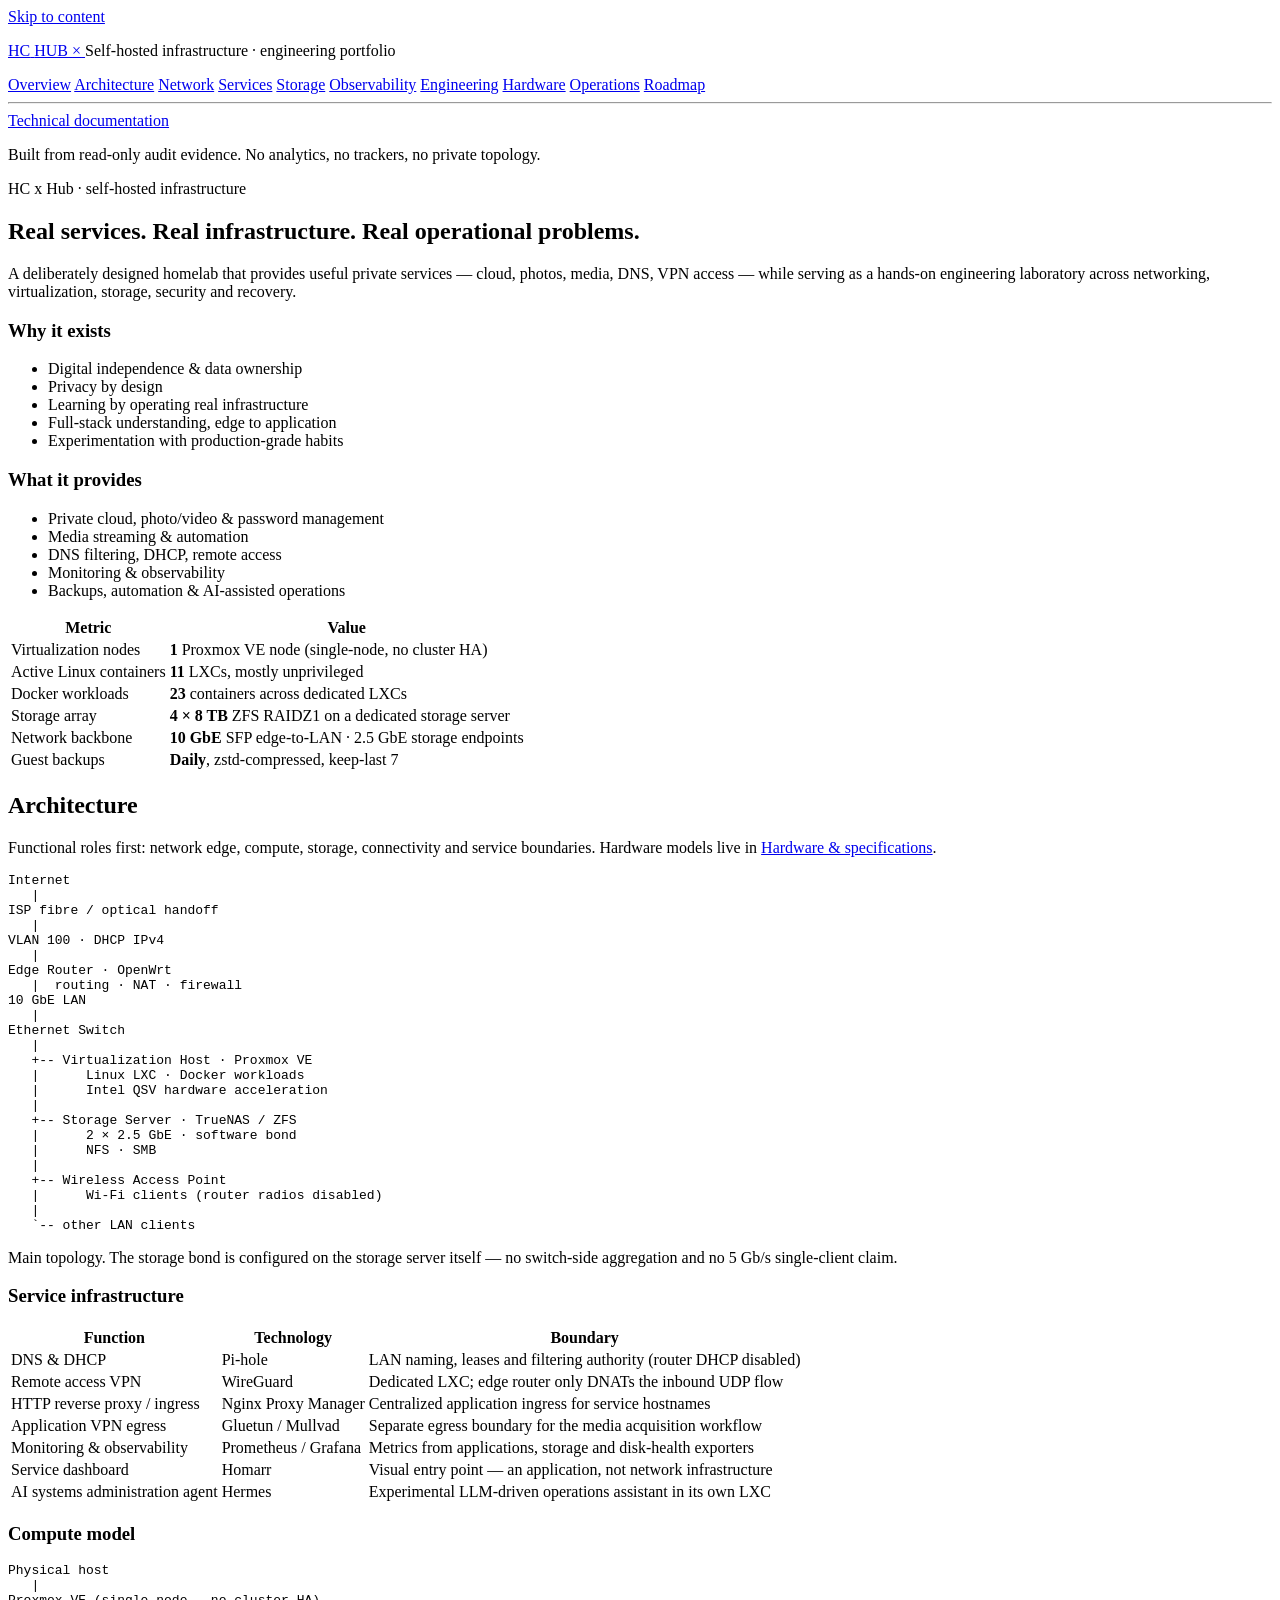
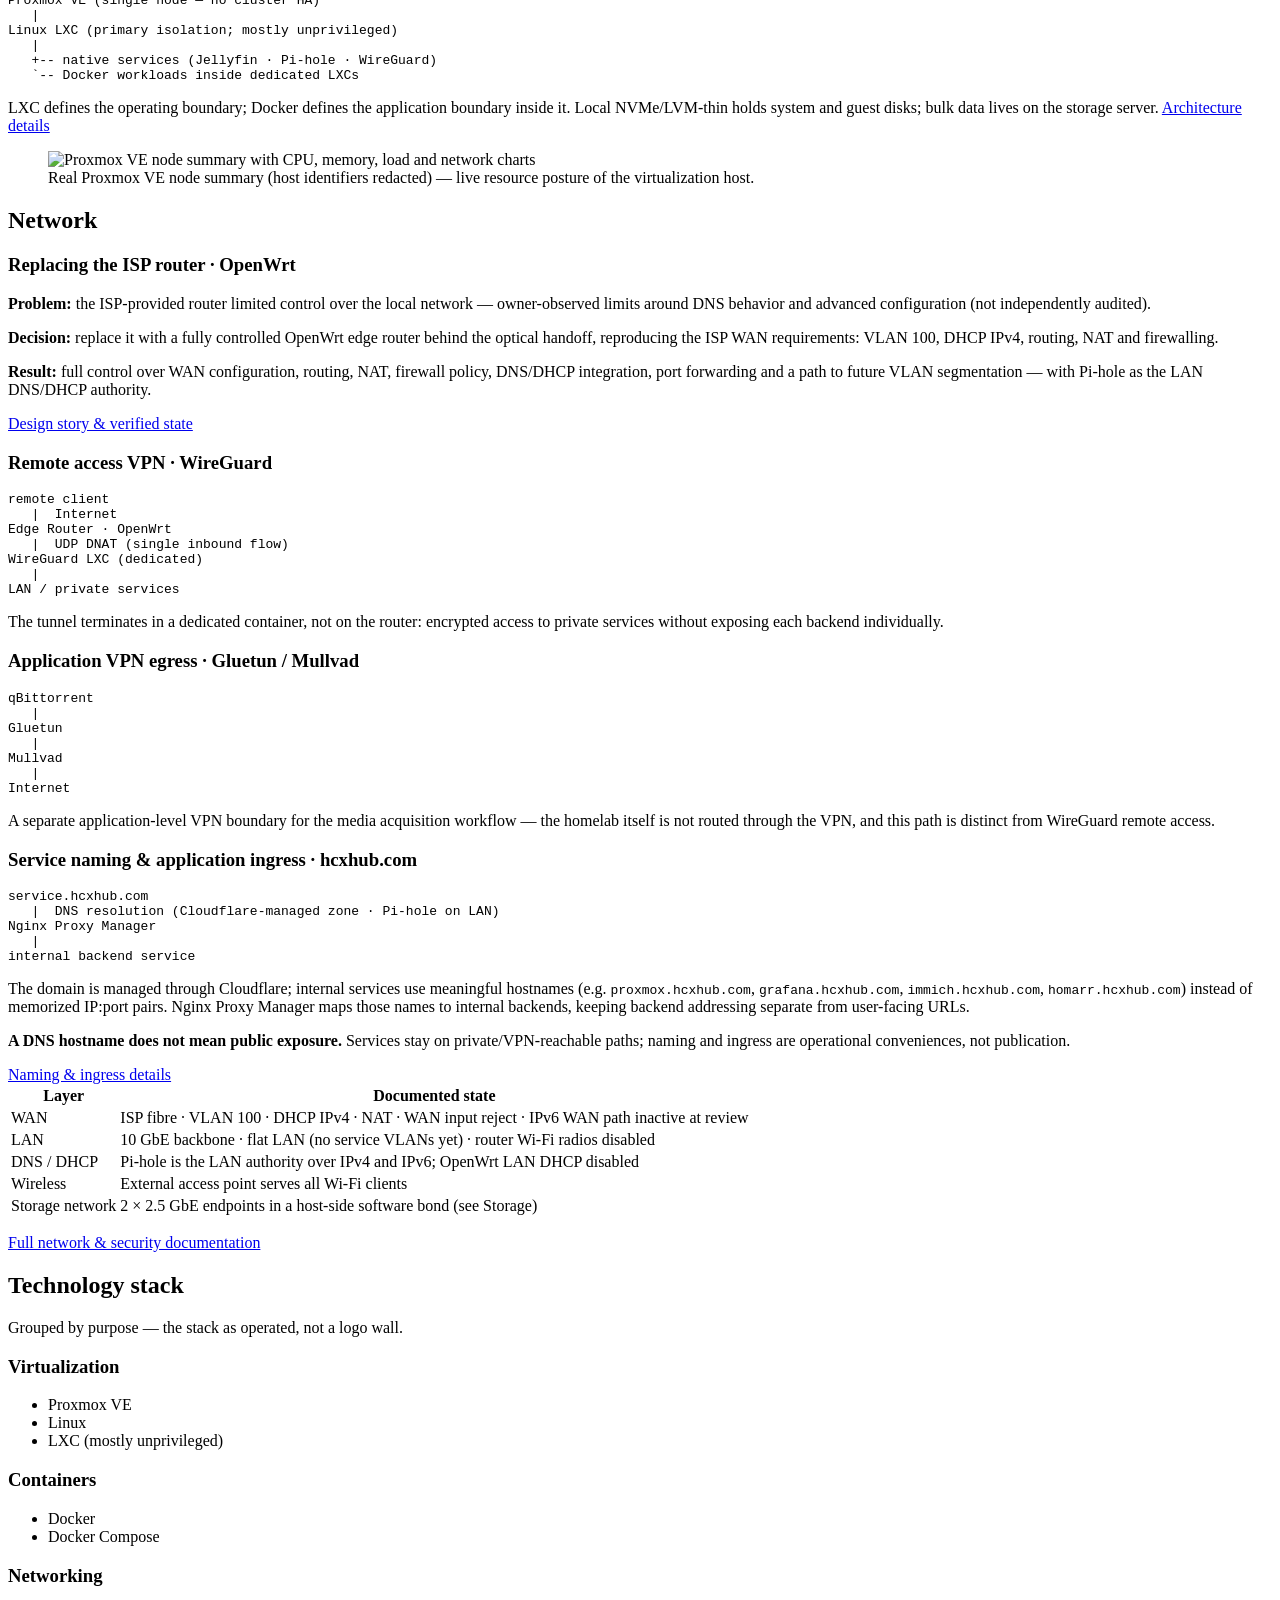
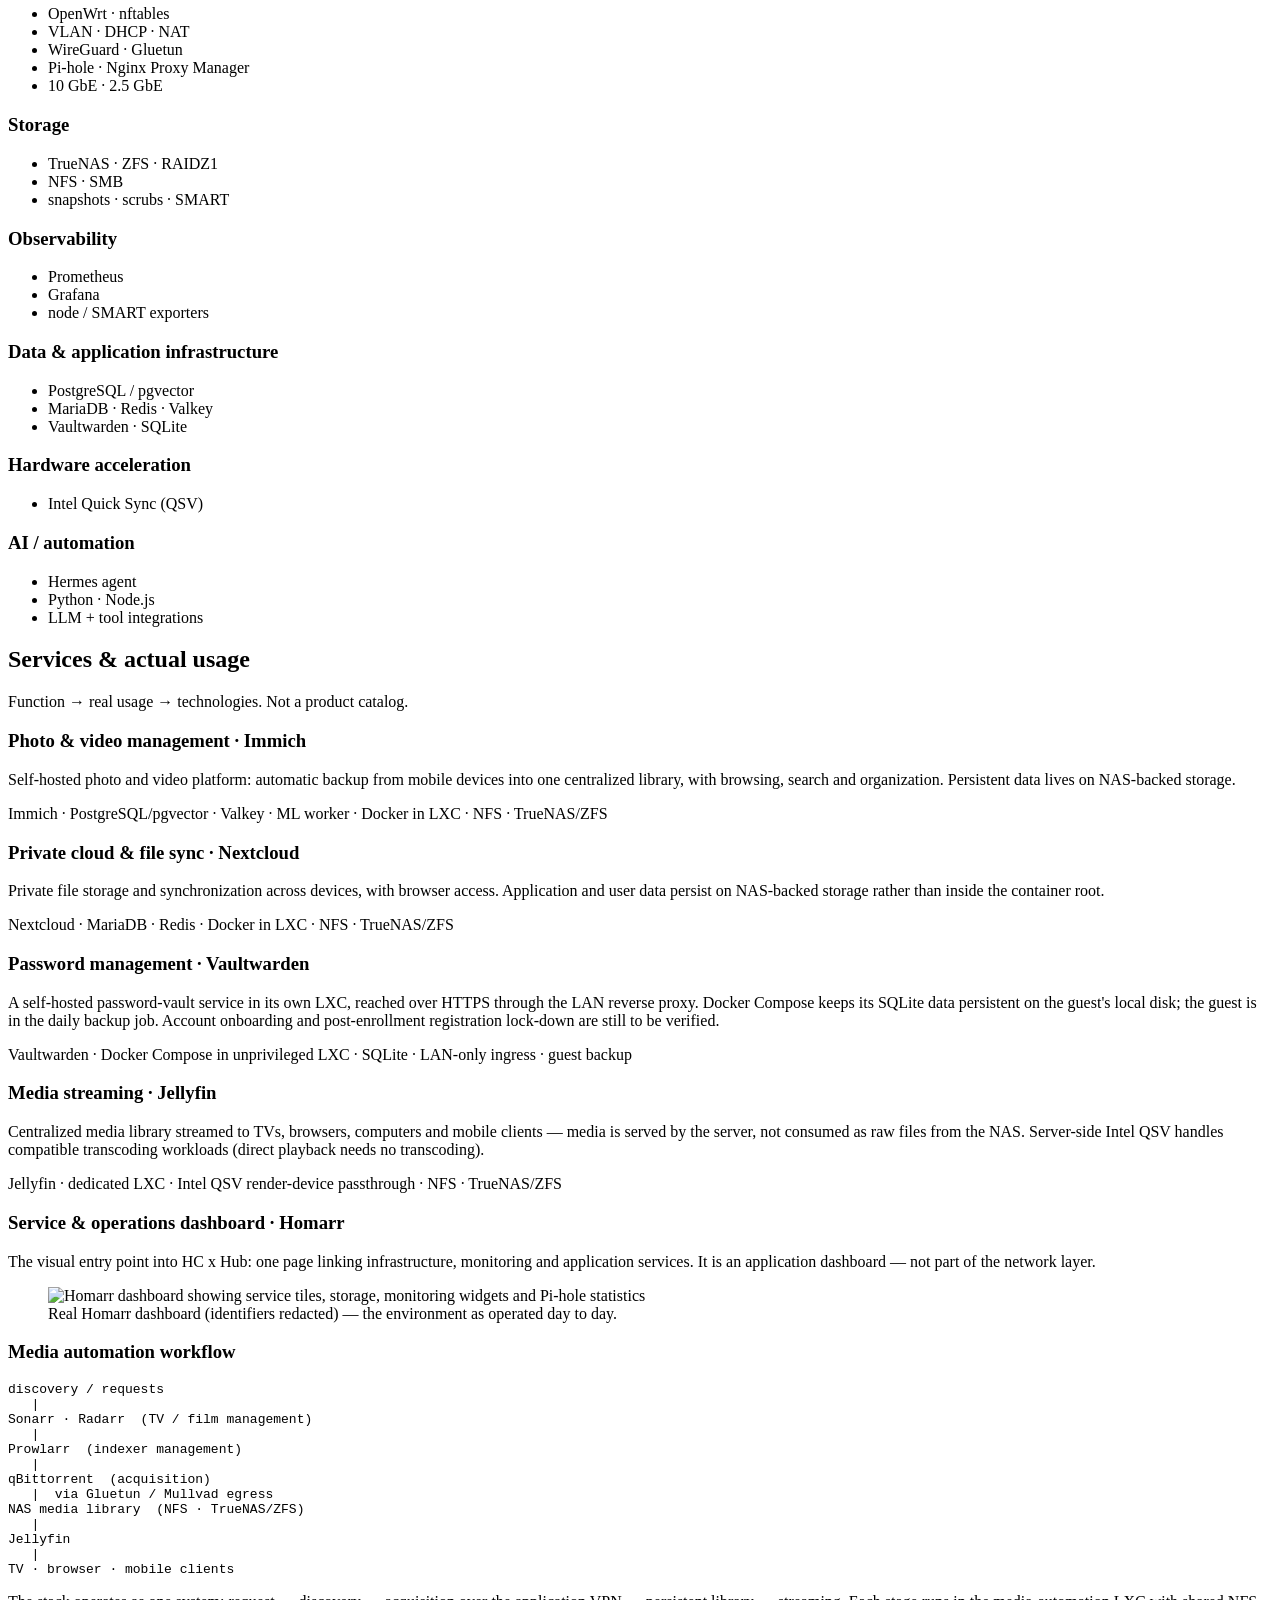
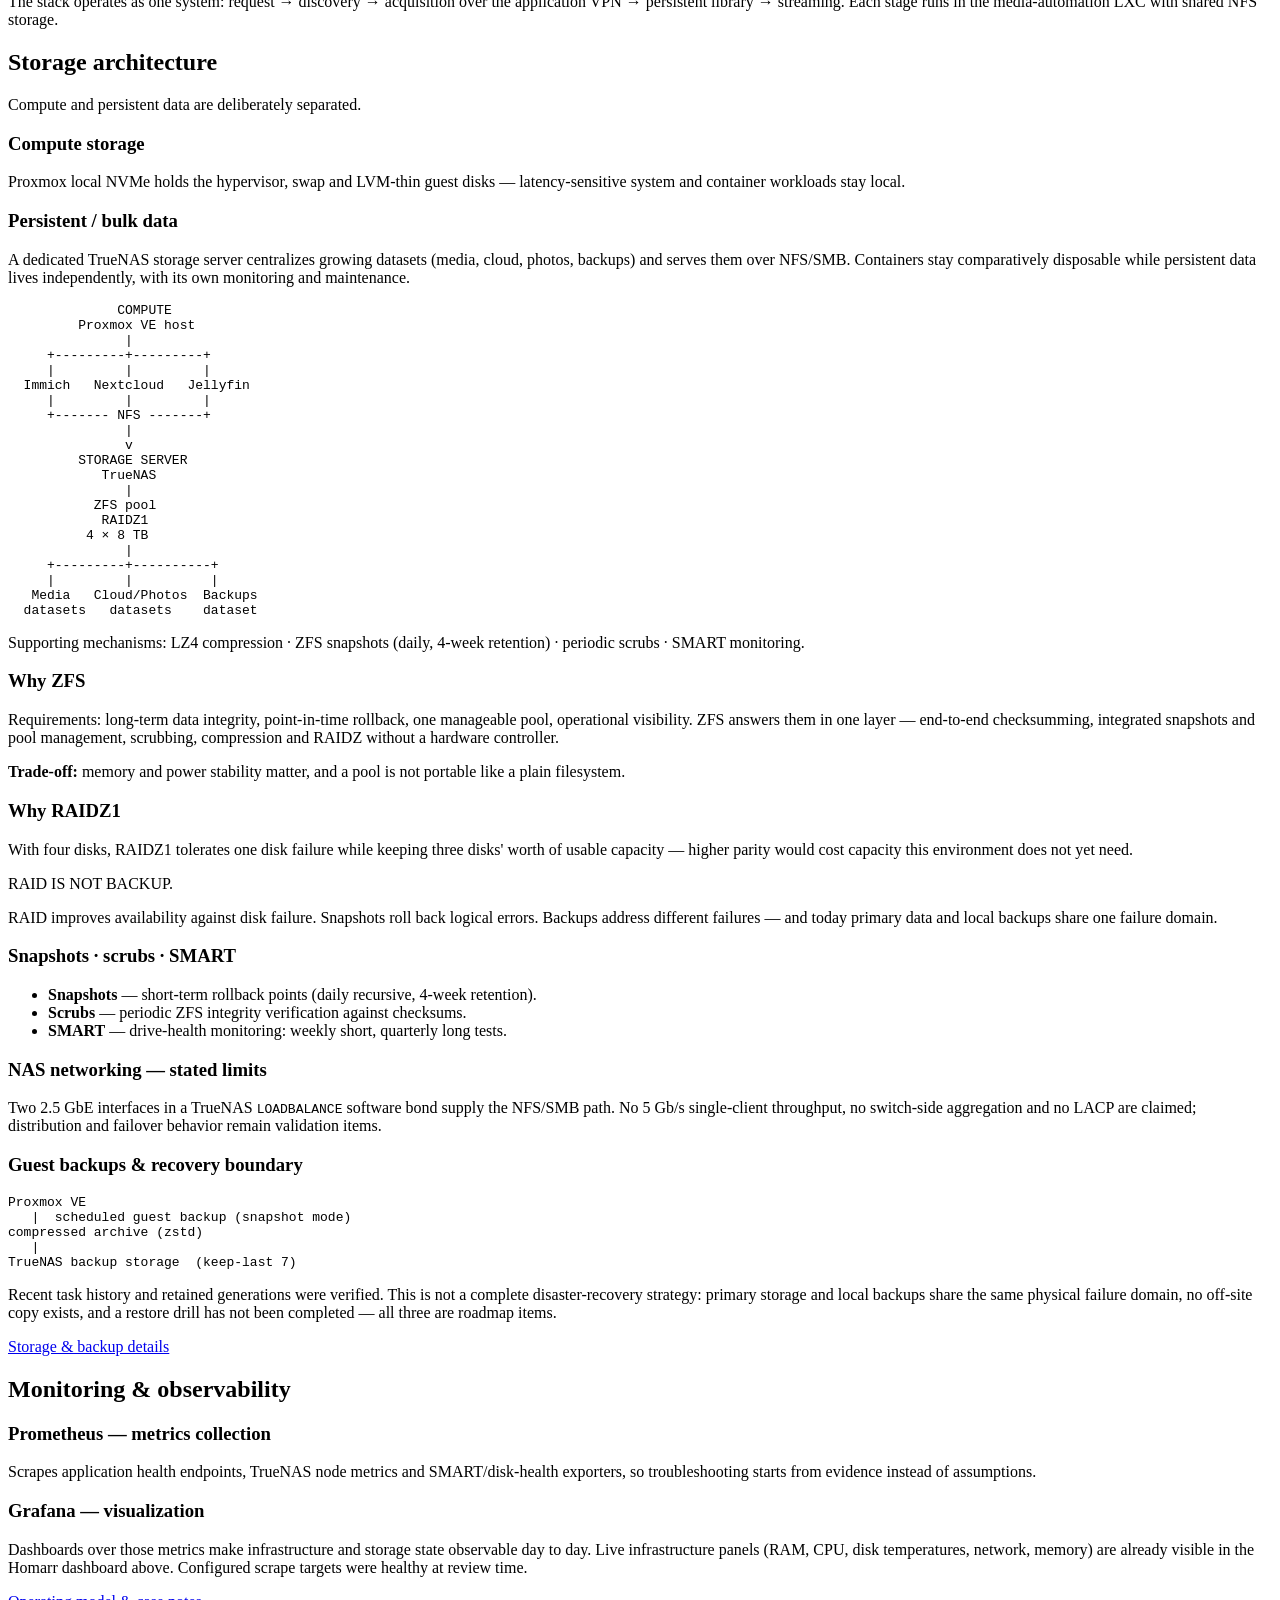
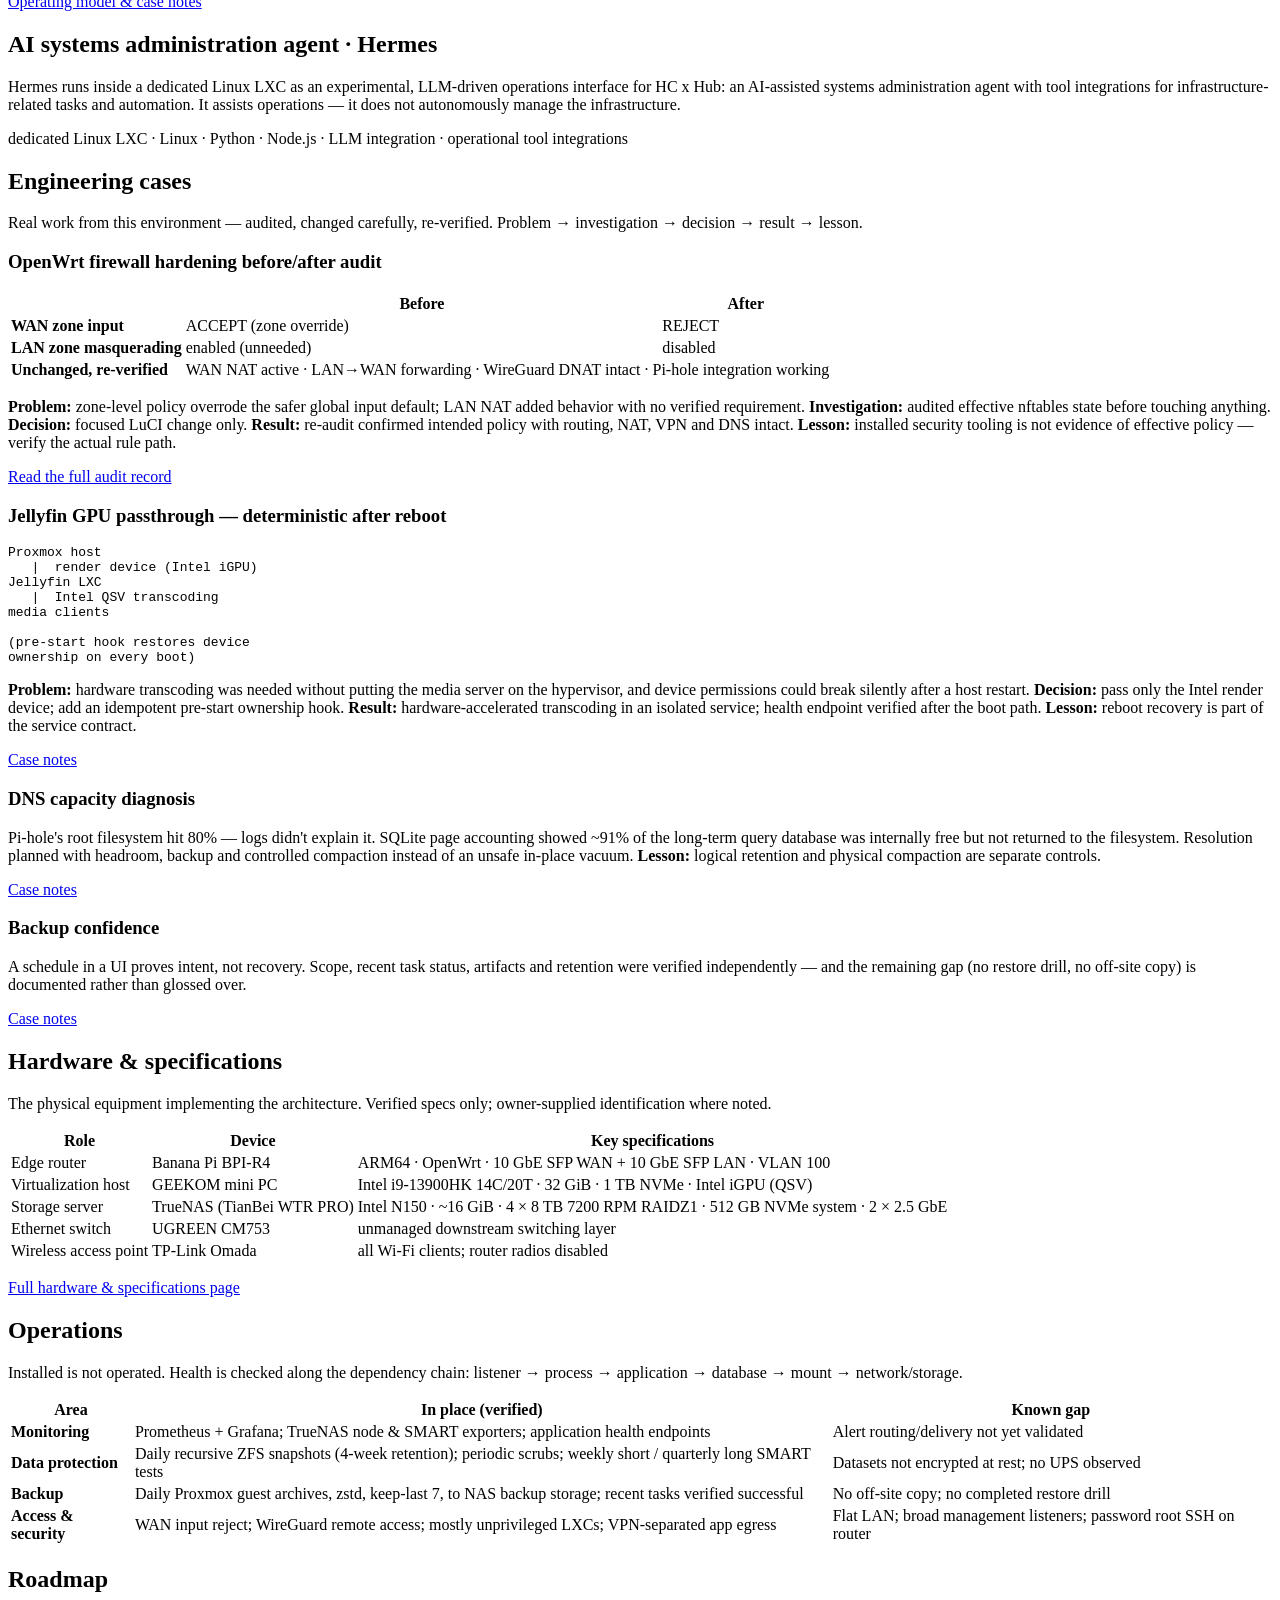
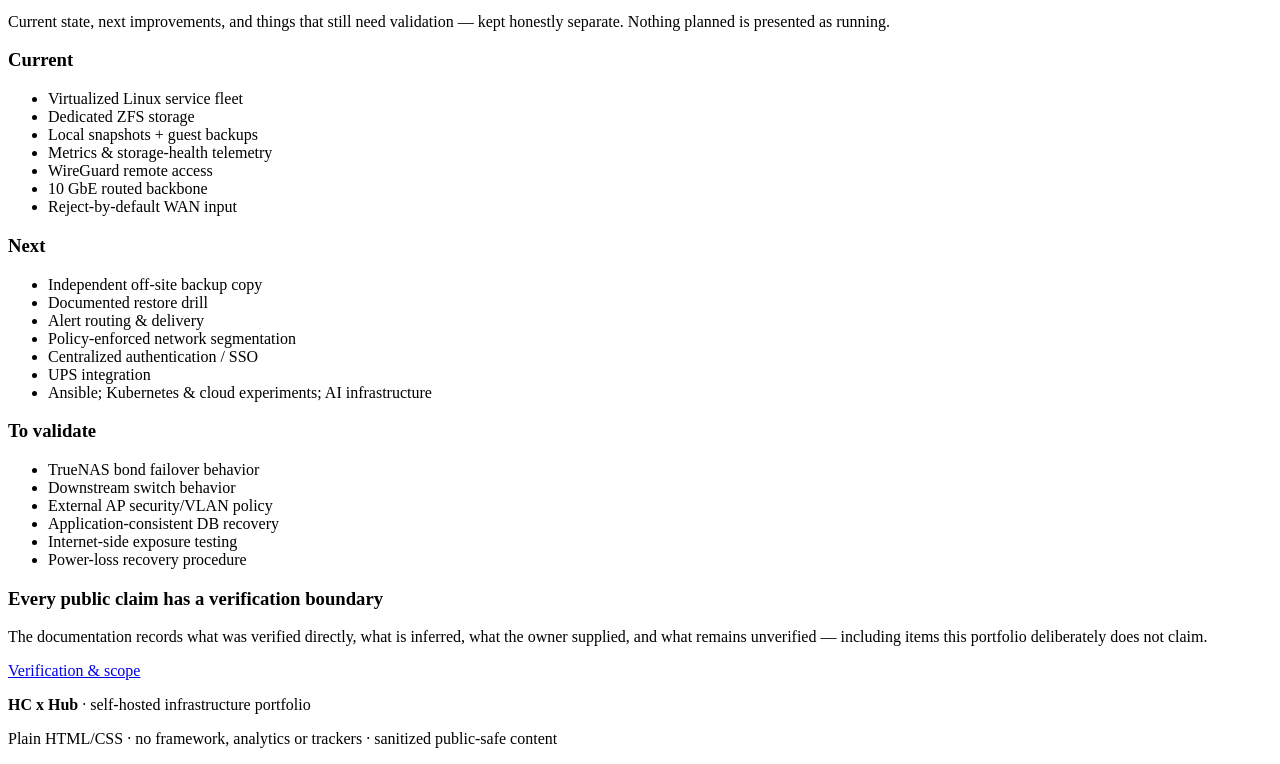
==== index.html @ 3c7ca299 "docs: include Vaultwarden in portfolio and service boundaries" ====
<!doctype html>
<html lang="en">
<head>
  <meta charset="utf-8">
  <meta name="viewport" content="width=device-width, initial-scale=1">
  <meta name="description" content="HC x Hub — a self-hosted infrastructure environment used for real personal services and hands-on infrastructure engineering: OpenWrt edge, Proxmox virtualization, TrueNAS/ZFS storage, monitoring and backups.">
  <meta name="color-scheme" content="light dark">
  <title>HC x Hub — Self-Hosted Infrastructure</title>
  <link rel="icon" type="image/png" href="assets/hcxhub-logo.png">
  <link rel="preconnect" href="https://fonts.googleapis.com">
  <link rel="preconnect" href="https://fonts.gstatic.com" crossorigin>
  <link href="https://fonts.googleapis.com/css2?family=Sora:wght@500;600&display=swap" rel="stylesheet">
  <link rel="stylesheet" href="assets/styles.css">
  <script src="assets/site.js" defer></script>
</head>
<body>
  <a class="skip-link" href="#main">Skip to content</a>

  <div class="layout">
    <aside class="sidebar">
      <p class="who">
        <a class="brand" href="#overview" aria-label="HC x Hub — overview">
          <span class="hc">HC</span>
          <span class="hub">HUB</span>
          <span class="x" aria-hidden="true">×</span>
        </a>
        <span class="role">Self-hosted infrastructure · engineering portfolio</span>
      </p>
      <nav aria-label="Portfolio sections">
        <a href="#overview">Overview</a>
        <a href="#architecture">Architecture</a>
        <a href="#network">Network</a>
        <a href="#services">Services</a>
        <a href="#storage">Storage</a>
        <a href="#observability">Observability</a>
        <a href="#engineering">Engineering</a>
        <a href="#hardware">Hardware</a>
        <a href="#operations">Operations</a>
        <a href="#roadmap">Roadmap</a>
        <hr class="sep">
        <a href="docs/">Technical documentation</a>
      </nav>
      <p class="side-note">Built from read-only audit evidence. No analytics, no trackers, no private topology.</p>
    </aside>

    <main class="main" id="main">

      <section id="overview">
        <p class="kicker">HC x Hub · self-hosted infrastructure</p>
        <h1>Real services. Real infrastructure. Real operational problems.</h1>
        <p class="lede">A deliberately designed homelab that provides useful private services — cloud, photos, media, DNS, VPN access — while serving as a hands-on engineering laboratory across networking, virtualization, storage, security and recovery.</p>

        <div class="cols">
          <div>
            <h3>Why it exists</h3>
            <ul>
              <li>Digital independence &amp; data ownership</li>
              <li>Privacy by design</li>
              <li>Learning by operating real infrastructure</li>
              <li>Full-stack understanding, edge to application</li>
              <li>Experimentation with production-grade habits</li>
            </ul>
          </div>
          <div>
            <h3>What it provides</h3>
            <ul>
              <li>Private cloud, photo/video &amp; password management</li>
              <li>Media streaming &amp; automation</li>
              <li>DNS filtering, DHCP, remote access</li>
              <li>Monitoring &amp; observability</li>
              <li>Backups, automation &amp; AI-assisted operations</li>
            </ul>
          </div>
        </div>

        <div class="table-wrap">
          <table aria-label="Verified infrastructure metrics">
            <thead><tr><th>Metric</th><th>Value</th></tr></thead>
            <tbody>
              <tr><td>Virtualization nodes</td><td><strong>1</strong> Proxmox VE node (single-node, no cluster HA)</td></tr>
              <tr><td>Active Linux containers</td><td><strong>11</strong> LXCs, mostly unprivileged</td></tr>
              <tr><td>Docker workloads</td><td><strong>23</strong> containers across dedicated LXCs</td></tr>
              <tr><td>Storage array</td><td><strong>4 × 8 TB</strong> ZFS RAIDZ1 on a dedicated storage server</td></tr>
              <tr><td>Network backbone</td><td><strong>10 GbE</strong> SFP edge-to-LAN · 2.5 GbE storage endpoints</td></tr>
              <tr><td>Guest backups</td><td><strong>Daily</strong>, zstd-compressed, keep-last 7</td></tr>
            </tbody>
          </table>
        </div>
      </section>

      <section id="architecture">
        <h2>Architecture</h2>
        <p class="section-note">Functional roles first: network edge, compute, storage, connectivity and service boundaries. Hardware models live in <a href="#hardware">Hardware &amp; specifications</a>.</p>

        <pre class="diagram" role="img" aria-label="Main architecture: Internet through ISP fibre handoff and VLAN 100 into an OpenWrt edge router, then a 10 gigabit LAN to an Ethernet switch connecting a Proxmox virtualization host, a TrueNAS ZFS storage server with a 2.5 gigabit software bond, a wireless access point and other LAN clients">
Internet
   |
ISP fibre / optical handoff
   |
VLAN 100 · DHCP IPv4
   |
Edge Router · OpenWrt
   |  routing · NAT · firewall
10 GbE LAN
   |
Ethernet Switch
   |
   +-- Virtualization Host · Proxmox VE
   |      Linux LXC · Docker workloads
   |      Intel QSV hardware acceleration
   |
   +-- Storage Server · TrueNAS / ZFS
   |      2 × 2.5 GbE · software bond
   |      NFS · SMB
   |
   +-- Wireless Access Point
   |      Wi-Fi clients (router radios disabled)
   |
   `-- other LAN clients</pre>
        <p class="diagram-caption">Main topology. The storage bond is configured on the storage server itself — no switch-side aggregation and no 5 Gb/s single-client claim.</p>

        <h3>Service infrastructure</h3>
        <div class="table-wrap">
          <table>
            <thead><tr><th>Function</th><th>Technology</th><th>Boundary</th></tr></thead>
            <tbody>
              <tr><td>DNS &amp; DHCP</td><td>Pi-hole</td><td>LAN naming, leases and filtering authority (router DHCP disabled)</td></tr>
              <tr><td>Remote access VPN</td><td>WireGuard</td><td>Dedicated LXC; edge router only DNATs the inbound UDP flow</td></tr>
              <tr><td>HTTP reverse proxy / ingress</td><td>Nginx Proxy Manager</td><td>Centralized application ingress for service hostnames</td></tr>
              <tr><td>Application VPN egress</td><td>Gluetun / Mullvad</td><td>Separate egress boundary for the media acquisition workflow</td></tr>
              <tr><td>Monitoring &amp; observability</td><td>Prometheus / Grafana</td><td>Metrics from applications, storage and disk-health exporters</td></tr>
              <tr><td>Service dashboard</td><td>Homarr</td><td>Visual entry point — an application, not network infrastructure</td></tr>
              <tr><td>AI systems administration agent</td><td>Hermes</td><td>Experimental LLM-driven operations assistant in its own LXC</td></tr>
            </tbody>
          </table>
        </div>

        <h3>Compute model</h3>
        <pre class="diagram">Physical host
   |
Proxmox VE (single node — no cluster HA)
   |
Linux LXC (primary isolation; mostly unprivileged)
   |
   +-- native services (Jellyfin · Pi-hole · WireGuard)
   `-- Docker workloads inside dedicated LXCs</pre>
        <p class="section-note">LXC defines the operating boundary; Docker defines the application boundary inside it. Local NVMe/LVM-thin holds system and guest disks; bulk data lives on the storage server. <a class="more" href="docs/architecture.html">Architecture details</a></p>
        <figure class="shot">
          <img src="assets/screenshots/proxmox-public.png" alt="Proxmox VE node summary with CPU, memory, load and network charts" loading="lazy">
          <figcaption>Real Proxmox VE node summary (host identifiers redacted) — live resource posture of the virtualization host.</figcaption>
        </figure>
      </section>

      <section id="network">
        <h2>Network</h2>

        <div class="panel">
          <h3>Replacing the ISP router · OpenWrt</h3>
          <p><strong>Problem:</strong> the ISP-provided router limited control over the local network — owner-observed limits around DNS behavior and advanced configuration (not independently audited).</p>
          <p><strong>Decision:</strong> replace it with a fully controlled OpenWrt edge router behind the optical handoff, reproducing the ISP WAN requirements: VLAN 100, DHCP IPv4, routing, NAT and firewalling.</p>
          <p><strong>Result:</strong> full control over WAN configuration, routing, NAT, firewall policy, DNS/DHCP integration, port forwarding and a path to future VLAN segmentation — with Pi-hole as the LAN DNS/DHCP authority.</p>
          <a class="more" href="docs/networking-and-security.html#replacing-the-isp-router">Design story &amp; verified state</a>
        </div>

        <div class="panel-grid">
          <div class="panel">
            <h3>Remote access VPN · WireGuard</h3>
            <pre class="diagram">remote client
   |  Internet
Edge Router · OpenWrt
   |  UDP DNAT (single inbound flow)
WireGuard LXC (dedicated)
   |
LAN / private services</pre>
            <p>The tunnel terminates in a dedicated container, not on the router: encrypted access to private services without exposing each backend individually.</p>
          </div>
          <div class="panel">
            <h3>Application VPN egress · Gluetun / Mullvad</h3>
            <pre class="diagram">qBittorrent
   |
Gluetun
   |
Mullvad
   |
Internet</pre>
            <p>A separate application-level VPN boundary for the media acquisition workflow — the homelab itself is not routed through the VPN, and this path is distinct from WireGuard remote access.</p>
          </div>
        </div>

        <div class="panel">
          <h3>Service naming &amp; application ingress · hcxhub.com</h3>
          <pre class="diagram">service.hcxhub.com
   |  DNS resolution (Cloudflare-managed zone · Pi-hole on LAN)
Nginx Proxy Manager
   |
internal backend service</pre>
          <p>The domain is managed through Cloudflare; internal services use meaningful hostnames (e.g. <code>proxmox.hcxhub.com</code>, <code>grafana.hcxhub.com</code>, <code>immich.hcxhub.com</code>, <code>homarr.hcxhub.com</code>) instead of memorized IP:port pairs. Nginx Proxy Manager maps those names to internal backends, keeping backend addressing separate from user-facing URLs.</p>
          <p><strong>A DNS hostname does not mean public exposure.</strong> Services stay on private/VPN-reachable paths; naming and ingress are operational conveniences, not publication.</p>
          <a class="more" href="docs/networking-and-security.html#service-naming-and-application-ingress">Naming &amp; ingress details</a>
        </div>

        <div class="table-wrap">
          <table>
            <thead><tr><th>Layer</th><th>Documented state</th></tr></thead>
            <tbody>
              <tr><td>WAN</td><td>ISP fibre · VLAN 100 · DHCP IPv4 · NAT · WAN input reject · IPv6 WAN path inactive at review</td></tr>
              <tr><td>LAN</td><td>10 GbE backbone · flat LAN (no service VLANs yet) · router Wi-Fi radios disabled</td></tr>
              <tr><td>DNS / DHCP</td><td>Pi-hole is the LAN authority over IPv4 and IPv6; OpenWrt LAN DHCP disabled</td></tr>
              <tr><td>Wireless</td><td>External access point serves all Wi-Fi clients</td></tr>
              <tr><td>Storage network</td><td>2 × 2.5 GbE endpoints in a host-side software bond (see Storage)</td></tr>
            </tbody>
          </table>
        </div>
        <p><a class="more" href="docs/networking-and-security.html">Full network &amp; security documentation</a></p>
      </section>

      <section id="stack">
        <h2>Technology stack</h2>
        <p class="section-note">Grouped by purpose — the stack as operated, not a logo wall.</p>
        <div class="stack-grid">
          <div><h3>Virtualization</h3><ul><li>Proxmox VE</li><li>Linux</li><li>LXC (mostly unprivileged)</li></ul></div>
          <div><h3>Containers</h3><ul><li>Docker</li><li>Docker Compose</li></ul></div>
          <div><h3>Networking</h3><ul><li>OpenWrt · nftables</li><li>VLAN · DHCP · NAT</li><li>WireGuard · Gluetun</li><li>Pi-hole · Nginx Proxy Manager</li><li>10 GbE · 2.5 GbE</li></ul></div>
          <div><h3>Storage</h3><ul><li>TrueNAS · ZFS · RAIDZ1</li><li>NFS · SMB</li><li>snapshots · scrubs · SMART</li></ul></div>
          <div><h3>Observability</h3><ul><li>Prometheus</li><li>Grafana</li><li>node / SMART exporters</li></ul></div>
          <div><h3>Data &amp; application infrastructure</h3><ul><li>PostgreSQL / pgvector</li><li>MariaDB · Redis · Valkey</li><li>Vaultwarden · SQLite</li></ul></div>
          <div><h3>Hardware acceleration</h3><ul><li>Intel Quick Sync (QSV)</li></ul></div>
          <div><h3>AI / automation</h3><ul><li>Hermes agent</li><li>Python · Node.js</li><li>LLM + tool integrations</li></ul></div>
        </div>
      </section>

      <section id="services">
        <h2>Services &amp; actual usage</h2>
        <p class="section-note">Function → real usage → technologies. Not a product catalog.</p>

        <div class="panel-grid">
          <div class="panel">
            <h3>Photo &amp; video management · Immich</h3>
            <p>Self-hosted photo and video platform: automatic backup from mobile devices into one centralized library, with browsing, search and organization. Persistent data lives on NAS-backed storage.</p>
            <span class="facts">Immich · PostgreSQL/pgvector · Valkey · ML worker · Docker in LXC · NFS · TrueNAS/ZFS</span>
          </div>
          <div class="panel">
            <h3>Private cloud &amp; file sync · Nextcloud</h3>
            <p>Private file storage and synchronization across devices, with browser access. Application and user data persist on NAS-backed storage rather than inside the container root.</p>
            <span class="facts">Nextcloud · MariaDB · Redis · Docker in LXC · NFS · TrueNAS/ZFS</span>
          </div>
          <div class="panel">
            <h3>Password management · Vaultwarden</h3>
            <p>A self-hosted password-vault service in its own LXC, reached over HTTPS through the LAN reverse proxy. Docker Compose keeps its SQLite data persistent on the guest's local disk; the guest is in the daily backup job. Account onboarding and post-enrollment registration lock-down are still to be verified.</p>
            <span class="facts">Vaultwarden · Docker Compose in unprivileged LXC · SQLite · LAN-only ingress · guest backup</span>
          </div>
          <div class="panel">
            <h3>Media streaming · Jellyfin</h3>
            <p>Centralized media library streamed to TVs, browsers, computers and mobile clients — media is served by the server, not consumed as raw files from the NAS. Server-side Intel QSV handles compatible transcoding workloads (direct playback needs no transcoding).</p>
            <span class="facts">Jellyfin · dedicated LXC · Intel QSV render-device passthrough · NFS · TrueNAS/ZFS</span>
          </div>
          <div class="panel span2">
            <h3>Service &amp; operations dashboard · Homarr</h3>
            <p>The visual entry point into HC x Hub: one page linking infrastructure, monitoring and application services. It is an application dashboard — not part of the network layer.</p>
            <figure class="shot">
              <img src="assets/screenshots/homarr-public.png" alt="Homarr dashboard showing service tiles, storage, monitoring widgets and Pi-hole statistics" loading="lazy">
              <figcaption>Real Homarr dashboard (identifiers redacted) — the environment as operated day to day.</figcaption>
            </figure>
          </div>
        </div>

        <div class="panel">
          <h3>Media automation workflow</h3>
          <pre class="diagram">discovery / requests
   |
Sonarr · Radarr  (TV / film management)
   |
Prowlarr  (indexer management)
   |
qBittorrent  (acquisition)
   |  via Gluetun / Mullvad egress
NAS media library  (NFS · TrueNAS/ZFS)
   |
Jellyfin
   |
TV · browser · mobile clients</pre>
          <p>The stack operates as one system: request → discovery → acquisition over the application VPN → persistent library → streaming. Each stage runs in the media-automation LXC with shared NFS storage.</p>
        </div>
      </section>

      <section id="storage">
        <h2>Storage architecture</h2>
        <p class="section-note">Compute and persistent data are deliberately separated.</p>

        <div class="cols">
          <div>
            <h3>Compute storage</h3>
            <p>Proxmox local NVMe holds the hypervisor, swap and LVM-thin guest disks — latency-sensitive system and container workloads stay local.</p>
          </div>
          <div>
            <h3>Persistent / bulk data</h3>
            <p>A dedicated TrueNAS storage server centralizes growing datasets (media, cloud, photos, backups) and serves them over NFS/SMB. Containers stay comparatively disposable while persistent data lives independently, with its own monitoring and maintenance.</p>
          </div>
        </div>

        <pre class="diagram" role="img" aria-label="Storage flow: Proxmox host runs Immich, Nextcloud and Jellyfin, which mount NFS from the TrueNAS storage server; the ZFS RAIDZ1 pool of four 8 terabyte disks holds media, cloud/photos and backup datasets">
              COMPUTE
         Proxmox VE host
               |
     +---------+---------+
     |         |         |
  Immich   Nextcloud   Jellyfin
     |         |         |
     +------- NFS -------+
               |
               v
         STORAGE SERVER
            TrueNAS
               |
           ZFS pool
            RAIDZ1
          4 × 8 TB
               |
     +---------+----------+
     |         |          |
   Media   Cloud/Photos  Backups
  datasets   datasets    dataset</pre>
        <p class="diagram-caption">Supporting mechanisms: LZ4 compression · ZFS snapshots (daily, 4-week retention) · periodic scrubs · SMART monitoring.</p>

        <div class="panel-grid">
          <div class="panel">
            <h3>Why ZFS</h3>
            <p>Requirements: long-term data integrity, point-in-time rollback, one manageable pool, operational visibility. ZFS answers them in one layer — end-to-end checksumming, integrated snapshots and pool management, scrubbing, compression and RAIDZ without a hardware controller.</p>
            <p><strong>Trade-off:</strong> memory and power stability matter, and a pool is not portable like a plain filesystem.</p>
          </div>
          <div class="panel">
            <h3>Why RAIDZ1</h3>
            <p>With four disks, RAIDZ1 tolerates one disk failure while keeping three disks' worth of usable capacity — higher parity would cost capacity this environment does not yet need.</p>
            <div class="callout">RAID IS NOT BACKUP.</div>
            <p>RAID improves availability against disk failure. Snapshots roll back logical errors. Backups address different failures — and today primary data and local backups share one failure domain.</p>
          </div>
        </div>

        <div class="panel-grid">
          <div class="panel">
            <h3>Snapshots · scrubs · SMART</h3>
            <ul>
              <li><strong>Snapshots</strong> — short-term rollback points (daily recursive, 4-week retention).</li>
              <li><strong>Scrubs</strong> — periodic ZFS integrity verification against checksums.</li>
              <li><strong>SMART</strong> — drive-health monitoring: weekly short, quarterly long tests.</li>
            </ul>
          </div>
          <div class="panel">
            <h3>NAS networking — stated limits</h3>
            <p>Two 2.5 GbE interfaces in a TrueNAS <code>LOADBALANCE</code> software bond supply the NFS/SMB path. No 5 Gb/s single-client throughput, no switch-side aggregation and no LACP are claimed; distribution and failover behavior remain validation items.</p>
          </div>
        </div>

        <div class="panel">
          <h3>Guest backups &amp; recovery boundary</h3>
          <pre class="diagram">Proxmox VE
   |  scheduled guest backup (snapshot mode)
compressed archive (zstd)
   |
TrueNAS backup storage  (keep-last 7)</pre>
          <p>Recent task history and retained generations were verified. This is not a complete disaster-recovery strategy: primary storage and local backups share the same physical failure domain, no off-site copy exists, and a restore drill has not been completed — all three are roadmap items.</p>
          <a class="more" href="docs/storage-and-backup.html">Storage &amp; backup details</a>
        </div>
      </section>

      <section id="observability">
        <h2>Monitoring &amp; observability</h2>
        <div class="cols">
          <div>
            <h3>Prometheus — metrics collection</h3>
            <p>Scrapes application health endpoints, TrueNAS node metrics and SMART/disk-health exporters, so troubleshooting starts from evidence instead of assumptions.</p>
          </div>
          <div>
            <h3>Grafana — visualization</h3>
            <p>Dashboards over those metrics make infrastructure and storage state observable day to day. Live infrastructure panels (RAM, CPU, disk temperatures, network, memory) are already visible in the Homarr dashboard above. Configured scrape targets were healthy at review time.</p>
          </div>
        </div>
        <p><a class="more" href="docs/operations-and-lessons.html">Operating model &amp; case notes</a></p>
      </section>

      <section id="hermes">
        <h2>AI systems administration agent · Hermes</h2>
        <div class="panel">
          <p>Hermes runs inside a dedicated Linux LXC as an experimental, LLM-driven operations interface for HC x Hub: an AI-assisted systems administration agent with tool integrations for infrastructure-related tasks and automation. It assists operations — it does not autonomously manage the infrastructure.</p>
          <span class="facts">dedicated Linux LXC · Linux · Python · Node.js · LLM integration · operational tool integrations</span>
        </div>
      </section>

      <section id="engineering">
        <h2>Engineering cases</h2>
        <p class="section-note">Real work from this environment — audited, changed carefully, re-verified. Problem → investigation → decision → result → lesson.</p>

        <div class="panel">
          <h3>OpenWrt firewall hardening <span class="tag-verified">before/after audit</span></h3>
          <table>
              <thead><tr><th></th><th>Before</th><th>After</th></tr></thead>
              <tbody>
                <tr><td><strong>WAN zone input</strong></td><td>ACCEPT (zone override)</td><td>REJECT</td></tr>
                <tr><td><strong>LAN zone masquerading</strong></td><td>enabled (unneeded)</td><td>disabled</td></tr>
                <tr><td><strong>Unchanged, re-verified</strong></td><td colspan="2">WAN NAT active · LAN→WAN forwarding · WireGuard DNAT intact · Pi-hole integration working</td></tr>
              </tbody>
            </table>
          <p><strong>Problem:</strong> zone-level policy overrode the safer global input default; LAN NAT added behavior with no verified requirement. <strong>Investigation:</strong> audited effective nftables state before touching anything. <strong>Decision:</strong> focused LuCI change only. <strong>Result:</strong> re-audit confirmed intended policy with routing, NAT, VPN and DNS intact. <strong>Lesson:</strong> installed security tooling is not evidence of effective policy — verify the actual rule path.</p>
          <a class="more" href="docs/networking-and-security.html#firewall-and-nat">Read the full audit record</a>
        </div>

        <div class="panel">
          <h3>Jellyfin GPU passthrough — deterministic after reboot</h3>
          <pre class="diagram">Proxmox host
   |  render device (Intel iGPU)
Jellyfin LXC
   |  Intel QSV transcoding
media clients

(pre-start hook restores device
ownership on every boot)</pre>
          <p><strong>Problem:</strong> hardware transcoding was needed without putting the media server on the hypervisor, and device permissions could break silently after a host restart. <strong>Decision:</strong> pass only the Intel render device; add an idempotent pre-start ownership hook. <strong>Result:</strong> hardware-accelerated transcoding in an isolated service; health endpoint verified after the boot path. <strong>Lesson:</strong> reboot recovery is part of the service contract.</p>
          <a class="more" href="docs/operations-and-lessons.html#case-note-gpu-availability-after-reboot">Case notes</a>
        </div>

        <div class="panel-grid">
          <div class="panel">
            <h3>DNS capacity diagnosis</h3>
            <p>Pi-hole's root filesystem hit 80% — logs didn't explain it. SQLite page accounting showed ~91% of the long-term query database was internally free but not returned to the filesystem. Resolution planned with headroom, backup and controlled compaction instead of an unsafe in-place vacuum. <strong>Lesson:</strong> logical retention and physical compaction are separate controls.</p>
            <a class="more" href="docs/operations-and-lessons.html#case-note-dns-database-bloat">Case notes</a>
          </div>
          <div class="panel">
            <h3>Backup confidence</h3>
            <p>A schedule in a UI proves intent, not recovery. Scope, recent task status, artifacts and retention were verified independently — and the remaining gap (no restore drill, no off-site copy) is documented rather than glossed over.</p>
            <a class="more" href="docs/operations-and-lessons.html#case-note-backup-confidence">Case notes</a>
          </div>
        </div>
      </section>

      <section id="hardware">
        <h2>Hardware &amp; specifications</h2>
        <p class="section-note">The physical equipment implementing the architecture. Verified specs only; owner-supplied identification where noted.</p>
        <div class="table-wrap">
          <table>
            <thead><tr><th>Role</th><th>Device</th><th>Key specifications</th></tr></thead>
            <tbody>
              <tr><td>Edge router</td><td>Banana Pi BPI-R4</td><td>ARM64 · OpenWrt · 10 GbE SFP WAN + 10 GbE SFP LAN · VLAN 100</td></tr>
              <tr><td>Virtualization host</td><td>GEEKOM mini PC</td><td>Intel i9-13900HK 14C/20T · 32 GiB · 1 TB NVMe · Intel iGPU (QSV)</td></tr>
              <tr><td>Storage server</td><td>TrueNAS (TianBei WTR PRO)</td><td>Intel N150 · ~16 GiB · 4 × 8 TB 7200 RPM RAIDZ1 · 512 GB NVMe system · 2 × 2.5 GbE</td></tr>
              <tr><td>Ethernet switch</td><td>UGREEN CM753</td><td>unmanaged downstream switching layer</td></tr>
              <tr><td>Wireless access point</td><td>TP-Link Omada</td><td>all Wi-Fi clients; router radios disabled</td></tr>
            </tbody>
          </table>
        </div>
        <p><a class="more" href="docs/hardware.html">Full hardware &amp; specifications page</a></p>
      </section>

      <section id="operations">
        <h2>Operations</h2>
        <p class="section-note">Installed is not operated. Health is checked along the dependency chain: listener → process → application → database → mount → network/storage.</p>

        <div class="table-wrap">
          <table>
            <thead><tr><th>Area</th><th>In place (verified)</th><th>Known gap</th></tr></thead>
            <tbody>
              <tr><td><strong>Monitoring</strong></td><td>Prometheus + Grafana; TrueNAS node &amp; SMART exporters; application health endpoints</td><td>Alert routing/delivery not yet validated</td></tr>
              <tr><td><strong>Data protection</strong></td><td>Daily recursive ZFS snapshots (4-week retention); periodic scrubs; weekly short / quarterly long SMART tests</td><td>Datasets not encrypted at rest; no UPS observed</td></tr>
              <tr><td><strong>Backup</strong></td><td>Daily Proxmox guest archives, zstd, keep-last 7, to NAS backup storage; recent tasks verified successful</td><td>No off-site copy; no completed restore drill</td></tr>
              <tr><td><strong>Access &amp; security</strong></td><td>WAN input reject; WireGuard remote access; mostly unprivileged LXCs; VPN-separated app egress</td><td>Flat LAN; broad management listeners; password root SSH on router</td></tr>
            </tbody>
          </table>
        </div>
      </section>

      <section id="roadmap">
        <h2>Roadmap</h2>
        <p class="section-note">Current state, next improvements, and things that still need validation — kept honestly separate. Nothing planned is presented as running.</p>

        <div class="panel-grid three">
          <div class="panel">
            <h3>Current</h3>
            <ul>
              <li>Virtualized Linux service fleet</li>
              <li>Dedicated ZFS storage</li>
              <li>Local snapshots + guest backups</li>
              <li>Metrics &amp; storage-health telemetry</li>
              <li>WireGuard remote access</li>
              <li>10 GbE routed backbone</li>
              <li>Reject-by-default WAN input</li>
            </ul>
          </div>
          <div class="panel">
            <h3>Next</h3>
            <ul>
              <li>Independent off-site backup copy</li>
              <li>Documented restore drill</li>
              <li>Alert routing &amp; delivery</li>
              <li>Policy-enforced network segmentation</li>
              <li>Centralized authentication / SSO</li>
              <li>UPS integration</li>
              <li>Ansible; Kubernetes &amp; cloud experiments; AI infrastructure</li>
            </ul>
          </div>
          <div class="panel">
            <h3>To validate</h3>
            <ul>
              <li>TrueNAS bond failover behavior</li>
              <li>Downstream switch behavior</li>
              <li>External AP security/VLAN policy</li>
              <li>Application-consistent DB recovery</li>
              <li>Internet-side exposure testing</li>
              <li>Power-loss recovery procedure</li>
            </ul>
          </div>
        </div>

        <div class="panel">
          <h3>Every public claim has a verification boundary</h3>
          <p>The documentation records what was verified directly, what is inferred, what the owner supplied, and what remains unverified — including items this portfolio deliberately does not claim.</p>
          <a class="more" href="docs/verification-and-scope.html">Verification &amp; scope</a>
        </div>
      </section>

      <footer class="site-footer">
        <p><strong>HC x Hub</strong> · self-hosted infrastructure portfolio</p>
        <p>Plain HTML/CSS · no framework, analytics or trackers · sanitized public-safe content</p>
      </footer>
    </main>
  </div>
</body>
</html>
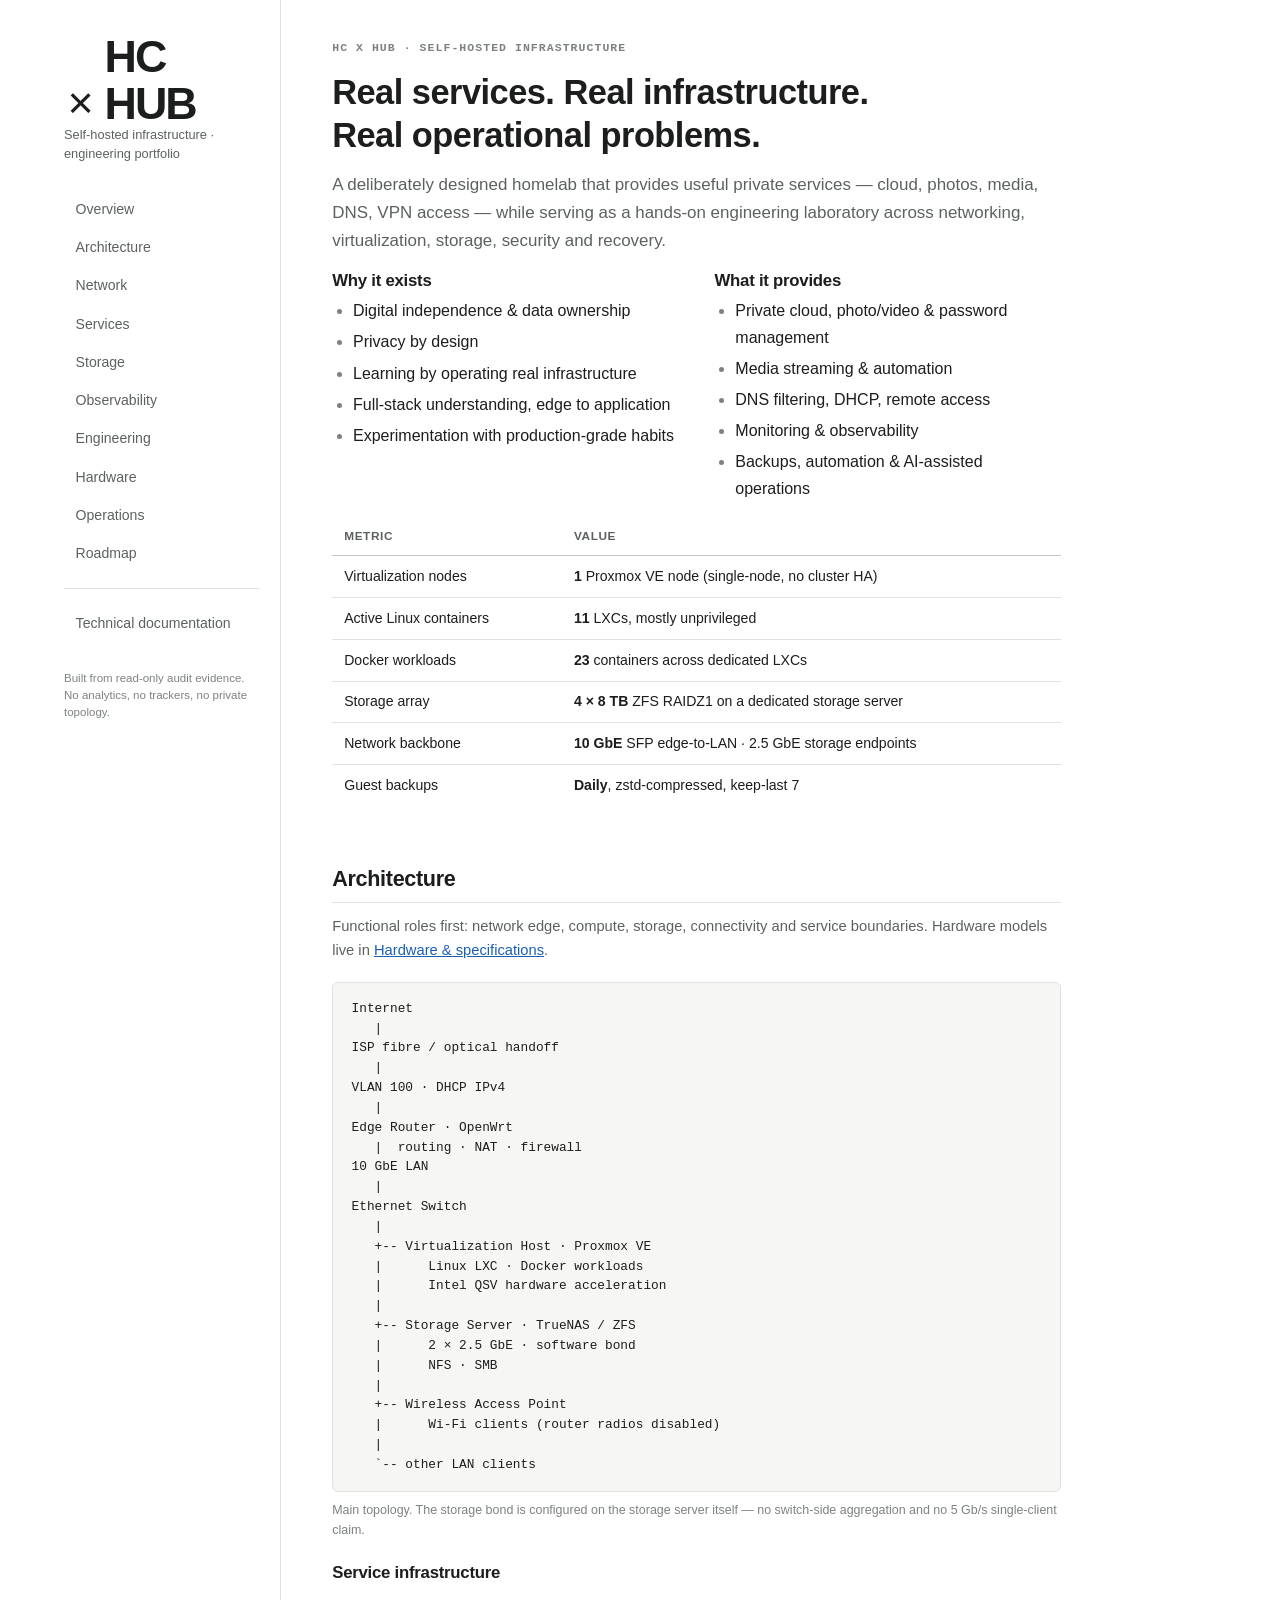
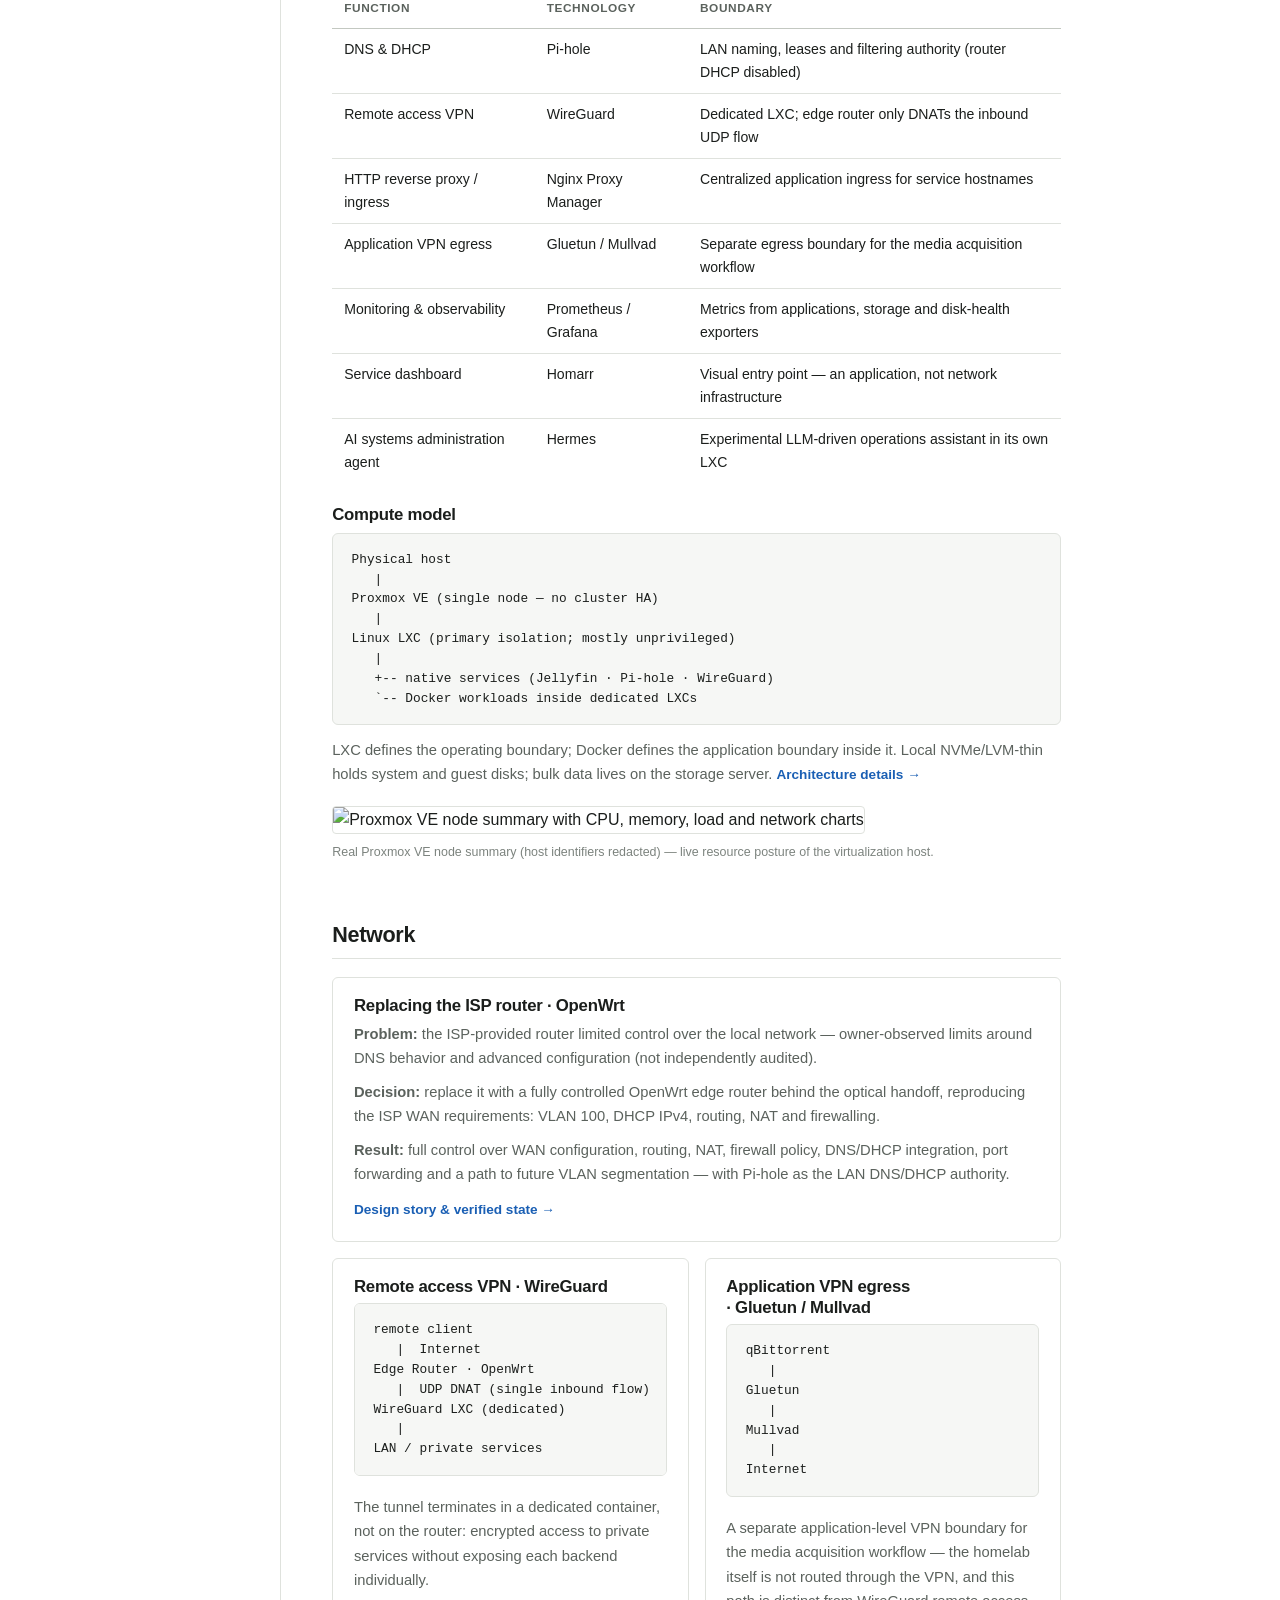
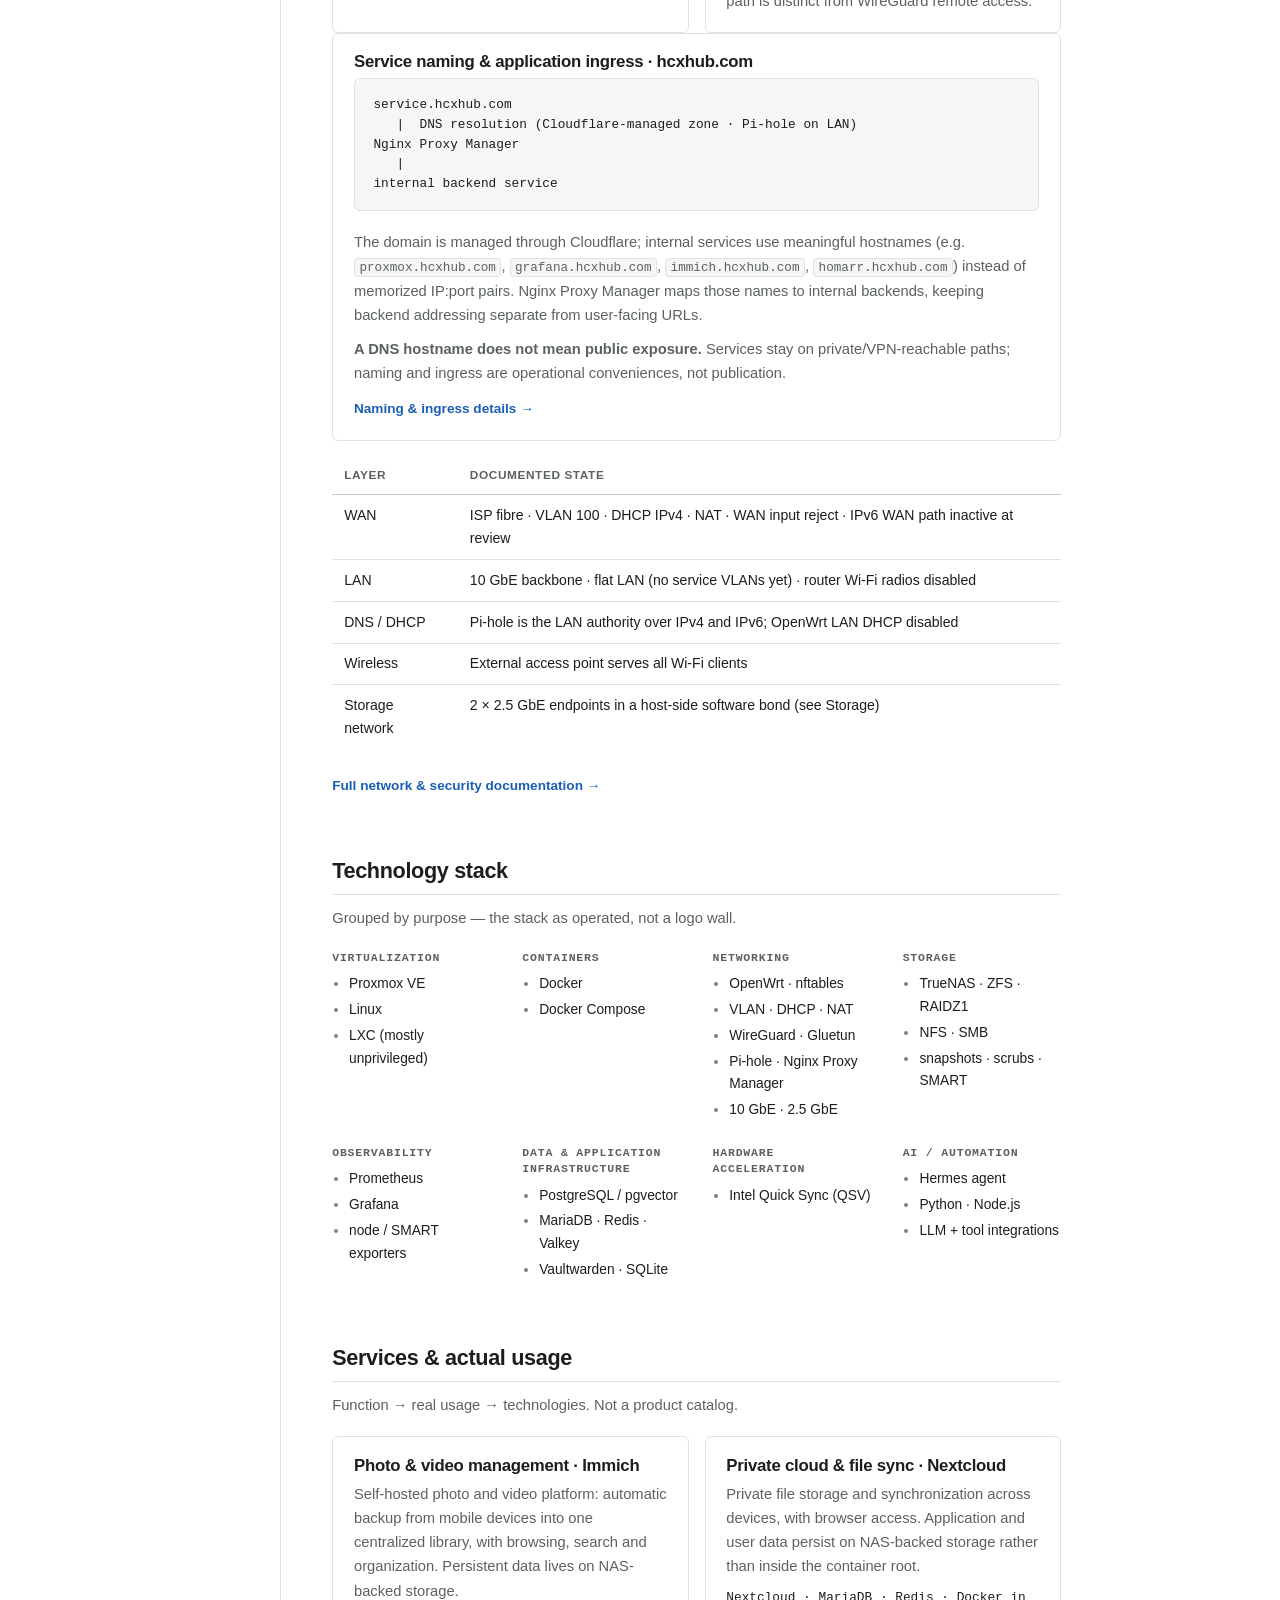
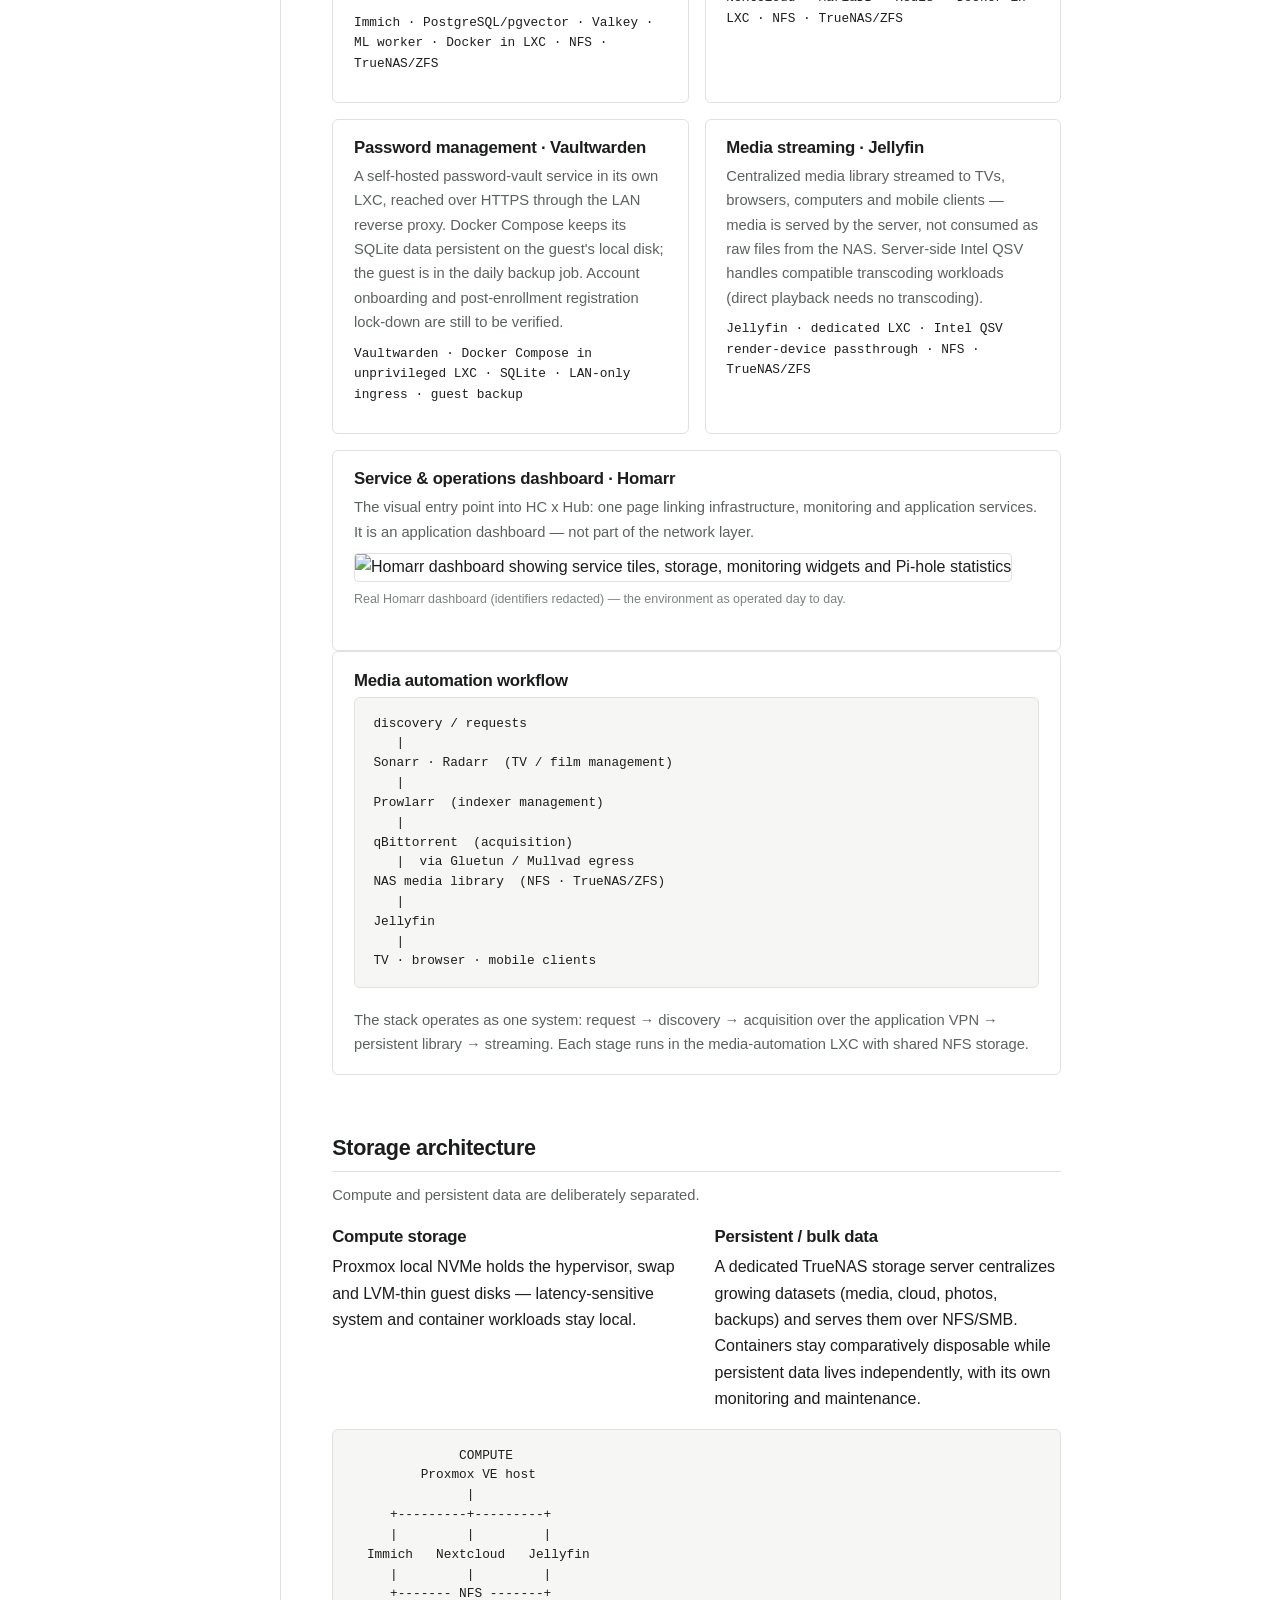
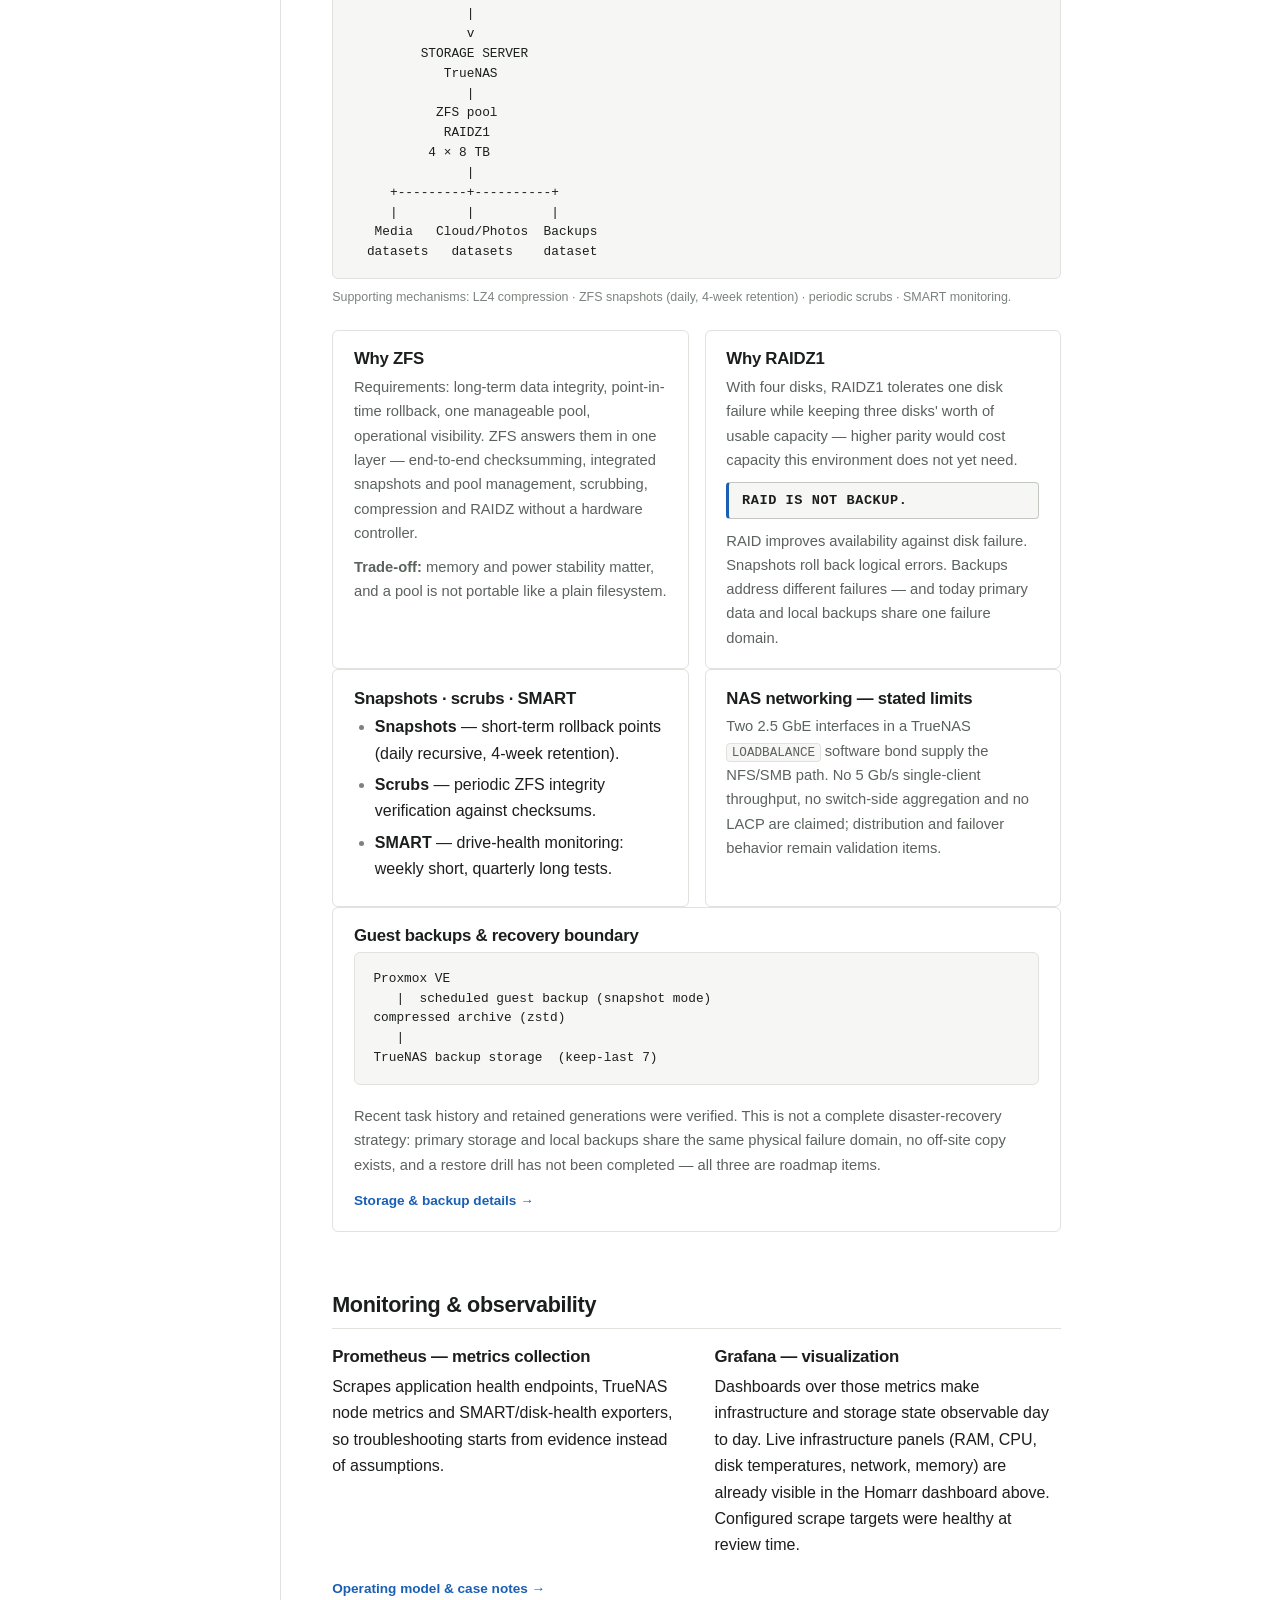
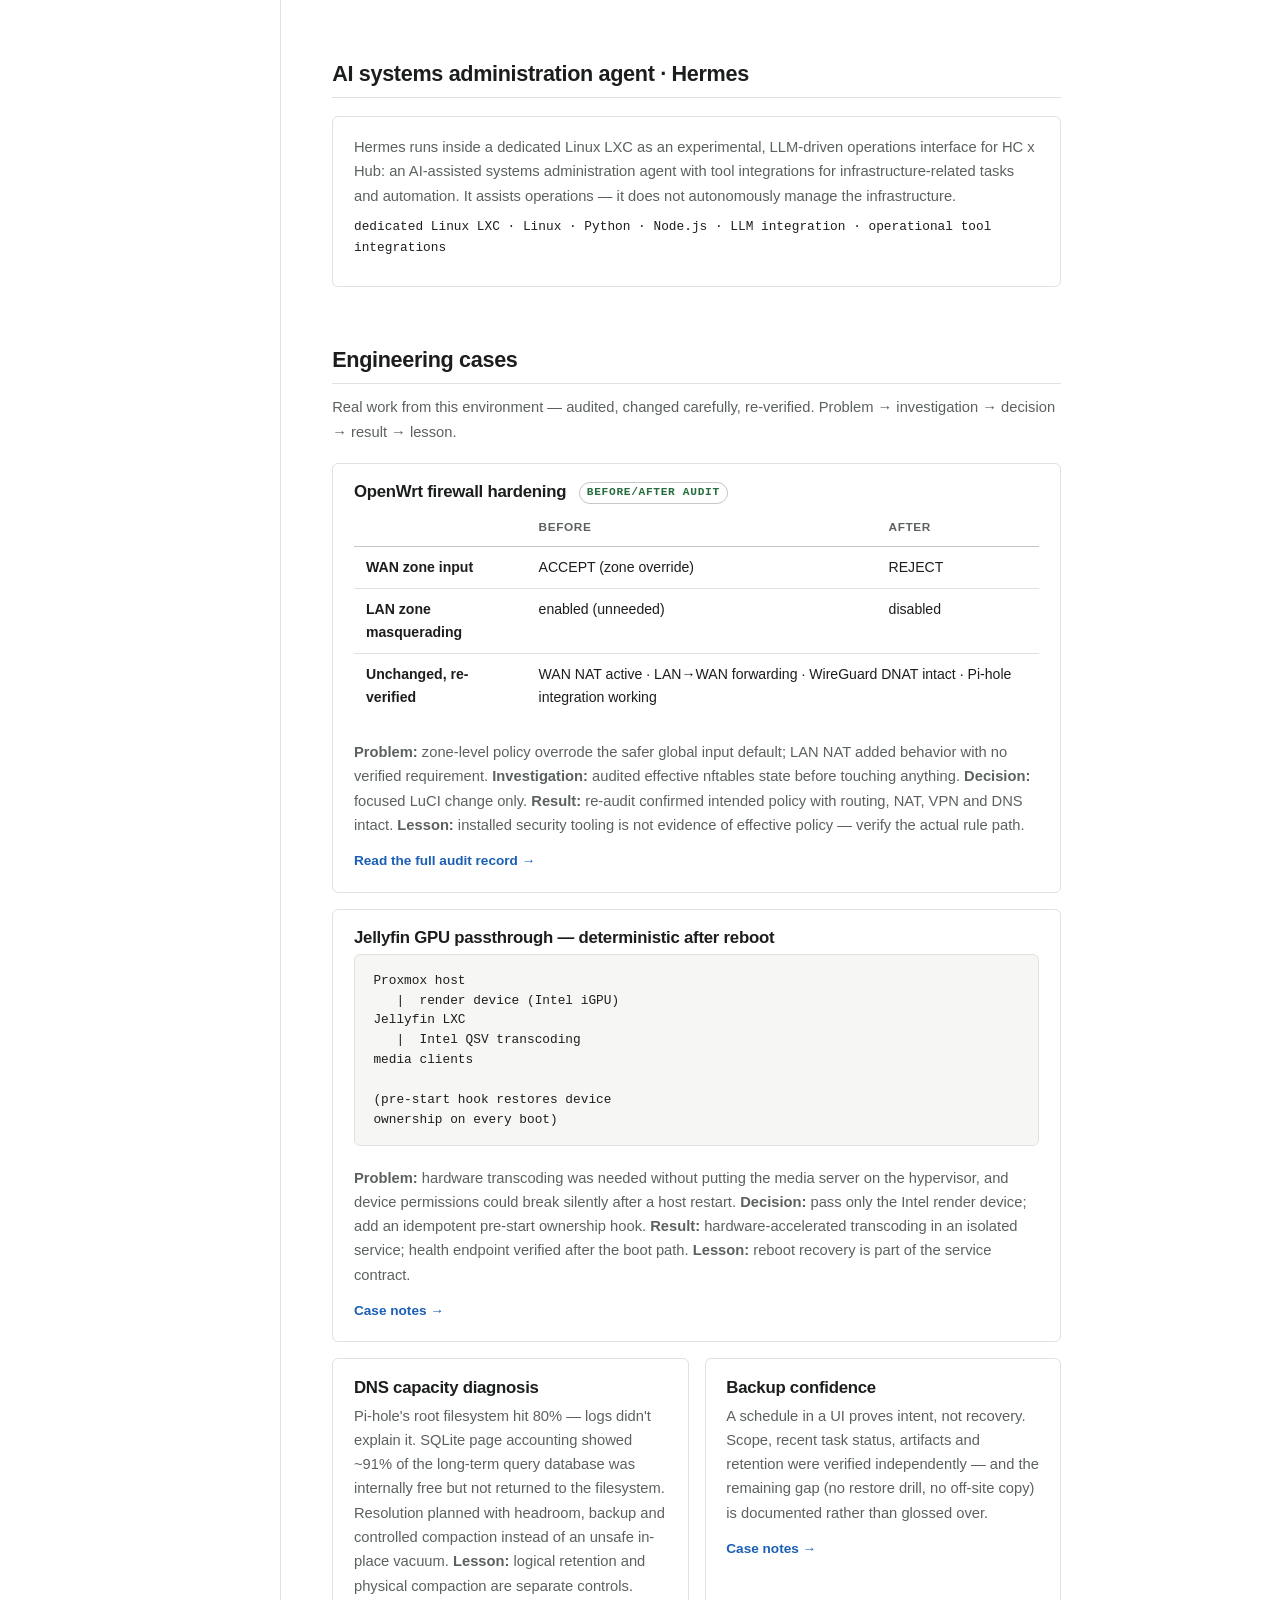
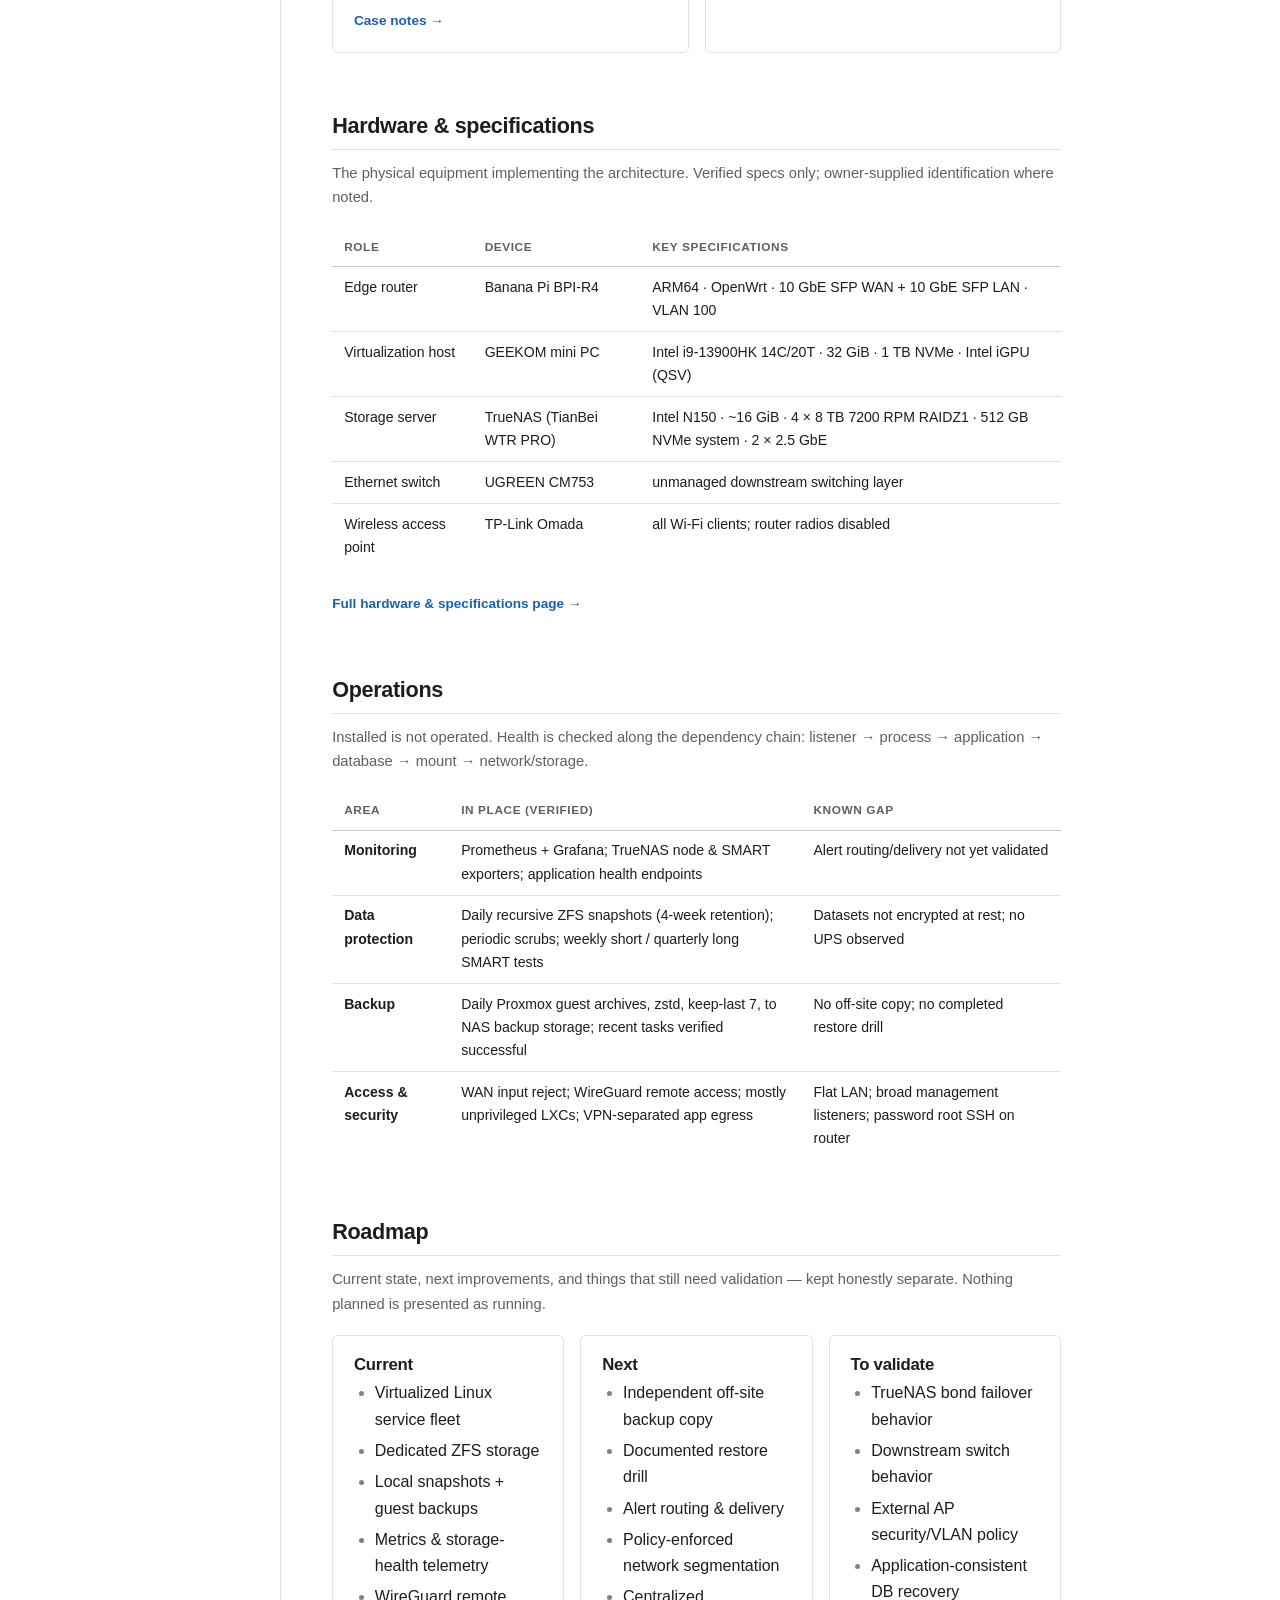
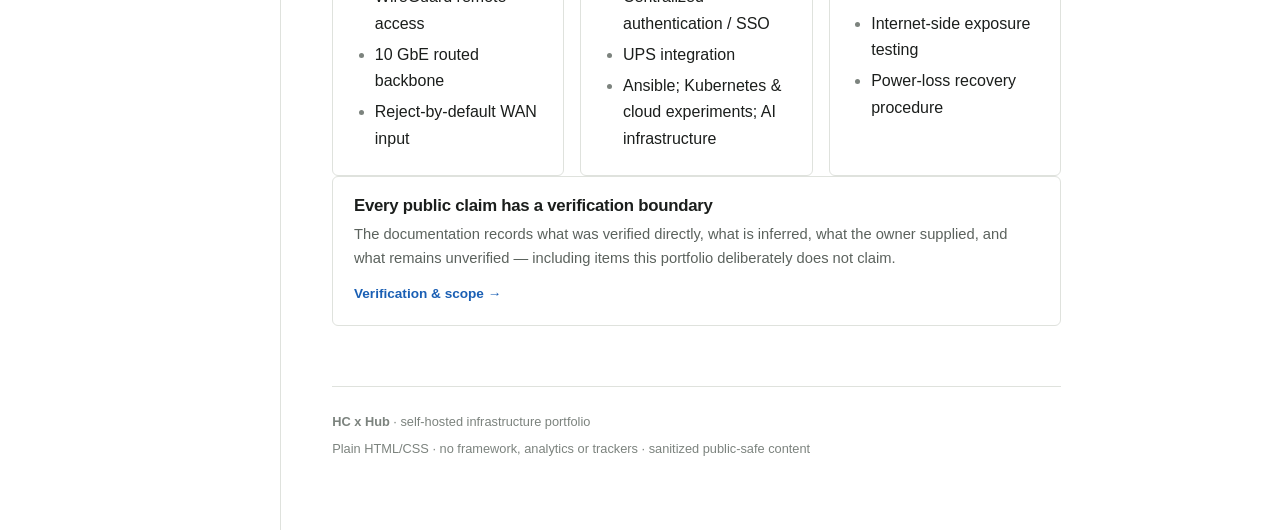
==== commit c25f3cdc: "feat: improve mobile portfolio navigation and docs tables" ====
--- a/index.html
+++ b/index.html
@@ -40,6 +40,22 @@
         <hr class="sep">
         <a href="docs/">Technical documentation</a>
       </nav>
+      <details class="mobile-sections">
+        <summary>Menu</summary>
+        <nav aria-label="Mobile portfolio sections">
+          <a href="#overview">Overview</a>
+          <a href="#services">Services</a>
+          <a href="#network">Network</a>
+          <a href="#storage">Storage</a>
+          <a href="#engineering">Engineering</a>
+          <a href="#architecture">Architecture</a>
+          <a href="#observability">Observability</a>
+          <a href="#hardware">Hardware</a>
+          <a href="#operations">Operations</a>
+          <a href="#roadmap">Roadmap</a>
+          <a href="docs/">Technical documentation</a>
+        </nav>
+      </details>
       <p class="side-note">Built from read-only audit evidence. No analytics, no trackers, no private topology.</p>
     </aside>
 
--- a/assets/styles.css
+++ b/assets/styles.css
@@ -0,0 +1,477 @@
+/* Homelab portfolio — plain, readable, documentation-style.
+   No icons, no gradients, no animation, no JS required. */
+
+:root {
+  color-scheme: light dark;
+  --bg: #ffffff;
+  --bg-soft: #f6f7f5;
+  --fg: #1b1e1c;
+  --muted: #5b625d;
+  --faint: #7c837e;
+  --line: #dfe2dd;
+  --line-strong: #c3c8c1;
+  --accent: #1a5fb4;
+  --accent-soft: #eaf1fa;
+  --ok: #256d3c;
+}
+
+@media (prefers-color-scheme: dark) {
+  :root {
+    --bg: #16191b;
+    --bg-soft: #1d2124;
+    --fg: #e7eae7;
+    --muted: #a2aaa4;
+    --faint: #828a85;
+    --line: #2e3437;
+    --line-strong: #454d51;
+    --accent: #7fb2ec;
+    --accent-soft: #20303f;
+    --ok: #7cc392;
+  }
+}
+
+* { box-sizing: border-box; }
+
+html {
+  scroll-behavior: smooth;
+  scroll-padding-top: 1.5rem;
+}
+
+@media (prefers-reduced-motion: reduce) {
+  html { scroll-behavior: auto; }
+}
+
+body {
+  margin: 0;
+  background: var(--bg);
+  color: var(--fg);
+  font: 16px/1.65 -apple-system, BlinkMacSystemFont, "Segoe UI", Roboto, "Helvetica Neue", Arial, sans-serif;
+  -webkit-font-smoothing: antialiased;
+}
+
+/* ---------- layout ---------- */
+
+.layout {
+  display: grid;
+  grid-template-columns: 15rem minmax(0, 1fr);
+  max-width: 1200px;
+  margin: 0 auto;
+}
+
+.sidebar {
+  position: sticky;
+  top: 0;
+  align-self: start;
+  max-height: 100vh;
+  overflow-y: auto;
+  padding: 2.25rem 1.25rem 2rem 1.5rem;
+}
+
+.main {
+  min-width: 0;
+  max-width: 52rem;
+  padding: 2.5rem clamp(1.25rem, 4vw, 3.25rem) 4rem;
+  border-left: 1px solid var(--line);
+}
+
+.sidebar .who { margin: 0 0 1.75rem; }
+/* in-page wordmark: code-rendered logo (Sora) — em-based so one font-size rescales all */
+.brand {
+  position: relative;
+  display: inline-flex;
+  flex-direction: column;
+  align-items: flex-start;
+  padding-left: 0.906em; /* 58px @64 */
+  font-family: "Sora", -apple-system, BlinkMacSystemFont, "Segoe UI", sans-serif;
+  font-size: 44.8px;
+  color: var(--fg);
+  text-decoration: none;
+}
+.brand .hc, .brand .hub {
+  margin: 0;
+  padding: 0;
+  font-size: 1em;
+  font-weight: 600;
+  line-height: 0.9;
+  letter-spacing: -0.045em;
+}
+.brand .hub { margin-top: 0.14em; } /* 9px @64 */
+.brand .x {
+  position: absolute;
+  left: 0.078em;   /* 5px @64 */
+  bottom: -0.047em; /* -3px @64 */
+  font-size: 1em;
+  font-weight: 500;
+  line-height: 1;
+}
+.brand:hover { text-decoration: none; color: var(--accent); }
+.sidebar .who .role {
+  display: block;
+  margin-top: 0.2rem;
+  color: var(--muted);
+  font-size: 0.8rem;
+  line-height: 1.45;
+}
+
+.sidebar nav { display: flex; flex-direction: column; gap: 0.1rem; }
+.sidebar nav a {
+  display: block;
+  padding: 0.42rem 0.6rem;
+  border-radius: 5px;
+  border-left: 2px solid transparent;
+  color: var(--muted);
+  font-size: 0.88rem;
+  text-decoration: none;
+}
+.sidebar nav a:hover { color: var(--fg); background: var(--bg-soft); }
+.sidebar nav a.active {
+  color: var(--fg);
+  font-weight: 600;
+  border-left-color: var(--accent);
+  background: var(--accent-soft);
+}
+.sidebar nav .sep { margin: 0.9rem 0; border: 0; border-top: 1px solid var(--line); }
+.mobile-sections, .docs-mobile-nav { display: none; }
+.sidebar .side-note {
+  margin-top: 1.75rem;
+  color: var(--faint);
+  font-size: 0.72rem;
+  line-height: 1.5;
+}
+
+/* ---------- typography ---------- */
+
+h1, h2, h3, h4 { line-height: 1.25; letter-spacing: -0.015em; text-wrap: balance; }
+h1 { margin: 0 0 0.9rem; font-size: clamp(1.7rem, 3.6vw, 2.15rem); font-weight: 700; }
+h2 { margin: 0 0 0.75rem; font-size: 1.35rem; font-weight: 700; }
+h3 { margin: 0 0 0.4rem; font-size: 1.05rem; font-weight: 650; }
+p { margin: 0 0 1rem; }
+
+a { color: var(--accent); }
+a:hover { text-decoration: underline; }
+a:focus-visible, button:focus-visible { outline: 2px solid var(--accent); outline-offset: 2px; border-radius: 3px; }
+
+.lede { color: var(--muted); font-size: 1.06rem; max-width: 46rem; }
+
+.kicker {
+  margin: 0 0 0.9rem;
+  color: var(--faint);
+  font: 600 0.72rem/1.4 ui-monospace, "Cascadia Code", Menlo, Consolas, monospace;
+  letter-spacing: 0.09em;
+  text-transform: uppercase;
+}
+
+section { margin-bottom: 3.75rem; scroll-margin-top: 1.5rem; }
+section > h2 { padding-bottom: 0.55rem; border-bottom: 1px solid var(--line); margin-bottom: 1.1rem; }
+.section-note { color: var(--muted); font-size: 0.92rem; margin: -0.4rem 0 1.2rem; }
+
+strong { font-weight: 650; }
+
+ul, ol { margin: 0 0 1rem; padding-left: 1.3rem; }
+li { margin-bottom: 0.3rem; }
+li::marker { color: var(--faint); }
+
+code, kbd {
+  font: 0.86em/1.5 ui-monospace, "Cascadia Code", Menlo, Consolas, monospace;
+  background: var(--bg-soft);
+  border: 1px solid var(--line);
+  border-radius: 4px;
+  padding: 0.08em 0.35em;
+}
+
+pre {
+  margin: 0 0 1.2rem;
+  padding: 1rem 1.15rem;
+  background: var(--bg-soft);
+  border: 1px solid var(--line);
+  border-radius: 6px;
+  overflow-x: auto;
+  font: 12.8px/1.62 ui-monospace, "Cascadia Code", Menlo, Consolas, monospace;
+}
+pre code { background: none; border: 0; padding: 0; font-size: inherit; }
+
+pre.diagram {
+  color: var(--fg);
+  font-size: 12.8px;
+  line-height: 1.55;
+}
+.diagram-caption {
+  margin: -0.7rem 0 1.4rem;
+  color: var(--faint);
+  font-size: 0.78rem;
+}
+
+blockquote {
+  margin: 0 0 1.2rem;
+  padding: 0.2rem 0 0.2rem 1.1rem;
+  border-left: 3px solid var(--line-strong);
+  color: var(--muted);
+}
+
+hr.rule { margin: 2.5rem 0; border: 0; border-top: 1px solid var(--line); }
+
+/* ---------- tables ---------- */
+
+table {
+  width: 100%;
+  margin: 0 0 1.4rem;
+  border-collapse: collapse;
+  font-size: 0.88rem;
+}
+th, td {
+  text-align: left;
+  vertical-align: top;
+  padding: 0.55rem 0.75rem;
+  border-bottom: 1px solid var(--line);
+}
+th {
+  color: var(--muted);
+  font-size: 0.74rem;
+  font-weight: 650;
+  letter-spacing: 0.05em;
+  text-transform: uppercase;
+  border-bottom: 1.5px solid var(--line-strong);
+}
+tr:last-child td { border-bottom: 0; }
+td strong { font-weight: 650; }
+.table-wrap { overflow-x: auto; margin-bottom: 1.4rem; }
+.table-wrap table { margin-bottom: 0; min-width: 34rem; }
+
+/* ---------- panels (used sparingly) ---------- */
+
+.panel {
+  margin: 0 0 1rem;
+  padding: 1.15rem 1.3rem;
+  border: 1px solid var(--line);
+  border-radius: 6px;
+  background: var(--bg);
+  min-width: 0;
+  overflow: hidden;
+}
+.panel pre { max-width: 100%; }
+.panel h3 { margin-bottom: 0.3rem; }
+.panel p { margin-bottom: 0.6rem; color: var(--muted); font-size: 0.92rem; }
+.panel p:last-child { margin-bottom: 0; }
+
+.facts {
+  display: block;
+  margin: 0.35rem 0 0.6rem;
+  color: var(--fg);
+  font: 500 0.8rem/1.6 ui-monospace, "Cascadia Code", Menlo, Consolas, monospace;
+}
+
+.more {
+  display: inline-block;
+  font-size: 0.85rem;
+  font-weight: 600;
+  text-decoration: none;
+}
+.more:hover { text-decoration: underline; }
+.more::after { content: " →"; }
+
+.panel-grid { display: grid; grid-template-columns: minmax(0, 1fr) minmax(0, 1fr); gap: 1rem; }
+.panel-grid .panel { margin-bottom: 0; }
+.panel-grid .panel.span2 { grid-column: 1 / -1; }
+.panel-grid.three { grid-template-columns: repeat(3, minmax(0, 1fr)); }
+.panel ul { margin-bottom: 0; }
+
+.cols { display: grid; grid-template-columns: minmax(0, 1fr) minmax(0, 1fr); gap: 0 2.25rem; }
+
+/* technology stack grid */
+.stack-grid { display: grid; grid-template-columns: repeat(4, minmax(0, 1fr)); gap: 1.25rem 2rem; margin-bottom: 1.4rem; }
+.stack-grid h3 {
+  margin-bottom: 0.45rem;
+  color: var(--muted);
+  font: 650 0.72rem/1.4 ui-monospace, Menlo, Consolas, monospace;
+  letter-spacing: 0.07em;
+  text-transform: uppercase;
+}
+.stack-grid ul { margin: 0; padding-left: 1.05rem; }
+.stack-grid li { margin-bottom: 0.2rem; font-size: 0.86rem; }
+
+/* screenshot placeholders / real screenshots */
+figure.shot { margin: 0 0 1.4rem; }
+figure.shot.wide { grid-column: 1 / -1; }
+.shot-box {
+  display: grid;
+  place-content: center;
+  gap: 0.5rem;
+  min-height: 11rem;
+  padding: 1.5rem;
+  border: 1px dashed var(--line-strong);
+  border-radius: 6px;
+  background: var(--bg-soft);
+  color: var(--muted);
+  text-align: center;
+  font-size: 0.88rem;
+}
+.shot-box img, figure.shot > img { max-width: 100%; height: auto; border-radius: 4px; border: 1px solid var(--line); }
+.shot-box code { font-size: 0.78rem; }
+figure.shot figcaption { margin-top: 0.45rem; color: var(--faint); font-size: 0.78rem; }
+
+/* emphasis callout */
+.callout {
+  margin: 0.4rem 0 0.6rem;
+  padding: 0.5rem 0.8rem;
+  border: 1px solid var(--line-strong);
+  border-left: 3px solid var(--accent);
+  border-radius: 4px;
+  background: var(--bg-soft);
+  font: 700 0.85rem/1.4 ui-monospace, Menlo, Consolas, monospace;
+  letter-spacing: 0.04em;
+}
+
+.tag-verified {
+  display: inline-block;
+  margin-left: 0.5rem;
+  padding: 0.05rem 0.45rem;
+  border: 1px solid var(--line-strong);
+  border-radius: 99px;
+  color: var(--ok);
+  font: 600 0.7rem/1.6 ui-monospace, Menlo, Consolas, monospace;
+  letter-spacing: 0.06em;
+  text-transform: uppercase;
+  vertical-align: middle;
+}
+
+/* ---------- skip link, footer ---------- */
+
+.skip-link {
+  position: absolute;
+  left: -9999px;
+  top: 0;
+  z-index: 10;
+  padding: 0.6rem 1rem;
+  background: var(--accent);
+  color: #fff;
+  font-weight: 600;
+}
+.skip-link:focus { left: 0.5rem; top: 0.5rem; }
+
+.site-footer {
+  margin-top: 1rem;
+  padding-top: 1.5rem;
+  border-top: 1px solid var(--line);
+  color: var(--faint);
+  font-size: 0.8rem;
+}
+.site-footer p { margin-bottom: 0.4rem; }
+
+/* ---------- docs pages ---------- */
+
+.docs-topbar {
+  display: flex;
+  flex-wrap: wrap;
+  gap: 0.35rem 1.25rem;
+  align-items: baseline;
+  padding: 0.85rem clamp(1.25rem, 4vw, 3.25rem);
+  border-bottom: 1px solid var(--line);
+  background: var(--bg-soft);
+  font-size: 0.85rem;
+}
+.docs-topbar .crumb { color: var(--faint); font-weight: 600; text-decoration: none; }
+.docs-topbar a:not(.crumb) { text-decoration: none; font-weight: 550; }
+.docs-topbar a:hover { text-decoration: underline; }
+
+.docs-main {
+  max-width: 52rem;
+  margin: 0 auto;
+  padding: 2.5rem clamp(1.25rem, 4vw, 3.25rem) 4rem;
+}
+.docs-main h1 { font-size: clamp(1.55rem, 3vw, 1.9rem); }
+.docs-main h2 { margin-top: 2.6rem; padding-bottom: 0.4rem; border-bottom: 1px solid var(--line); font-size: 1.22rem; }
+.docs-main h3 { margin-top: 1.7rem; }
+.gen-note {
+  margin: 0 0 2rem;
+  color: var(--faint);
+  font-size: 0.75rem;
+}
+
+.doc-list .panel { display: block; text-decoration: none; color: inherit; }
+.doc-list .panel:hover { border-color: var(--line-strong); background: var(--bg-soft); text-decoration: none; }
+.doc-list .panel h3 { color: var(--accent); }
+
+/* ---------- 404 ---------- */
+
+.error-body { max-width: 34rem; margin: 22vh auto 0; padding: 0 1.5rem; text-align: left; }
+
+/* ---------- responsive ---------- */
+
+@media (max-width: 900px) {
+  .layout { grid-template-columns: 1fr; background: none; }
+  .sidebar {
+    position: static;
+    max-height: none;
+    padding: 1.1rem 1.25rem 1rem;
+    border-right: 0;
+    border-bottom: 1px solid var(--line);
+    background: var(--bg-soft);
+  }
+  .sidebar .who { margin-bottom: 0.7rem; }
+  .brand { font-size: 28px; }
+  .sidebar nav { flex-direction: row; flex-wrap: wrap; gap: 0.15rem 0.3rem; }
+  .sidebar nav a { padding: 0.4rem 0.55rem; border-left: 0; border-bottom: 2px solid transparent; font-size: 0.84rem; }
+  .sidebar nav a.active { border-left-color: transparent; border-bottom-color: var(--accent); }
+  .sidebar nav .sep { display: none; }
+  .sidebar .side-note { display: none; }
+  .main { max-width: none; padding-top: 1.75rem; border-left: 0; }
+  .panel-grid, .cols { grid-template-columns: 1fr; }
+  .panel-grid.three { grid-template-columns: 1fr; }
+  .stack-grid { grid-template-columns: 1fr 1fr; }
+  .panel-grid .panel { margin-bottom: 1rem; }
+
+  /* wide data tables become labeled blocks on phones */
+  .table-wrap:has(.stack-mobile) { overflow: visible; }
+  table.stack-mobile { min-width: 0; }
+  table.stack-mobile thead { display: none; }
+  table.stack-mobile, table.stack-mobile tbody, table.stack-mobile tr, table.stack-mobile td { display: block; width: 100%; }
+  table.stack-mobile tr {
+    border: 1px solid var(--line);
+    border-radius: 6px;
+    padding: 0.7rem 0.9rem;
+    margin-bottom: 0.8rem;
+  }
+  table.stack-mobile td { border: 0; padding: 0.3rem 0; }
+  table.stack-mobile td::before {
+    content: attr(data-label);
+    display: block;
+    margin-bottom: 0.1rem;
+    color: var(--faint);
+    font-size: 0.68rem;
+    font-weight: 650;
+    letter-spacing: 0.05em;
+    text-transform: uppercase;
+  }
+}
+
+@media (max-width: 600px) {
+  .sidebar { padding: 0.8rem 1rem; }
+  .sidebar .who { margin-bottom: 0.4rem; }
+  .sidebar .role { font-size: 0.75rem; }
+  .sidebar > nav { display: none; }
+  .mobile-sections, .docs-mobile-nav { display: block; }
+  .mobile-sections summary, .docs-mobile-nav summary {
+    cursor: pointer;
+    padding: 0.6rem 0;
+    color: var(--accent);
+    font-weight: 650;
+    list-style-position: inside;
+  }
+  .mobile-sections nav { display: grid; grid-template-columns: repeat(2, minmax(0, 1fr)); gap: 0.15rem; padding-bottom: 0.5rem; }
+  .mobile-sections nav a { min-height: 2.75rem; padding: 0.55rem 0.4rem; }
+  .main, .docs-main { padding: 1.5rem 1rem 3rem; }
+  section { margin-bottom: 2.7rem; }
+  .panel { padding: 1rem; }
+  .docs-topbar { padding: 0.45rem 1rem; gap: 0.25rem 1rem; align-items: center; }
+  .docs-topbar > a:not(.crumb) { display: none; }
+  .docs-topbar > a.crumb { padding: 0.55rem 0; }
+  .docs-mobile-nav { margin-left: auto; }
+  .docs-mobile-nav nav { display: grid; grid-template-columns: 1fr; gap: 0; padding: 0.25rem 0 0.5rem; }
+  .docs-mobile-nav nav a { display: block; padding: 0.6rem 0.2rem; }
+  .docs-mobile-nav[open] { width: 100%; margin-left: 0; }
+  .docs-mobile-nav[open] summary { text-align: right; }
+  .docs-main .gen-note { margin-bottom: 1.2rem; }
+  .main .table-wrap::before { content: "Swipe table sideways for more →"; display: block; margin-bottom: 0.35rem; color: var(--muted); font-size: 0.75rem; }
+  .main .table-wrap table { min-width: 30rem; }
+  .main #overview .table-wrap table { min-width: 0; }
+}
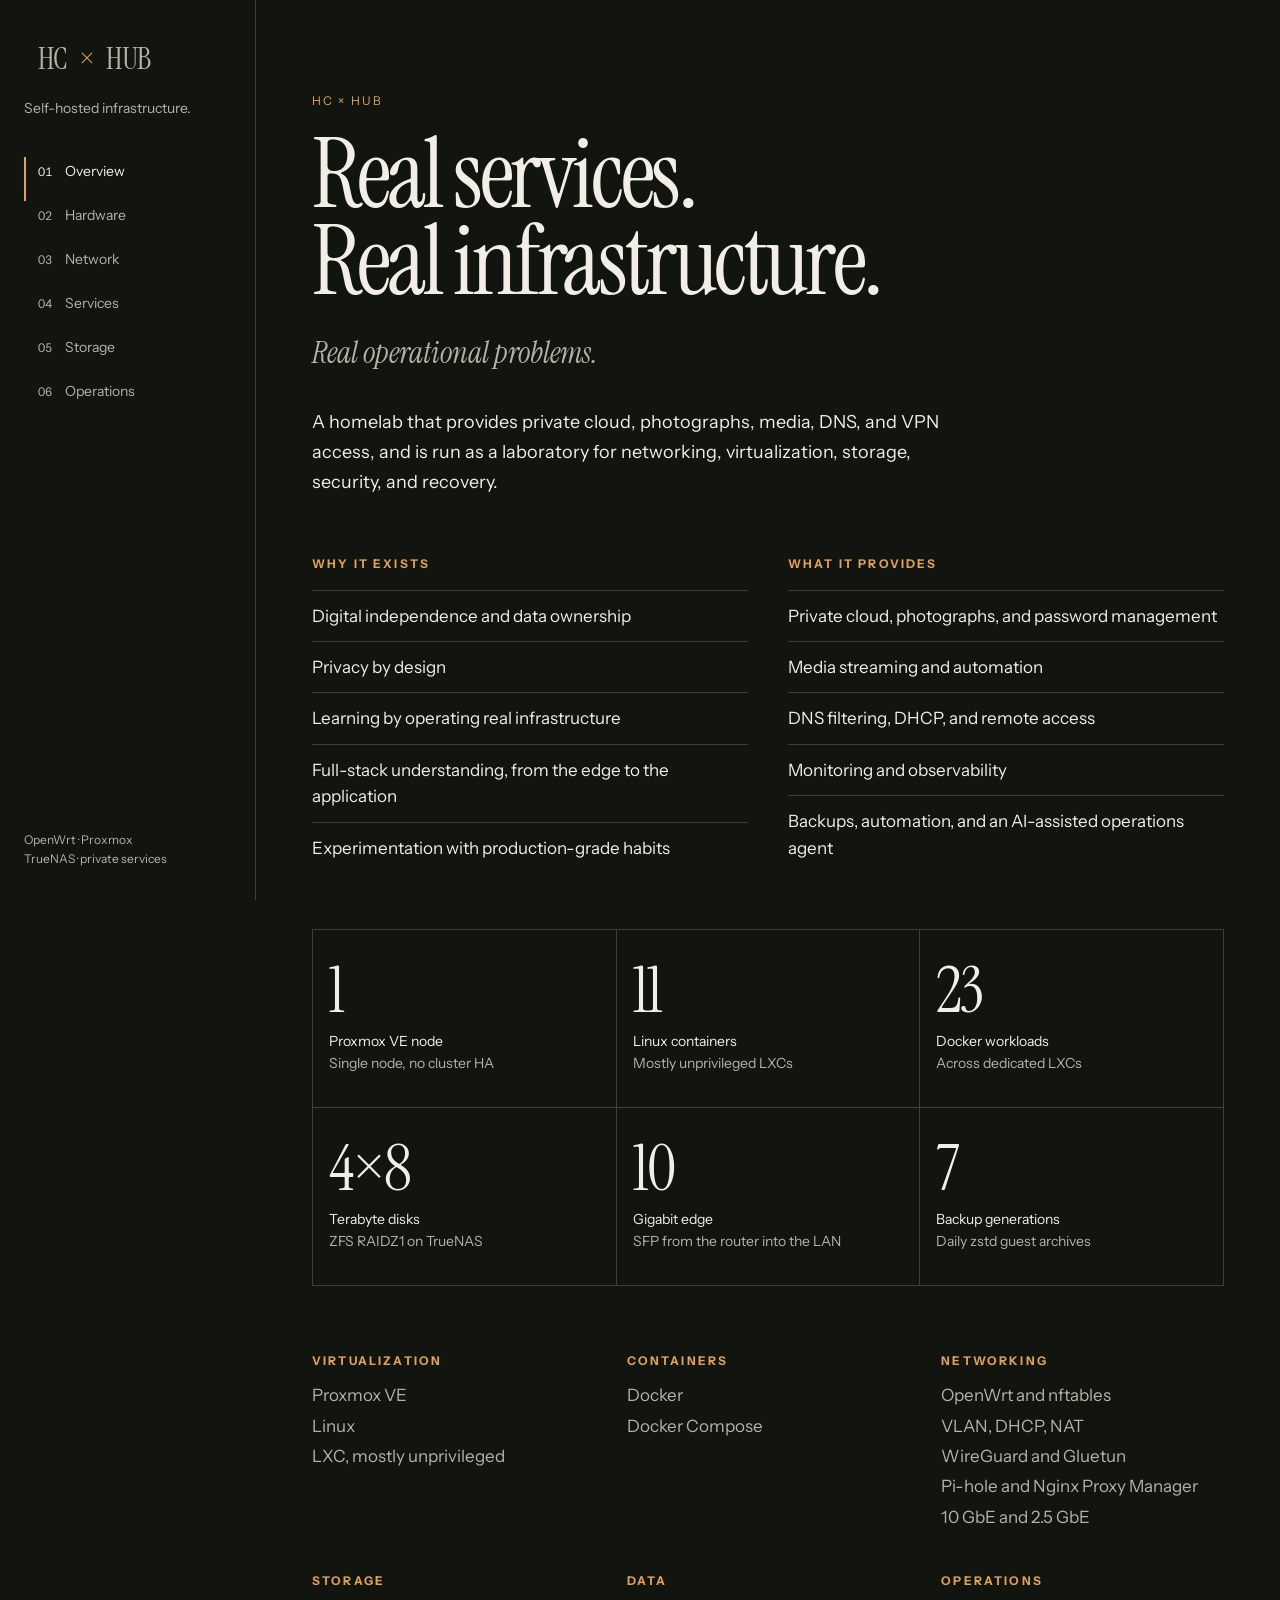
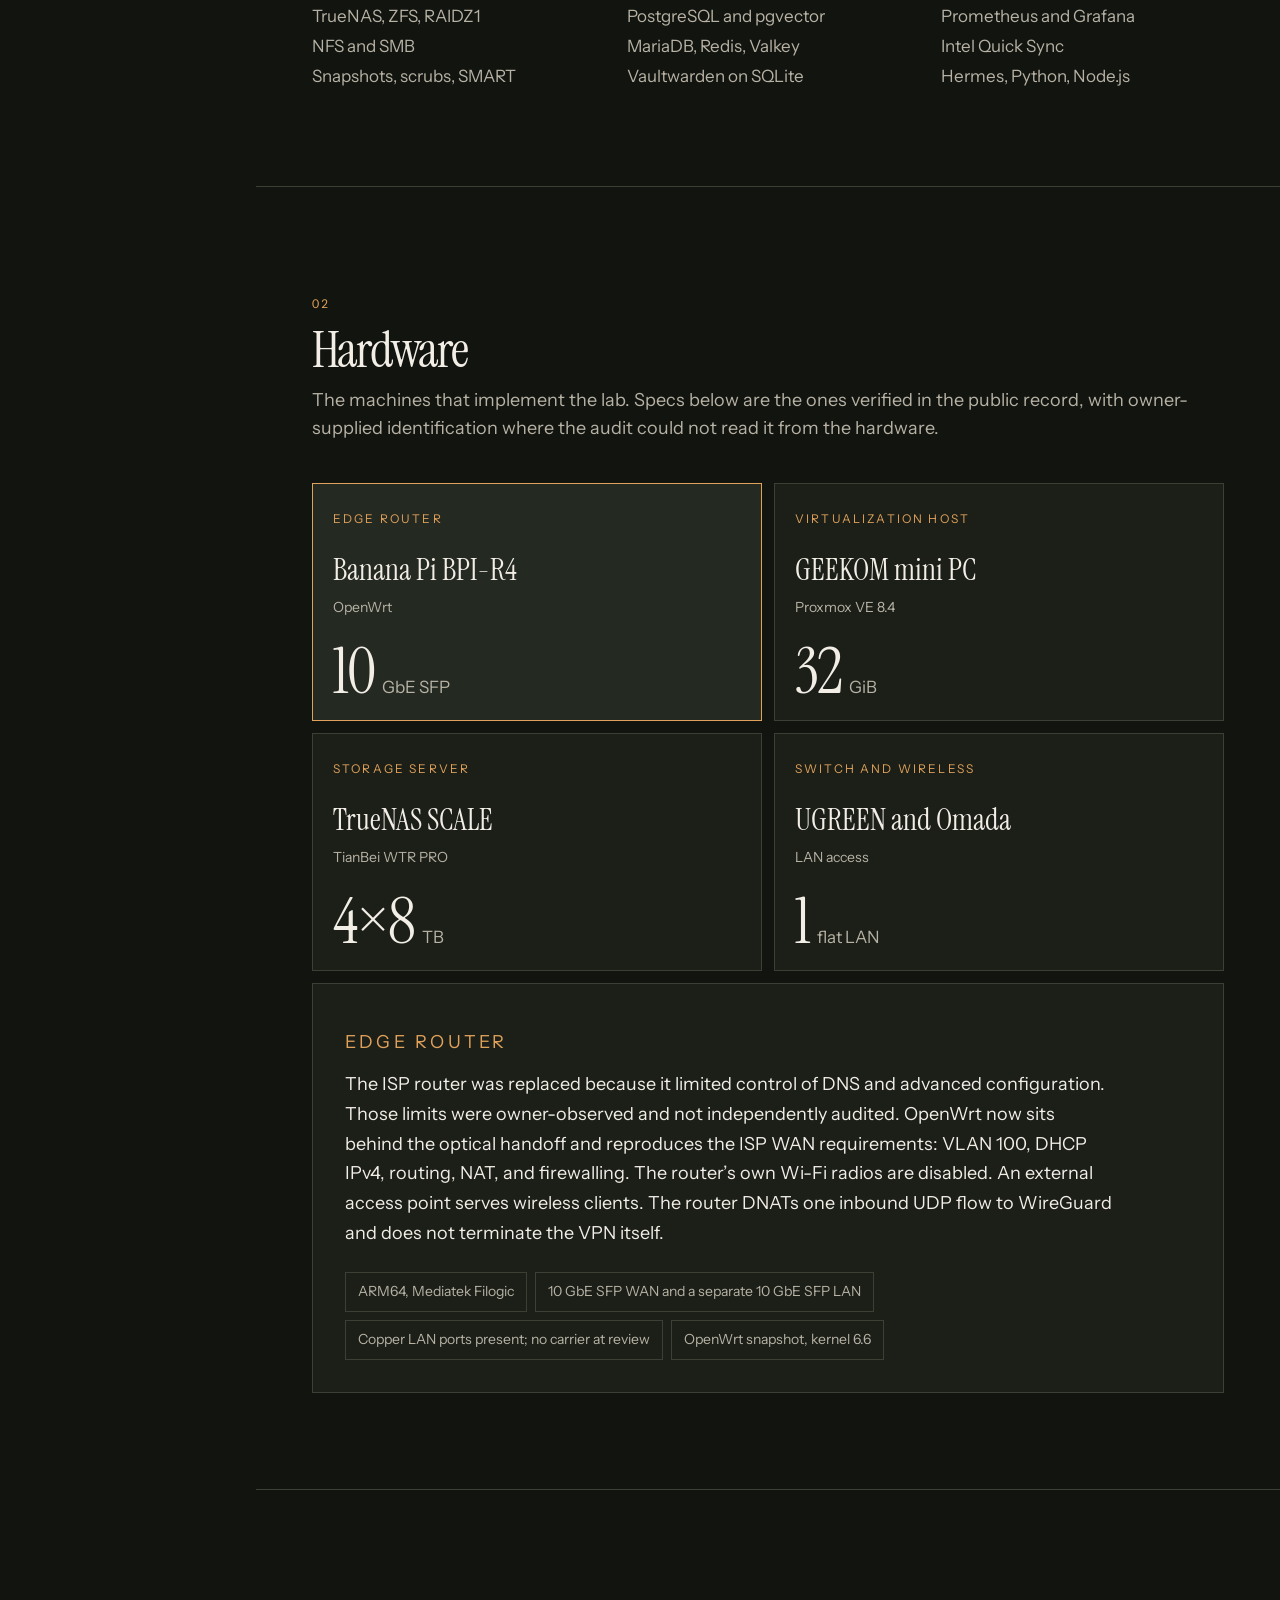
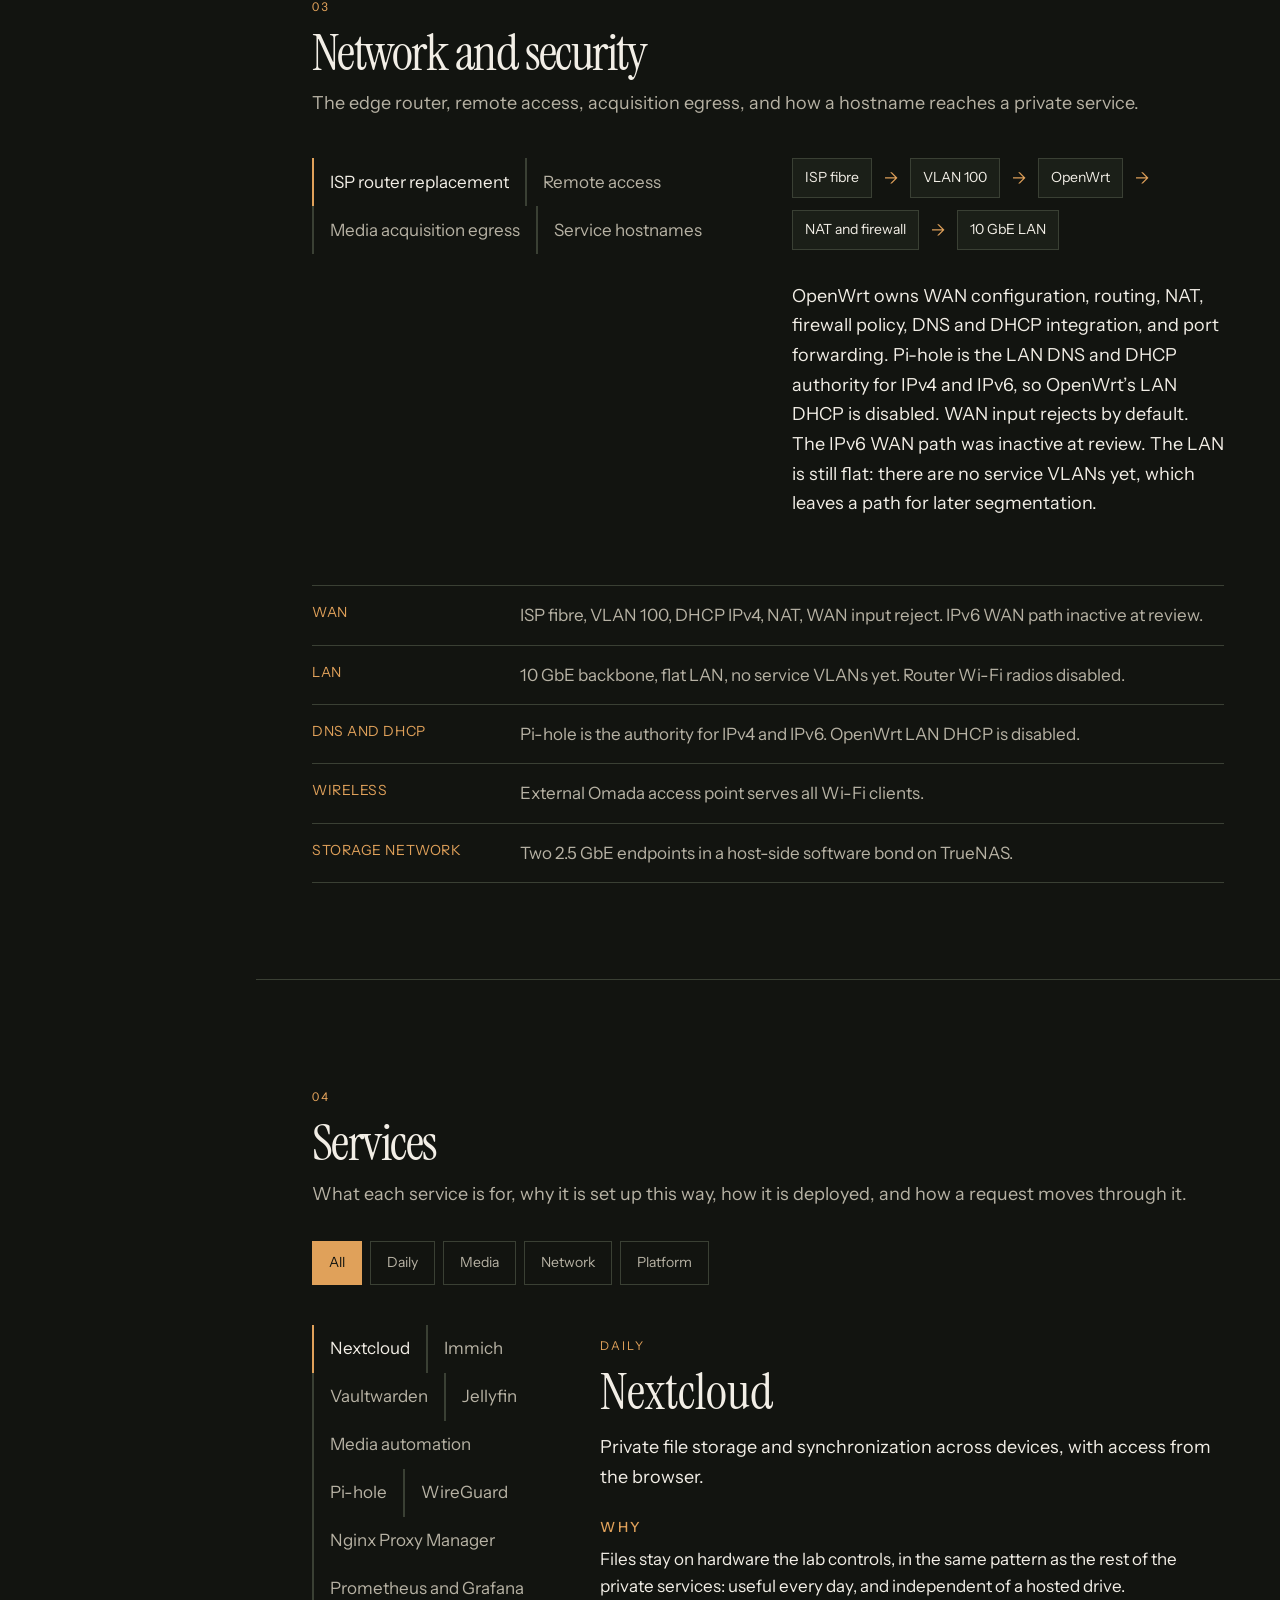
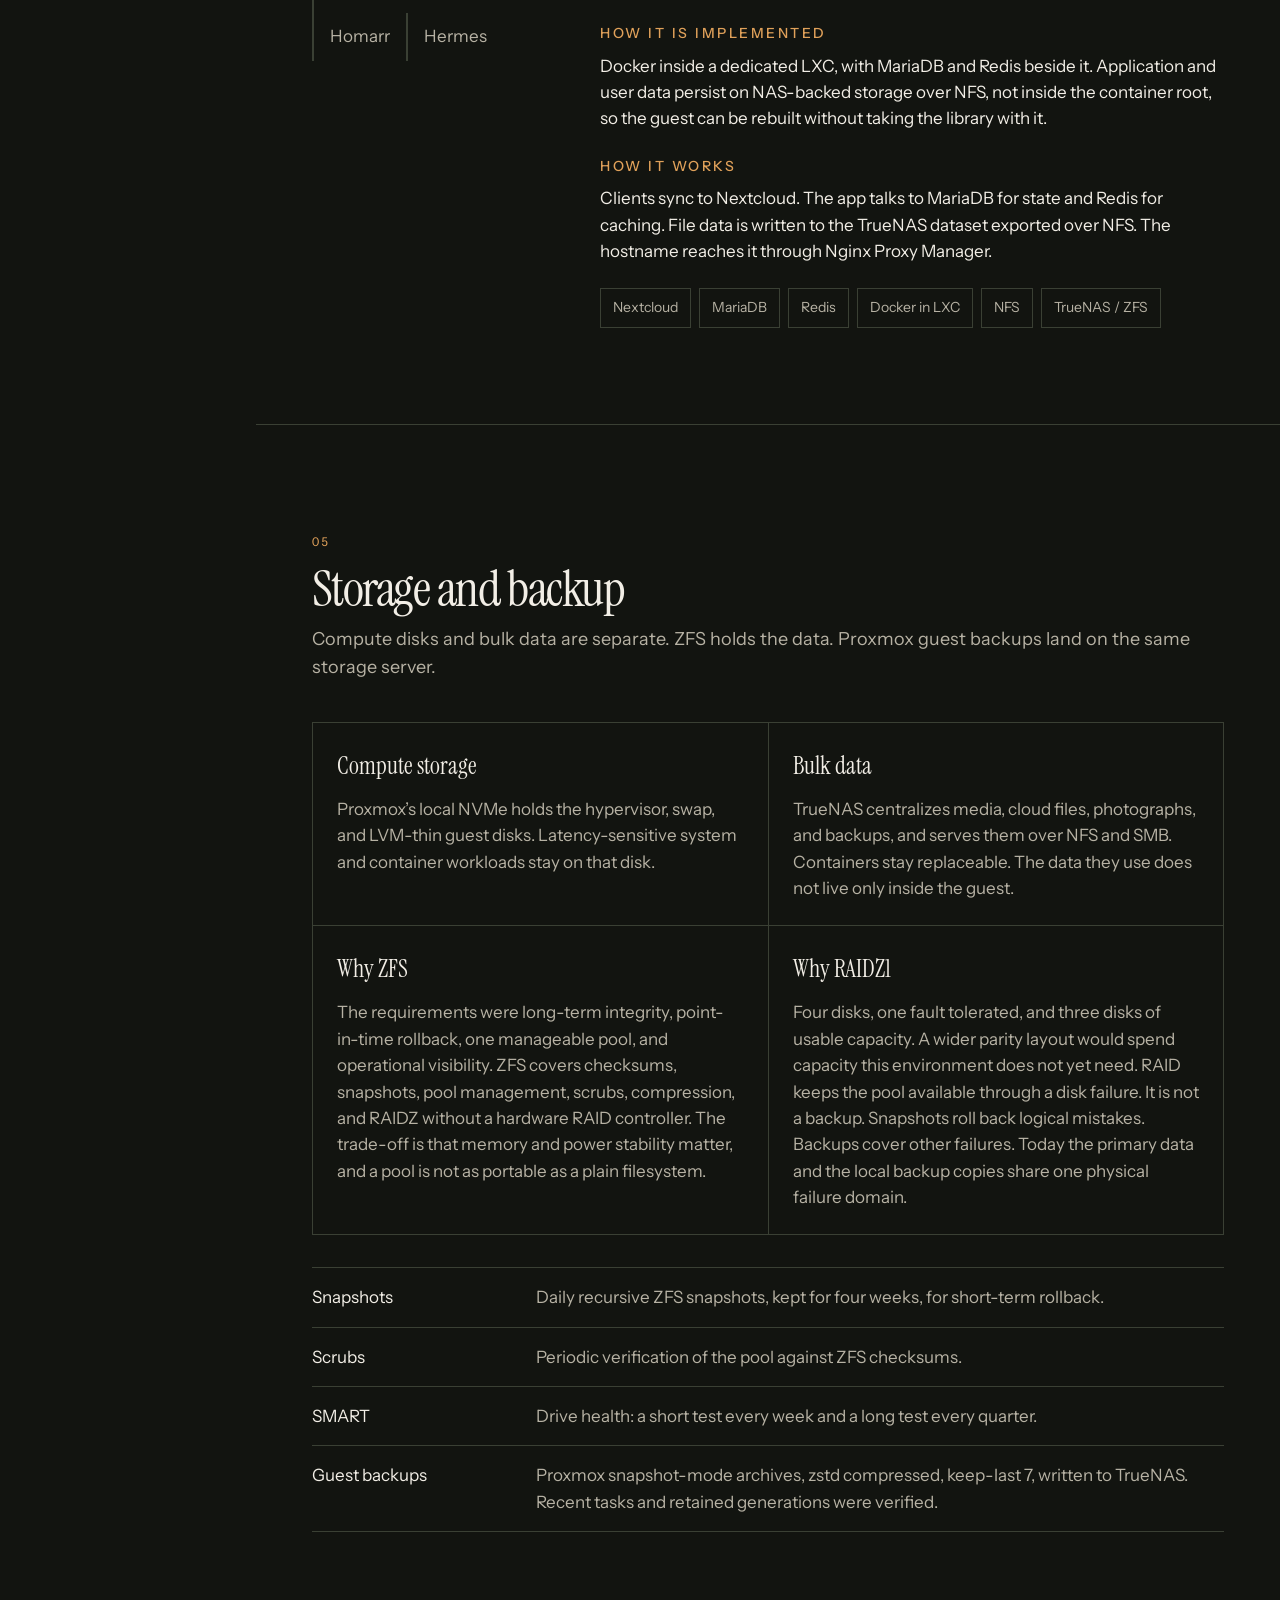
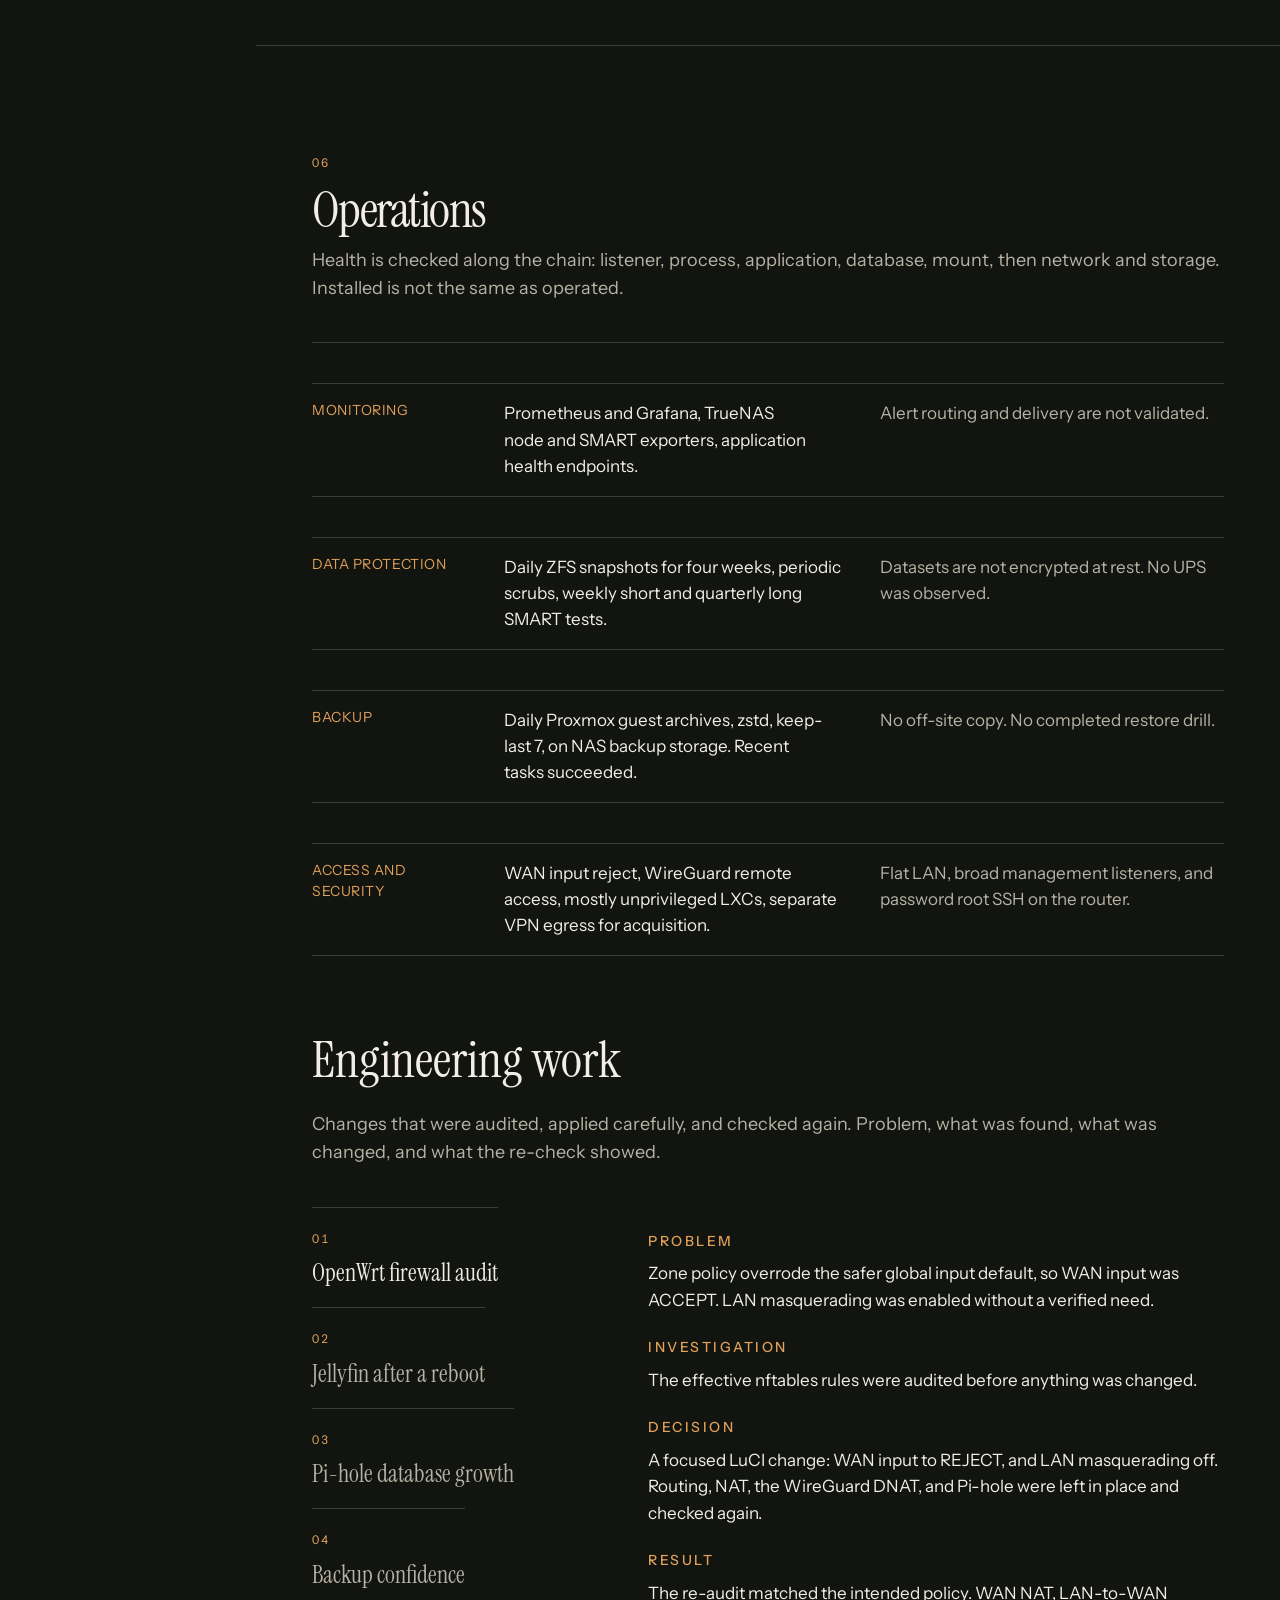
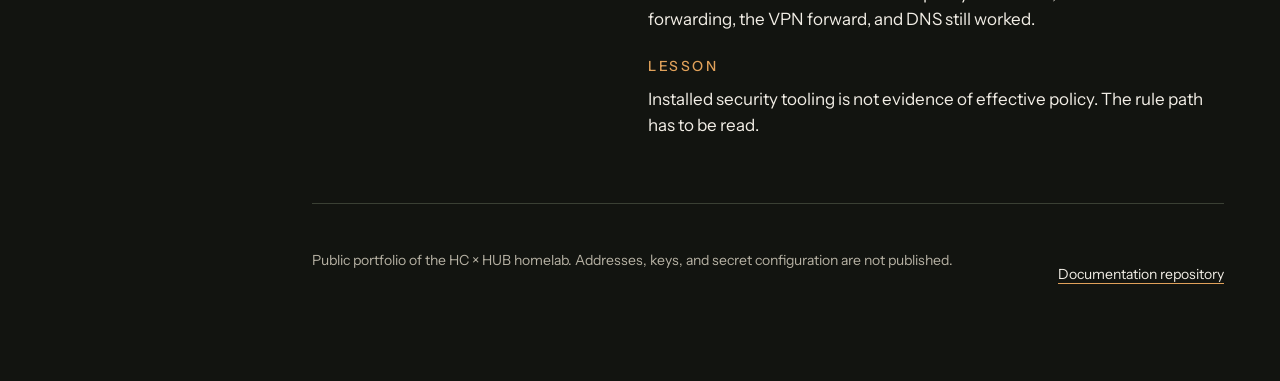
==== commit 7c594ee5: "Publish the static HC × HUB portfolio. Replace the Pages homepage with the static site so the mobile" ====
--- a/index.html
+++ b/index.html
@@ -3,540 +3,293 @@
 <head>
   <meta charset="utf-8">
   <meta name="viewport" content="width=device-width, initial-scale=1">
-  <meta name="description" content="HC x Hub — a self-hosted infrastructure environment used for real personal services and hands-on infrastructure engineering: OpenWrt edge, Proxmox virtualization, TrueNAS/ZFS storage, monitoring and backups.">
-  <meta name="color-scheme" content="light dark">
-  <title>HC x Hub — Self-Hosted Infrastructure</title>
-  <link rel="icon" type="image/png" href="assets/hcxhub-logo.png">
+  <title>HC × HUB</title>
+  <meta name="description" content="HC × HUB — a self-hosted homelab: OpenWrt, Proxmox, TrueNAS, private services, and how they are operated.">
+  <meta name="theme-color" content="#121410">
+  <meta property="og:title" content="HC × HUB">
+  <meta property="og:description" content="A self-hosted homelab: OpenWrt, Proxmox, TrueNAS, private services, and how they are operated.">
+  <meta property="og:type" content="website">
+  <meta property="og:image" content="og.jpg">
+  <link rel="icon" href="favicon.svg" type="image/svg+xml">
   <link rel="preconnect" href="https://fonts.googleapis.com">
   <link rel="preconnect" href="https://fonts.gstatic.com" crossorigin>
-  <link href="https://fonts.googleapis.com/css2?family=Sora:wght@500;600&display=swap" rel="stylesheet">
-  <link rel="stylesheet" href="assets/styles.css">
-  <script src="assets/site.js" defer></script>
+  <link rel="stylesheet" href="https://fonts.googleapis.com/css2?family=Instrument+Sans:ital,wght@0,400;0,500;0,600;1,400&family=Instrument+Serif:ital@0;1&display=swap">
+  <link rel="stylesheet" href="homelab.css">
 </head>
 <body>
-  <a class="skip-link" href="#main">Skip to content</a>
-
-  <div class="layout">
-    <aside class="sidebar">
-      <p class="who">
-        <a class="brand" href="#overview" aria-label="HC x Hub — overview">
-          <span class="hc">HC</span>
-          <span class="hub">HUB</span>
-          <span class="x" aria-hidden="true">×</span>
-        </a>
-        <span class="role">Self-hosted infrastructure · engineering portfolio</span>
-      </p>
-      <nav aria-label="Portfolio sections">
-        <a href="#overview">Overview</a>
-        <a href="#architecture">Architecture</a>
-        <a href="#network">Network</a>
-        <a href="#services">Services</a>
-        <a href="#storage">Storage</a>
-        <a href="#observability">Observability</a>
-        <a href="#engineering">Engineering</a>
-        <a href="#hardware">Hardware</a>
-        <a href="#operations">Operations</a>
-        <a href="#roadmap">Roadmap</a>
-        <hr class="sep">
-        <a href="docs/">Technical documentation</a>
-      </nav>
-      <details class="mobile-sections">
-        <summary>Menu</summary>
-        <nav aria-label="Mobile portfolio sections">
-          <a href="#overview">Overview</a>
-          <a href="#services">Services</a>
-          <a href="#network">Network</a>
-          <a href="#storage">Storage</a>
-          <a href="#engineering">Engineering</a>
-          <a href="#architecture">Architecture</a>
-          <a href="#observability">Observability</a>
-          <a href="#hardware">Hardware</a>
-          <a href="#operations">Operations</a>
-          <a href="#roadmap">Roadmap</a>
-          <a href="docs/">Technical documentation</a>
-        </nav>
-      </details>
-      <p class="side-note">Built from read-only audit evidence. No analytics, no trackers, no private topology.</p>
+  <div class="shell">
+    <header class="mobile-bar">
+      <div class="mobile-bar-row">
+        <a class="wordmark" href="#overview">HC<span>×</span>HUB</a>
+        <button type="button" class="index-btn press" data-menu aria-expanded="false">Index</button>
+      </div>
+      <nav class="mobile-nav" data-menu-panel hidden aria-label="Portfolio sections"><a href="#overview" data-nav aria-current="true">
+        <span class="nums">01</span>Overview</a><a href="#hardware" data-nav >
+        <span class="nums">02</span>Hardware</a><a href="#network" data-nav >
+        <span class="nums">03</span>Network</a><a href="#services" data-nav >
+        <span class="nums">04</span>Services</a><a href="#storage" data-nav >
+        <span class="nums">05</span>Storage</a><a href="#operations" data-nav >
+        <span class="nums">06</span>Operations</a></nav>
+    </header>
+    <aside class="rail">
+      <div>
+        <a class="wordmark" href="#overview">HC<span>×</span>HUB</a>
+        <p class="tag">Self-hosted infrastructure.</p>
+        <nav aria-label="Portfolio sections"><a href="#overview" data-nav aria-current="true">
+        <span class="nums">01</span>Overview</a><a href="#hardware" data-nav >
+        <span class="nums">02</span>Hardware</a><a href="#network" data-nav >
+        <span class="nums">03</span>Network</a><a href="#services" data-nav >
+        <span class="nums">04</span>Services</a><a href="#storage" data-nav >
+        <span class="nums">05</span>Storage</a><a href="#operations" data-nav >
+        <span class="nums">06</span>Operations</a></nav>
+      </div>
+      <p class="foot-note">OpenWrt · Proxmox<br>TrueNAS · private services</p>
     </aside>
-
-    <main class="main" id="main">
-
+    <main>
       <section id="overview">
-        <p class="kicker">HC x Hub · self-hosted infrastructure</p>
-        <h1>Real services. Real infrastructure. Real operational problems.</h1>
-        <p class="lede">A deliberately designed homelab that provides useful private services — cloud, photos, media, DNS, VPN access — while serving as a hands-on engineering laboratory across networking, virtualization, storage, security and recovery.</p>
-
-        <div class="cols">
-          <div>
-            <h3>Why it exists</h3>
-            <ul>
-              <li>Digital independence &amp; data ownership</li>
-              <li>Privacy by design</li>
-              <li>Learning by operating real infrastructure</li>
-              <li>Full-stack understanding, edge to application</li>
-              <li>Experimentation with production-grade habits</li>
-            </ul>
-          </div>
-          <div>
-            <h3>What it provides</h3>
-            <ul>
-              <li>Private cloud, photo/video &amp; password management</li>
-              <li>Media streaming &amp; automation</li>
-              <li>DNS filtering, DHCP, remote access</li>
-              <li>Monitoring &amp; observability</li>
-              <li>Backups, automation &amp; AI-assisted operations</li>
-            </ul>
-          </div>
-        </div>
-
-        <div class="table-wrap">
-          <table aria-label="Verified infrastructure metrics">
-            <thead><tr><th>Metric</th><th>Value</th></tr></thead>
-            <tbody>
-              <tr><td>Virtualization nodes</td><td><strong>1</strong> Proxmox VE node (single-node, no cluster HA)</td></tr>
-              <tr><td>Active Linux containers</td><td><strong>11</strong> LXCs, mostly unprivileged</td></tr>
-              <tr><td>Docker workloads</td><td><strong>23</strong> containers across dedicated LXCs</td></tr>
-              <tr><td>Storage array</td><td><strong>4 × 8 TB</strong> ZFS RAIDZ1 on a dedicated storage server</td></tr>
-              <tr><td>Network backbone</td><td><strong>10 GbE</strong> SFP edge-to-LAN · 2.5 GbE storage endpoints</td></tr>
-              <tr><td>Guest backups</td><td><strong>Daily</strong>, zstd-compressed, keep-last 7</td></tr>
-            </tbody>
-          </table>
-        </div>
-      </section>
-
-      <section id="architecture">
-        <h2>Architecture</h2>
-        <p class="section-note">Functional roles first: network edge, compute, storage, connectivity and service boundaries. Hardware models live in <a href="#hardware">Hardware &amp; specifications</a>.</p>
-
-        <pre class="diagram" role="img" aria-label="Main architecture: Internet through ISP fibre handoff and VLAN 100 into an OpenWrt edge router, then a 10 gigabit LAN to an Ethernet switch connecting a Proxmox virtualization host, a TrueNAS ZFS storage server with a 2.5 gigabit software bond, a wireless access point and other LAN clients">
-Internet
-   |
-ISP fibre / optical handoff
-   |
-VLAN 100 · DHCP IPv4
-   |
-Edge Router · OpenWrt
-   |  routing · NAT · firewall
-10 GbE LAN
-   |
-Ethernet Switch
-   |
-   +-- Virtualization Host · Proxmox VE
-   |      Linux LXC · Docker workloads
-   |      Intel QSV hardware acceleration
-   |
-   +-- Storage Server · TrueNAS / ZFS
-   |      2 × 2.5 GbE · software bond
-   |      NFS · SMB
-   |
-   +-- Wireless Access Point
-   |      Wi-Fi clients (router radios disabled)
-   |
-   `-- other LAN clients</pre>
-        <p class="diagram-caption">Main topology. The storage bond is configured on the storage server itself — no switch-side aggregation and no 5 Gb/s single-client claim.</p>
-
-        <h3>Service infrastructure</h3>
-        <div class="table-wrap">
-          <table>
-            <thead><tr><th>Function</th><th>Technology</th><th>Boundary</th></tr></thead>
-            <tbody>
-              <tr><td>DNS &amp; DHCP</td><td>Pi-hole</td><td>LAN naming, leases and filtering authority (router DHCP disabled)</td></tr>
-              <tr><td>Remote access VPN</td><td>WireGuard</td><td>Dedicated LXC; edge router only DNATs the inbound UDP flow</td></tr>
-              <tr><td>HTTP reverse proxy / ingress</td><td>Nginx Proxy Manager</td><td>Centralized application ingress for service hostnames</td></tr>
-              <tr><td>Application VPN egress</td><td>Gluetun / Mullvad</td><td>Separate egress boundary for the media acquisition workflow</td></tr>
-              <tr><td>Monitoring &amp; observability</td><td>Prometheus / Grafana</td><td>Metrics from applications, storage and disk-health exporters</td></tr>
-              <tr><td>Service dashboard</td><td>Homarr</td><td>Visual entry point — an application, not network infrastructure</td></tr>
-              <tr><td>AI systems administration agent</td><td>Hermes</td><td>Experimental LLM-driven operations assistant in its own LXC</td></tr>
-            </tbody>
-          </table>
-        </div>
-
-        <h3>Compute model</h3>
-        <pre class="diagram">Physical host
-   |
-Proxmox VE (single node — no cluster HA)
-   |
-Linux LXC (primary isolation; mostly unprivileged)
-   |
-   +-- native services (Jellyfin · Pi-hole · WireGuard)
-   `-- Docker workloads inside dedicated LXCs</pre>
-        <p class="section-note">LXC defines the operating boundary; Docker defines the application boundary inside it. Local NVMe/LVM-thin holds system and guest disks; bulk data lives on the storage server. <a class="more" href="docs/architecture.html">Architecture details</a></p>
-        <figure class="shot">
-          <img src="assets/screenshots/proxmox-public.png" alt="Proxmox VE node summary with CPU, memory, load and network charts" loading="lazy">
-          <figcaption>Real Proxmox VE node summary (host identifiers redacted) — live resource posture of the virtualization host.</figcaption>
-        </figure>
-      </section>
-
+        <div class="wrap">
+          <p class="mark">HC × HUB</p>
+          <h1 class="display">Real services.<br>Real infrastructure.</h1>
+          <p class="italic-line">Real operational problems.</p>
+          <p class="intro">A homelab that provides private cloud, photographs, media, DNS, and VPN access, and is run as a laboratory for networking, virtualization, storage, security, and recovery.</p>
+          <div class="split">
+            <div><h2 class="mark">Why it exists</h2><ul class="rule-list"><li>Digital independence and data ownership</li><li>Privacy by design</li><li>Learning by operating real infrastructure</li><li>Full-stack understanding, from the edge to the application</li><li>Experimentation with production-grade habits</li></ul></div>
+            <div><h2 class="mark">What it provides</h2><ul class="rule-list"><li>Private cloud, photographs, and password management</li><li>Media streaming and automation</li><li>DNS filtering, DHCP, and remote access</li><li>Monitoring and observability</li><li>Backups, automation, and an AI-assisted operations agent</li></ul></div>
+          </div>
+          <dl class="metrics"><div><dt class="nums">1</dt><dd>Proxmox VE node</dd><dd>Single node, no cluster HA</dd></div><div><dt class="nums">11</dt><dd>Linux containers</dd><dd>Mostly unprivileged LXCs</dd></div><div><dt class="nums">23</dt><dd>Docker workloads</dd><dd>Across dedicated LXCs</dd></div><div><dt class="nums">4×8</dt><dd>Terabyte disks</dd><dd>ZFS RAIDZ1 on TrueNAS</dd></div><div><dt class="nums">10</dt><dd>Gigabit edge</dd><dd>SFP from the router into the LAN</dd></div><div><dt class="nums">7</dt><dd>Backup generations</dd><dd>Daily zstd guest archives</dd></div></dl>
+          <div class="stacks"><div><h2 class="mark">Virtualization</h2><ul><li>Proxmox VE</li><li>Linux</li><li>LXC, mostly unprivileged</li></ul></div><div><h2 class="mark">Containers</h2><ul><li>Docker</li><li>Docker Compose</li></ul></div><div><h2 class="mark">Networking</h2><ul><li>OpenWrt and nftables</li><li>VLAN, DHCP, NAT</li><li>WireGuard and Gluetun</li><li>Pi-hole and Nginx Proxy Manager</li><li>10 GbE and 2.5 GbE</li></ul></div><div><h2 class="mark">Storage</h2><ul><li>TrueNAS, ZFS, RAIDZ1</li><li>NFS and SMB</li><li>Snapshots, scrubs, SMART</li></ul></div><div><h2 class="mark">Data</h2><ul><li>PostgreSQL and pgvector</li><li>MariaDB, Redis, Valkey</li><li>Vaultwarden on SQLite</li></ul></div><div><h2 class="mark">Operations</h2><ul><li>Prometheus and Grafana</li><li>Intel Quick Sync</li><li>Hermes, Python, Node.js</li></ul></div></div>
+        </div>
+      </section>
+      <section id="hardware">
+        <div class="wrap">
+          <p class="nums mark">02</p>
+          <h2 class="title">Hardware</h2>
+          <p class="lede">The machines that implement the lab. Specs below are the ones verified in the public record, with owner-supplied identification where the audit could not read it from the hardware.</p>
+          <div class="plates" role="list"><button type="button" class="plate press is-on" data-machine="edge" aria-pressed="true">
+      <span class="mark">Edge router</span>
+      <span class="name">Banana Pi BPI-R4</span>
+      <span class="system">OpenWrt</span>
+      <span class="figure"><b class="nums">10</b><span class="mute">GbE SFP</span></span>
+    </button><button type="button" class="plate press" data-machine="compute" aria-pressed="false">
+      <span class="mark">Virtualization host</span>
+      <span class="name">GEEKOM mini PC</span>
+      <span class="system">Proxmox VE 8.4</span>
+      <span class="figure"><b class="nums">32</b><span class="mute">GiB</span></span>
+    </button><button type="button" class="plate press" data-machine="storage" aria-pressed="false">
+      <span class="mark">Storage server</span>
+      <span class="name">TrueNAS SCALE</span>
+      <span class="system">TianBei WTR PRO</span>
+      <span class="figure"><b class="nums">4×8</b><span class="mute">TB</span></span>
+    </button><button type="button" class="plate press" data-machine="access" aria-pressed="false">
+      <span class="mark">Switch and wireless</span>
+      <span class="name">UGREEN and Omada</span>
+      <span class="system">LAN access</span>
+      <span class="figure"><b class="nums">1</b><span class="mute">flat LAN</span></span>
+    </button></div>
+          <div class="panel" data-machine-panel="edge" >
+      <p class="mark">Edge router</p>
+      <p>The ISP router was replaced because it limited control of DNS and advanced configuration. Those limits were owner-observed and not independently audited. OpenWrt now sits behind the optical handoff and reproduces the ISP WAN requirements: VLAN 100, DHCP IPv4, routing, NAT, and firewalling. The router’s own Wi-Fi radios are disabled. An external access point serves wireless clients. The router DNATs one inbound UDP flow to WireGuard and does not terminate the VPN itself.</p>
+      <ul class="chips"><li>ARM64, Mediatek Filogic</li><li>10 GbE SFP WAN and a separate 10 GbE SFP LAN</li><li>Copper LAN ports present; no carrier at review</li><li>OpenWrt snapshot, kernel 6.6</li></ul>
+    </div><div class="panel" data-machine-panel="compute" hidden>
+      <p class="mark">Virtualization host</p>
+      <p>One Proxmox node, with no cluster high availability. LXC is the operating boundary and most containers are unprivileged. Docker is the application boundary inside dedicated LXCs. Native services — Jellyfin, Pi-hole, and WireGuard — run directly in their containers. Local NVMe holds the hypervisor, swap, and guest disks. Bulk data does not. The chassis is owner-identified; DMI strings were empty in the audit. One copper NIC is bridged on vmbr0 for management and guest traffic.</p>
+      <ul class="chips"><li>Intel i9-13900HK, 14 cores / 20 threads</li><li>1 TB Kingston NVMe, LVM-thin guest disks</li><li>Intel iGPU for Quick Sync</li><li>Linux kernel 6.8, single node</li></ul>
+    </div><div class="panel" data-machine-panel="storage" hidden>
+      <p class="mark">Storage server</p>
+      <p>TrueNAS SCALE 25.04 holds media, cloud data, photographs, and backups, and serves them over NFS and SMB. The data disks are two WD Ultrastar-class drives and two Seagate IronWolf-class drives. The two 2.5 GbE interfaces use a TrueNAS LOADBALANCE software bond configured on the storage host. That is not switch-side aggregation, not LACP, and not a claim of 5 Gb/s to a single client. Distribution and failover are still validation items.</p>
+      <ul class="chips"><li>Intel N150, about 16 GiB, non-ECC</li><li>4 × 8 TB 7200 RPM in RAIDZ1</li><li>512 GB NVMe for the system disk</li><li>2 × 2.5 GbE in a host-side bond</li></ul>
+    </div><div class="panel" data-machine-panel="access" hidden>
+      <p class="mark">Switch and wireless</p>
+      <p>The unmanaged switch is the single downstream layer between the OpenWrt LAN uplink and the compute host, the storage server, the access point, and other clients. It has no telemetry, VLAN, or aggregation capability, and none is claimed. The Omada access point provides every Wi-Fi client. SSIDs, radio policy, VLAN assignment, and client isolation on the access point were not verified.</p>
+      <ul class="chips"><li>UGREEN CM753 unmanaged switch</li><li>Downstream of the 10 GbE LAN uplink</li><li>TP-Link Omada access point</li><li>All Wi-Fi clients terminate here</li></ul>
+    </div>
+        </div>
+      </section>
       <section id="network">
-        <h2>Network</h2>
-
-        <div class="panel">
-          <h3>Replacing the ISP router · OpenWrt</h3>
-          <p><strong>Problem:</strong> the ISP-provided router limited control over the local network — owner-observed limits around DNS behavior and advanced configuration (not independently audited).</p>
-          <p><strong>Decision:</strong> replace it with a fully controlled OpenWrt edge router behind the optical handoff, reproducing the ISP WAN requirements: VLAN 100, DHCP IPv4, routing, NAT and firewalling.</p>
-          <p><strong>Result:</strong> full control over WAN configuration, routing, NAT, firewall policy, DNS/DHCP integration, port forwarding and a path to future VLAN segmentation — with Pi-hole as the LAN DNS/DHCP authority.</p>
-          <a class="more" href="docs/networking-and-security.html#replacing-the-isp-router">Design story &amp; verified state</a>
-        </div>
-
-        <div class="panel-grid">
-          <div class="panel">
-            <h3>Remote access VPN · WireGuard</h3>
-            <pre class="diagram">remote client
-   |  Internet
-Edge Router · OpenWrt
-   |  UDP DNAT (single inbound flow)
-WireGuard LXC (dedicated)
-   |
-LAN / private services</pre>
-            <p>The tunnel terminates in a dedicated container, not on the router: encrypted access to private services without exposing each backend individually.</p>
-          </div>
-          <div class="panel">
-            <h3>Application VPN egress · Gluetun / Mullvad</h3>
-            <pre class="diagram">qBittorrent
-   |
-Gluetun
-   |
-Mullvad
-   |
-Internet</pre>
-            <p>A separate application-level VPN boundary for the media acquisition workflow — the homelab itself is not routed through the VPN, and this path is distinct from WireGuard remote access.</p>
-          </div>
-        </div>
-
-        <div class="panel">
-          <h3>Service naming &amp; application ingress · hcxhub.com</h3>
-          <pre class="diagram">service.hcxhub.com
-   |  DNS resolution (Cloudflare-managed zone · Pi-hole on LAN)
-Nginx Proxy Manager
-   |
-internal backend service</pre>
-          <p>The domain is managed through Cloudflare; internal services use meaningful hostnames (e.g. <code>proxmox.hcxhub.com</code>, <code>grafana.hcxhub.com</code>, <code>immich.hcxhub.com</code>, <code>homarr.hcxhub.com</code>) instead of memorized IP:port pairs. Nginx Proxy Manager maps those names to internal backends, keeping backend addressing separate from user-facing URLs.</p>
-          <p><strong>A DNS hostname does not mean public exposure.</strong> Services stay on private/VPN-reachable paths; naming and ingress are operational conveniences, not publication.</p>
-          <a class="more" href="docs/networking-and-security.html#service-naming-and-application-ingress">Naming &amp; ingress details</a>
-        </div>
-
-        <div class="table-wrap">
-          <table>
-            <thead><tr><th>Layer</th><th>Documented state</th></tr></thead>
-            <tbody>
-              <tr><td>WAN</td><td>ISP fibre · VLAN 100 · DHCP IPv4 · NAT · WAN input reject · IPv6 WAN path inactive at review</td></tr>
-              <tr><td>LAN</td><td>10 GbE backbone · flat LAN (no service VLANs yet) · router Wi-Fi radios disabled</td></tr>
-              <tr><td>DNS / DHCP</td><td>Pi-hole is the LAN authority over IPv4 and IPv6; OpenWrt LAN DHCP disabled</td></tr>
-              <tr><td>Wireless</td><td>External access point serves all Wi-Fi clients</td></tr>
-              <tr><td>Storage network</td><td>2 × 2.5 GbE endpoints in a host-side software bond (see Storage)</td></tr>
-            </tbody>
-          </table>
-        </div>
-        <p><a class="more" href="docs/networking-and-security.html">Full network &amp; security documentation</a></p>
-      </section>
-
-      <section id="stack">
-        <h2>Technology stack</h2>
-        <p class="section-note">Grouped by purpose — the stack as operated, not a logo wall.</p>
-        <div class="stack-grid">
-          <div><h3>Virtualization</h3><ul><li>Proxmox VE</li><li>Linux</li><li>LXC (mostly unprivileged)</li></ul></div>
-          <div><h3>Containers</h3><ul><li>Docker</li><li>Docker Compose</li></ul></div>
-          <div><h3>Networking</h3><ul><li>OpenWrt · nftables</li><li>VLAN · DHCP · NAT</li><li>WireGuard · Gluetun</li><li>Pi-hole · Nginx Proxy Manager</li><li>10 GbE · 2.5 GbE</li></ul></div>
-          <div><h3>Storage</h3><ul><li>TrueNAS · ZFS · RAIDZ1</li><li>NFS · SMB</li><li>snapshots · scrubs · SMART</li></ul></div>
-          <div><h3>Observability</h3><ul><li>Prometheus</li><li>Grafana</li><li>node / SMART exporters</li></ul></div>
-          <div><h3>Data &amp; application infrastructure</h3><ul><li>PostgreSQL / pgvector</li><li>MariaDB · Redis · Valkey</li><li>Vaultwarden · SQLite</li></ul></div>
-          <div><h3>Hardware acceleration</h3><ul><li>Intel Quick Sync (QSV)</li></ul></div>
-          <div><h3>AI / automation</h3><ul><li>Hermes agent</li><li>Python · Node.js</li><li>LLM + tool integrations</li></ul></div>
-        </div>
-      </section>
-
+        <div class="wrap">
+          <p class="nums mark">03</p>
+          <h2 class="title">Network and security</h2>
+          <p class="lede">The edge router, remote access, acquisition egress, and how a hostname reaches a private service.</p>
+          <div class="path-layout">
+            <div class="tabs" role="tablist" aria-label="Network paths"><button type="button" class="tab press is-on" role="tab" data-path="edge" aria-selected="true">ISP router replacement</button><button type="button" class="tab press" role="tab" data-path="remote" aria-selected="false">Remote access</button><button type="button" class="tab press" role="tab" data-path="egress" aria-selected="false">Media acquisition egress</button><button type="button" class="tab press" role="tab" data-path="ingress" aria-selected="false">Service hostnames</button></div>
+            <div><div data-path-panel="edge" >
+      <ol class="steps"><li><span>ISP fibre</span><i aria-hidden="true">→</i></li><li><span>VLAN 100</span><i aria-hidden="true">→</i></li><li><span>OpenWrt</span><i aria-hidden="true">→</i></li><li><span>NAT and firewall</span><i aria-hidden="true">→</i></li><li><span>10 GbE LAN</span></li></ol>
+      <p class="flow">OpenWrt owns WAN configuration, routing, NAT, firewall policy, DNS and DHCP integration, and port forwarding. Pi-hole is the LAN DNS and DHCP authority for IPv4 and IPv6, so OpenWrt’s LAN DHCP is disabled. WAN input rejects by default. The IPv6 WAN path was inactive at review. The LAN is still flat: there are no service VLANs yet, which leaves a path for later segmentation.</p>
+    </div><div data-path-panel="remote" hidden>
+      <ol class="steps"><li><span>Remote client</span><i aria-hidden="true">→</i></li><li><span>Internet</span><i aria-hidden="true">→</i></li><li><span>OpenWrt</span><i aria-hidden="true">→</i></li><li><span>UDP DNAT</span><i aria-hidden="true">→</i></li><li><span>WireGuard LXC</span><i aria-hidden="true">→</i></li><li><span>Private services</span></li></ol>
+      <p class="flow">WireGuard runs in a dedicated container. The edge router forwards a single inbound UDP flow and does not terminate the tunnel. Encrypted access reaches private services without publishing each backend on its own port. This path is separate from the Mullvad egress used for media acquisition.</p>
+    </div><div data-path-panel="egress" hidden>
+      <ol class="steps"><li><span>qBittorrent</span><i aria-hidden="true">→</i></li><li><span>Gluetun</span><i aria-hidden="true">→</i></li><li><span>Mullvad</span><i aria-hidden="true">→</i></li><li><span>Internet</span></li></ol>
+      <p class="flow">Gluetun is an application-level VPN boundary for the media acquisition workflow. qBittorrent’s traffic leaves through Mullvad. The rest of the homelab is not routed through that VPN. Remote access and this egress path are different tunnels with different jobs.</p>
+    </div><div data-path-panel="ingress" hidden>
+      <ol class="steps"><li><span>service.hcxhub.com</span><i aria-hidden="true">→</i></li><li><span>Cloudflare</span><i aria-hidden="true">→</i></li><li><span>Pi-hole</span><i aria-hidden="true">→</i></li><li><span>Nginx Proxy Manager</span><i aria-hidden="true">→</i></li><li><span>Internal service</span></li></ol>
+      <p class="flow">The zone is managed in Cloudflare. On the LAN, Pi-hole resolves names such as proxmox.hcxhub.com, grafana.hcxhub.com, immich.hcxhub.com, and homarr.hcxhub.com. Nginx Proxy Manager maps each hostname to an internal backend, so operators use names instead of memorized addresses and ports. Services stay on private and VPN-reachable paths. The hostname is how the service is reached inside that boundary.</p>
+    </div></div>
+          </div>
+          <div class="rows"><div class="row two"><p class="k">WAN</p><p class="mute">ISP fibre, VLAN 100, DHCP IPv4, NAT, WAN input reject. IPv6 WAN path inactive at review.</p></div><div class="row two"><p class="k">LAN</p><p class="mute">10 GbE backbone, flat LAN, no service VLANs yet. Router Wi-Fi radios disabled.</p></div><div class="row two"><p class="k">DNS and DHCP</p><p class="mute">Pi-hole is the authority for IPv4 and IPv6. OpenWrt LAN DHCP is disabled.</p></div><div class="row two"><p class="k">Wireless</p><p class="mute">External Omada access point serves all Wi-Fi clients.</p></div><div class="row two"><p class="k">Storage network</p><p class="mute">Two 2.5 GbE endpoints in a host-side software bond on TrueNAS.</p></div></div>
+        </div>
+      </section>
       <section id="services">
-        <h2>Services &amp; actual usage</h2>
-        <p class="section-note">Function → real usage → technologies. Not a product catalog.</p>
-
-        <div class="panel-grid">
-          <div class="panel">
-            <h3>Photo &amp; video management · Immich</h3>
-            <p>Self-hosted photo and video platform: automatic backup from mobile devices into one centralized library, with browsing, search and organization. Persistent data lives on NAS-backed storage.</p>
-            <span class="facts">Immich · PostgreSQL/pgvector · Valkey · ML worker · Docker in LXC · NFS · TrueNAS/ZFS</span>
-          </div>
-          <div class="panel">
-            <h3>Private cloud &amp; file sync · Nextcloud</h3>
-            <p>Private file storage and synchronization across devices, with browser access. Application and user data persist on NAS-backed storage rather than inside the container root.</p>
-            <span class="facts">Nextcloud · MariaDB · Redis · Docker in LXC · NFS · TrueNAS/ZFS</span>
-          </div>
-          <div class="panel">
-            <h3>Password management · Vaultwarden</h3>
-            <p>A self-hosted password-vault service in its own LXC, reached over HTTPS through the LAN reverse proxy. Docker Compose keeps its SQLite data persistent on the guest's local disk; the guest is in the daily backup job. Account onboarding and post-enrollment registration lock-down are still to be verified.</p>
-            <span class="facts">Vaultwarden · Docker Compose in unprivileged LXC · SQLite · LAN-only ingress · guest backup</span>
-          </div>
-          <div class="panel">
-            <h3>Media streaming · Jellyfin</h3>
-            <p>Centralized media library streamed to TVs, browsers, computers and mobile clients — media is served by the server, not consumed as raw files from the NAS. Server-side Intel QSV handles compatible transcoding workloads (direct playback needs no transcoding).</p>
-            <span class="facts">Jellyfin · dedicated LXC · Intel QSV render-device passthrough · NFS · TrueNAS/ZFS</span>
-          </div>
-          <div class="panel span2">
-            <h3>Service &amp; operations dashboard · Homarr</h3>
-            <p>The visual entry point into HC x Hub: one page linking infrastructure, monitoring and application services. It is an application dashboard — not part of the network layer.</p>
-            <figure class="shot">
-              <img src="assets/screenshots/homarr-public.png" alt="Homarr dashboard showing service tiles, storage, monitoring widgets and Pi-hole statistics" loading="lazy">
-              <figcaption>Real Homarr dashboard (identifiers redacted) — the environment as operated day to day.</figcaption>
-            </figure>
-          </div>
-        </div>
-
-        <div class="panel">
-          <h3>Media automation workflow</h3>
-          <pre class="diagram">discovery / requests
-   |
-Sonarr · Radarr  (TV / film management)
-   |
-Prowlarr  (indexer management)
-   |
-qBittorrent  (acquisition)
-   |  via Gluetun / Mullvad egress
-NAS media library  (NFS · TrueNAS/ZFS)
-   |
-Jellyfin
-   |
-TV · browser · mobile clients</pre>
-          <p>The stack operates as one system: request → discovery → acquisition over the application VPN → persistent library → streaming. Each stage runs in the media-automation LXC with shared NFS storage.</p>
-        </div>
-      </section>
-
+        <div class="wrap">
+          <p class="nums mark">04</p>
+          <h2 class="title">Services</h2>
+          <p class="lede">What each service is for, why it is set up this way, how it is deployed, and how a request moves through it.</p>
+          <div class="filters" role="tablist" aria-label="Service groups"><button type="button" class="chip press is-on" role="tab" data-group="All" aria-selected="true">All</button><button type="button" class="chip press" role="tab" data-group="Daily" aria-selected="false">Daily</button><button type="button" class="chip press" role="tab" data-group="Media" aria-selected="false">Media</button><button type="button" class="chip press" role="tab" data-group="Network" aria-selected="false">Network</button><button type="button" class="chip press" role="tab" data-group="Platform" aria-selected="false">Platform</button></div>
+          <div class="service-layout">
+            <div class="tabs" role="tablist" aria-label="Services"><button type="button" class="tab press is-on" role="tab" data-service="nextcloud" data-belongs="Daily" aria-selected="true">Nextcloud</button><button type="button" class="tab press" role="tab" data-service="immich" data-belongs="Daily" aria-selected="false">Immich</button><button type="button" class="tab press" role="tab" data-service="vaultwarden" data-belongs="Daily" aria-selected="false">Vaultwarden</button><button type="button" class="tab press" role="tab" data-service="jellyfin" data-belongs="Media" aria-selected="false">Jellyfin</button><button type="button" class="tab press" role="tab" data-service="automation" data-belongs="Media" aria-selected="false">Media automation</button><button type="button" class="tab press" role="tab" data-service="pihole" data-belongs="Network" aria-selected="false">Pi-hole</button><button type="button" class="tab press" role="tab" data-service="wireguard" data-belongs="Network" aria-selected="false">WireGuard</button><button type="button" class="tab press" role="tab" data-service="npm" data-belongs="Network" aria-selected="false">Nginx Proxy Manager</button><button type="button" class="tab press" role="tab" data-service="prometheus" data-belongs="Platform" aria-selected="false">Prometheus and Grafana</button><button type="button" class="tab press" role="tab" data-service="homarr" data-belongs="Platform" aria-selected="false">Homarr</button><button type="button" class="tab press" role="tab" data-service="hermes" data-belongs="Platform" aria-selected="false">Hermes</button></div>
+            <div><article data-service-panel="nextcloud" >
+      <p class="mark">Daily</p>
+      <h3 class="service-name">Nextcloud</h3>
+      <p class="purpose">Private file storage and synchronization across devices, with access from the browser.</p>
+      <div class="detail"><h4>Why</h4><p>Files stay on hardware the lab controls, in the same pattern as the rest of the private services: useful every day, and independent of a hosted drive.</p></div>
+      <div class="detail"><h4>How it is implemented</h4><p>Docker inside a dedicated LXC, with MariaDB and Redis beside it. Application and user data persist on NAS-backed storage over NFS, not inside the container root, so the guest can be rebuilt without taking the library with it.</p></div>
+      <div class="detail"><h4>How it works</h4><p>Clients sync to Nextcloud. The app talks to MariaDB for state and Redis for caching. File data is written to the TrueNAS dataset exported over NFS. The hostname reaches it through Nginx Proxy Manager.</p></div>
+      <ul class="chips"><li>Nextcloud</li><li>MariaDB</li><li>Redis</li><li>Docker in LXC</li><li>NFS</li><li>TrueNAS / ZFS</li></ul>
+    </article><article data-service-panel="immich" hidden>
+      <p class="mark">Daily</p>
+      <h3 class="service-name">Immich</h3>
+      <p class="purpose">Self-hosted photographs and video. Phones back up automatically into one library that can be browsed, searched, and organized.</p>
+      <div class="detail"><h4>Why</h4><p>The photo library is personal data with the same requirement as the file cloud: one place, on the NAS, not a third-party gallery.</p></div>
+      <div class="detail"><h4>How it is implemented</h4><p>Docker in an LXC. PostgreSQL with pgvector stores metadata and search features, Valkey handles cache and queues, and a machine-learning worker runs alongside the app. The library itself is on NFS from TrueNAS.</p></div>
+      <div class="detail"><h4>How it works</h4><p>A phone upload lands in Immich. The database records it, the ML worker generates search features, and the original files stay on the ZFS dataset. Browsing uses the internal hostname.</p></div>
+      <ul class="chips"><li>Immich</li><li>PostgreSQL / pgvector</li><li>Valkey</li><li>ML worker</li><li>Docker in LXC</li><li>NFS</li></ul>
+    </article><article data-service-panel="vaultwarden" hidden>
+      <p class="mark">Daily</p>
+      <h3 class="service-name">Vaultwarden</h3>
+      <p class="purpose">Self-hosted password vault for the accounts used across the lab and everyday devices.</p>
+      <div class="detail"><h4>Why</h4><p>Passwords are kept with the rest of the private services, reached only through the LAN reverse proxy or remote access, rather than a public signup.</p></div>
+      <div class="detail"><h4>How it is implemented</h4><p>Its own unprivileged LXC. Docker Compose runs Vaultwarden with SQLite on the guest’s local disk, and that guest is included in the daily Proxmox backup. Account onboarding and the post-enrollment registration lock are still to be verified.</p></div>
+      <div class="detail"><h4>How it works</h4><p>Clients connect over HTTPS. Nginx Proxy Manager presents the hostname and forwards to the container. The vault file lives on the guest disk, so recovery depends on the guest backup rather than the NAS dataset used by Nextcloud and Immich.</p></div>
+      <ul class="chips"><li>Vaultwarden</li><li>Docker Compose</li><li>Unprivileged LXC</li><li>SQLite</li><li>LAN ingress</li><li>Guest backup</li></ul>
+    </article><article data-service-panel="jellyfin" hidden>
+      <p class="mark">Media</p>
+      <h3 class="service-name">Jellyfin</h3>
+      <p class="purpose">The media library, streamed to TVs, browsers, computers, and phones.</p>
+      <div class="detail"><h4>Why</h4><p>Transcoding stays in an isolated service. The media server is not installed on the hypervisor, and only the Intel render device is passed through.</p></div>
+      <div class="detail"><h4>How it is implemented</h4><p>Native systemd service in its own LXC, with Intel Quick Sync. A pre-start hook restores device ownership on every host boot, because permissions could otherwise break silently after a restart. The HTTP health endpoint was verified after that boot path.</p></div>
+      <div class="detail"><h4>How it works</h4><p>The library is the NFS share on TrueNAS. Jellyfin reads it and transcodes with the iGPU when a client needs a different format. Hardware acceleration survives a reboot because the hook runs before the service starts.</p></div>
+      <ul class="chips"><li>Jellyfin</li><li>Native in LXC</li><li>Intel Quick Sync</li><li>NFS library</li><li>Pre-start hook</li></ul>
+    </article><article data-service-panel="automation" hidden>
+      <p class="mark">Media</p>
+      <h3 class="service-name">Media automation</h3>
+      <p class="purpose">Request, find, acquire, and file television and movies into the library Jellyfin already serves.</p>
+      <div class="detail"><h4>Why</h4><p>Acquisition is one workflow with its own egress. It is not how the rest of the homelab reaches the internet.</p></div>
+      <div class="detail"><h4>How it is implemented</h4><p>One media-automation LXC runs the Docker stack: Jellyseerr, Sonarr, Radarr, Prowlarr, Bazarr, Recyclarr, qBittorrent, Gluetun, FlareSolverr, and changedetection. They share the NFS library on TrueNAS. At review, the containers were up and Gluetun was healthy.</p></div>
+      <div class="detail"><h4>How it works</h4><p>A request enters through Jellyseerr. Sonarr handles series and Radarr handles films. Prowlarr manages indexers, with FlareSolverr available for challenges. qBittorrent downloads through Gluetun to Mullvad. Finished files land on the NAS. Bazarr handles subtitles, Recyclarr keeps quality profiles, and Jellyfin streams the result.</p></div>
+      <ul class="chips"><li>Jellyseerr</li><li>Sonarr</li><li>Radarr</li><li>Prowlarr</li><li>qBittorrent</li><li>Gluetun</li><li>Bazarr</li><li>NFS</li></ul>
+    </article><article data-service-panel="pihole" hidden>
+      <p class="mark">Network</p>
+      <h3 class="service-name">Pi-hole</h3>
+      <p class="purpose">DNS filtering, internal naming, and DHCP for the whole LAN.</p>
+      <div class="detail"><h4>Why</h4><p>The router is no longer the place that hands out leases or answers local DNS. One service is the authority, which is what made the ISP router replaceable.</p></div>
+      <div class="detail"><h4>How it is implemented</h4><p>Pi-hole FTL runs as a native systemd service in an LXC, with local SQLite databases. It listens for DNS and DHCP on IPv4 and IPv6. OpenWrt’s LAN DHCP is off. The long-term query database once filled the guest disk with free SQLite pages that had not been returned to the filesystem.</p></div>
+      <div class="detail"><h4>How it works</h4><p>Clients learn Pi-hole from DHCP. Queries are filtered and, for lab hostnames, answered locally. Records that should be public resolve through the Cloudflare-managed zone. DHCP leases come from Pi-hole, not the edge router.</p></div>
+      <ul class="chips"><li>Pi-hole FTL</li><li>Native in LXC</li><li>SQLite</li><li>DNS</li><li>DHCP</li><li>IPv4 and IPv6</li></ul>
+    </article><article data-service-panel="wireguard" hidden>
+      <p class="mark">Network</p>
+      <h3 class="service-name">WireGuard</h3>
+      <p class="purpose">Encrypted remote access to the private services.</p>
+      <div class="detail"><h4>Why</h4><p>Terminating the VPN in its own container keeps the router’s job small: forward one UDP flow. Backends are not exposed one by one.</p></div>
+      <div class="detail"><h4>How it is implemented</h4><p>A dedicated LXC runs WireGuard. OpenWrt DNATs the inbound UDP flow to that container and nothing else on the WAN is opened for the services behind it.</p></div>
+      <div class="detail"><h4>How it works</h4><p>A remote client brings up the tunnel. Traffic arrives at the WireGuard container, then reaches LAN services as if the client were on the network. Ingress hostnames still resolve, and the services stay off the public internet.</p></div>
+      <ul class="chips"><li>WireGuard</li><li>Dedicated LXC</li><li>UDP DNAT</li><li>OpenWrt</li></ul>
+    </article><article data-service-panel="npm" hidden>
+      <p class="mark">Network</p>
+      <h3 class="service-name">Nginx Proxy Manager</h3>
+      <p class="purpose">One ingress for application hostnames.</p>
+      <div class="detail"><h4>Why</h4><p>Backend addresses change. The name a person types should not. Centralizing that map keeps every service from publishing its own port.</p></div>
+      <div class="detail"><h4>How it is implemented</h4><p>Nginx Proxy Manager terminates the friendly hostnames and proxies them to internal backends. The public DNS zone is on Cloudflare. On the LAN, Pi-hole is what resolves those names.</p></div>
+      <div class="detail"><h4>How it works</h4><p>A request for immich.hcxhub.com is answered by Pi-hole, arrives at the proxy, and is forwarded to the Immich container. The same pattern covers Proxmox, Grafana, Homarr, and the other named services.</p></div>
+      <ul class="chips"><li>Nginx Proxy Manager</li><li>Cloudflare DNS</li><li>Pi-hole</li><li>Internal backends</li></ul>
+    </article><article data-service-panel="prometheus" hidden>
+      <p class="mark">Platform</p>
+      <h3 class="service-name">Prometheus and Grafana</h3>
+      <p class="purpose">Metrics for applications, the storage server, and disk health.</p>
+      <div class="detail"><h4>Why</h4><p>Troubleshooting starts from what was scraped, not from a guess about which layer failed.</p></div>
+      <div class="detail"><h4>How it is implemented</h4><p>Prometheus scrapes application health endpoints, TrueNAS node metrics, and SMART exporters. Grafana dashboards show infrastructure and storage state. Scrape targets were healthy at review. Alert routing and delivery are not validated yet.</p></div>
+      <div class="detail"><h4>How it works</h4><p>Exporters publish metrics. Prometheus stores them. Grafana reads Prometheus. The same panels — memory, CPU, disk temperature, network — are also surfaced on the Homarr dashboard.</p></div>
+      <ul class="chips"><li>Prometheus</li><li>Grafana</li><li>node exporter</li><li>SMART exporter</li><li>TrueNAS</li></ul>
+    </article><article data-service-panel="homarr" hidden>
+      <p class="mark">Platform</p>
+      <h3 class="service-name">Homarr</h3>
+      <p class="purpose">The visual front door: service tiles plus the widgets already used day to day.</p>
+      <div class="detail"><h4>Why</h4><p>It is an application for people opening the lab, not a network control plane. DNS, DHCP, VPN, and ingress stay in their own services.</p></div>
+      <div class="detail"><h4>How it is implemented</h4><p>Homarr runs as its own application behind homarr.hcxhub.com. Storage, monitoring, and Pi-hole statistics are shown as widgets on that board.</p></div>
+      <div class="detail"><h4>How it works</h4><p>Opening the hostname shows the tiles. Each tile links to the real service. The widgets read the same monitoring and DNS data the rest of the stack already collects.</p></div>
+      <ul class="chips"><li>Homarr</li><li>Hostname ingress</li><li>Pi-hole widget</li><li>Storage and monitoring widgets</li></ul>
+    </article><article data-service-panel="hermes" hidden>
+      <p class="mark">Platform</p>
+      <h3 class="service-name">Hermes</h3>
+      <p class="purpose">An experimental, LLM-driven assistant for systems administration tasks.</p>
+      <div class="detail"><h4>Why</h4><p>The lab is also where operational tooling gets tried. The assistant has to be able to help without becoming the thing that changes production on its own.</p></div>
+      <div class="detail"><h4>How it is implemented</h4><p>Hermes runs in a dedicated LXC, with Python, Node.js, an LLM integration, and tools aimed at infrastructure tasks. It is isolated from the services it might be asked about.</p></div>
+      <div class="detail"><h4>How it works</h4><p>An operator asks for help with a task. Hermes can use its tools to inspect or assist. It does not autonomously manage the infrastructure.</p></div>
+      <ul class="chips"><li>Hermes</li><li>Dedicated LXC</li><li>Python</li><li>Node.js</li><li>LLM tools</li></ul>
+    </article></div>
+          </div>
+        </div>
+      </section>
       <section id="storage">
-        <h2>Storage architecture</h2>
-        <p class="section-note">Compute and persistent data are deliberately separated.</p>
-
-        <div class="cols">
-          <div>
-            <h3>Compute storage</h3>
-            <p>Proxmox local NVMe holds the hypervisor, swap and LVM-thin guest disks — latency-sensitive system and container workloads stay local.</p>
-          </div>
-          <div>
-            <h3>Persistent / bulk data</h3>
-            <p>A dedicated TrueNAS storage server centralizes growing datasets (media, cloud, photos, backups) and serves them over NFS/SMB. Containers stay comparatively disposable while persistent data lives independently, with its own monitoring and maintenance.</p>
-          </div>
-        </div>
-
-        <pre class="diagram" role="img" aria-label="Storage flow: Proxmox host runs Immich, Nextcloud and Jellyfin, which mount NFS from the TrueNAS storage server; the ZFS RAIDZ1 pool of four 8 terabyte disks holds media, cloud/photos and backup datasets">
-              COMPUTE
-         Proxmox VE host
-               |
-     +---------+---------+
-     |         |         |
-  Immich   Nextcloud   Jellyfin
-     |         |         |
-     +------- NFS -------+
-               |
-               v
-         STORAGE SERVER
-            TrueNAS
-               |
-           ZFS pool
-            RAIDZ1
-          4 × 8 TB
-               |
-     +---------+----------+
-     |         |          |
-   Media   Cloud/Photos  Backups
-  datasets   datasets    dataset</pre>
-        <p class="diagram-caption">Supporting mechanisms: LZ4 compression · ZFS snapshots (daily, 4-week retention) · periodic scrubs · SMART monitoring.</p>
-
-        <div class="panel-grid">
-          <div class="panel">
-            <h3>Why ZFS</h3>
-            <p>Requirements: long-term data integrity, point-in-time rollback, one manageable pool, operational visibility. ZFS answers them in one layer — end-to-end checksumming, integrated snapshots and pool management, scrubbing, compression and RAIDZ without a hardware controller.</p>
-            <p><strong>Trade-off:</strong> memory and power stability matter, and a pool is not portable like a plain filesystem.</p>
-          </div>
-          <div class="panel">
-            <h3>Why RAIDZ1</h3>
-            <p>With four disks, RAIDZ1 tolerates one disk failure while keeping three disks' worth of usable capacity — higher parity would cost capacity this environment does not yet need.</p>
-            <div class="callout">RAID IS NOT BACKUP.</div>
-            <p>RAID improves availability against disk failure. Snapshots roll back logical errors. Backups address different failures — and today primary data and local backups share one failure domain.</p>
-          </div>
-        </div>
-
-        <div class="panel-grid">
-          <div class="panel">
-            <h3>Snapshots · scrubs · SMART</h3>
-            <ul>
-              <li><strong>Snapshots</strong> — short-term rollback points (daily recursive, 4-week retention).</li>
-              <li><strong>Scrubs</strong> — periodic ZFS integrity verification against checksums.</li>
-              <li><strong>SMART</strong> — drive-health monitoring: weekly short, quarterly long tests.</li>
-            </ul>
-          </div>
-          <div class="panel">
-            <h3>NAS networking — stated limits</h3>
-            <p>Two 2.5 GbE interfaces in a TrueNAS <code>LOADBALANCE</code> software bond supply the NFS/SMB path. No 5 Gb/s single-client throughput, no switch-side aggregation and no LACP are claimed; distribution and failover behavior remain validation items.</p>
-          </div>
-        </div>
-
-        <div class="panel">
-          <h3>Guest backups &amp; recovery boundary</h3>
-          <pre class="diagram">Proxmox VE
-   |  scheduled guest backup (snapshot mode)
-compressed archive (zstd)
-   |
-TrueNAS backup storage  (keep-last 7)</pre>
-          <p>Recent task history and retained generations were verified. This is not a complete disaster-recovery strategy: primary storage and local backups share the same physical failure domain, no off-site copy exists, and a restore drill has not been completed — all three are roadmap items.</p>
-          <a class="more" href="docs/storage-and-backup.html">Storage &amp; backup details</a>
-        </div>
-      </section>
-
-      <section id="observability">
-        <h2>Monitoring &amp; observability</h2>
-        <div class="cols">
-          <div>
-            <h3>Prometheus — metrics collection</h3>
-            <p>Scrapes application health endpoints, TrueNAS node metrics and SMART/disk-health exporters, so troubleshooting starts from evidence instead of assumptions.</p>
-          </div>
-          <div>
-            <h3>Grafana — visualization</h3>
-            <p>Dashboards over those metrics make infrastructure and storage state observable day to day. Live infrastructure panels (RAM, CPU, disk temperatures, network, memory) are already visible in the Homarr dashboard above. Configured scrape targets were healthy at review time.</p>
-          </div>
-        </div>
-        <p><a class="more" href="docs/operations-and-lessons.html">Operating model &amp; case notes</a></p>
-      </section>
-
-      <section id="hermes">
-        <h2>AI systems administration agent · Hermes</h2>
-        <div class="panel">
-          <p>Hermes runs inside a dedicated Linux LXC as an experimental, LLM-driven operations interface for HC x Hub: an AI-assisted systems administration agent with tool integrations for infrastructure-related tasks and automation. It assists operations — it does not autonomously manage the infrastructure.</p>
-          <span class="facts">dedicated Linux LXC · Linux · Python · Node.js · LLM integration · operational tool integrations</span>
-        </div>
-      </section>
-
-      <section id="engineering">
-        <h2>Engineering cases</h2>
-        <p class="section-note">Real work from this environment — audited, changed carefully, re-verified. Problem → investigation → decision → result → lesson.</p>
-
-        <div class="panel">
-          <h3>OpenWrt firewall hardening <span class="tag-verified">before/after audit</span></h3>
-          <table>
-              <thead><tr><th></th><th>Before</th><th>After</th></tr></thead>
-              <tbody>
-                <tr><td><strong>WAN zone input</strong></td><td>ACCEPT (zone override)</td><td>REJECT</td></tr>
-                <tr><td><strong>LAN zone masquerading</strong></td><td>enabled (unneeded)</td><td>disabled</td></tr>
-                <tr><td><strong>Unchanged, re-verified</strong></td><td colspan="2">WAN NAT active · LAN→WAN forwarding · WireGuard DNAT intact · Pi-hole integration working</td></tr>
-              </tbody>
-            </table>
-          <p><strong>Problem:</strong> zone-level policy overrode the safer global input default; LAN NAT added behavior with no verified requirement. <strong>Investigation:</strong> audited effective nftables state before touching anything. <strong>Decision:</strong> focused LuCI change only. <strong>Result:</strong> re-audit confirmed intended policy with routing, NAT, VPN and DNS intact. <strong>Lesson:</strong> installed security tooling is not evidence of effective policy — verify the actual rule path.</p>
-          <a class="more" href="docs/networking-and-security.html#firewall-and-nat">Read the full audit record</a>
-        </div>
-
-        <div class="panel">
-          <h3>Jellyfin GPU passthrough — deterministic after reboot</h3>
-          <pre class="diagram">Proxmox host
-   |  render device (Intel iGPU)
-Jellyfin LXC
-   |  Intel QSV transcoding
-media clients
-
-(pre-start hook restores device
-ownership on every boot)</pre>
-          <p><strong>Problem:</strong> hardware transcoding was needed without putting the media server on the hypervisor, and device permissions could break silently after a host restart. <strong>Decision:</strong> pass only the Intel render device; add an idempotent pre-start ownership hook. <strong>Result:</strong> hardware-accelerated transcoding in an isolated service; health endpoint verified after the boot path. <strong>Lesson:</strong> reboot recovery is part of the service contract.</p>
-          <a class="more" href="docs/operations-and-lessons.html#case-note-gpu-availability-after-reboot">Case notes</a>
-        </div>
-
-        <div class="panel-grid">
-          <div class="panel">
-            <h3>DNS capacity diagnosis</h3>
-            <p>Pi-hole's root filesystem hit 80% — logs didn't explain it. SQLite page accounting showed ~91% of the long-term query database was internally free but not returned to the filesystem. Resolution planned with headroom, backup and controlled compaction instead of an unsafe in-place vacuum. <strong>Lesson:</strong> logical retention and physical compaction are separate controls.</p>
-            <a class="more" href="docs/operations-and-lessons.html#case-note-dns-database-bloat">Case notes</a>
-          </div>
-          <div class="panel">
-            <h3>Backup confidence</h3>
-            <p>A schedule in a UI proves intent, not recovery. Scope, recent task status, artifacts and retention were verified independently — and the remaining gap (no restore drill, no off-site copy) is documented rather than glossed over.</p>
-            <a class="more" href="docs/operations-and-lessons.html#case-note-backup-confidence">Case notes</a>
-          </div>
-        </div>
-      </section>
-
-      <section id="hardware">
-        <h2>Hardware &amp; specifications</h2>
-        <p class="section-note">The physical equipment implementing the architecture. Verified specs only; owner-supplied identification where noted.</p>
-        <div class="table-wrap">
-          <table>
-            <thead><tr><th>Role</th><th>Device</th><th>Key specifications</th></tr></thead>
-            <tbody>
-              <tr><td>Edge router</td><td>Banana Pi BPI-R4</td><td>ARM64 · OpenWrt · 10 GbE SFP WAN + 10 GbE SFP LAN · VLAN 100</td></tr>
-              <tr><td>Virtualization host</td><td>GEEKOM mini PC</td><td>Intel i9-13900HK 14C/20T · 32 GiB · 1 TB NVMe · Intel iGPU (QSV)</td></tr>
-              <tr><td>Storage server</td><td>TrueNAS (TianBei WTR PRO)</td><td>Intel N150 · ~16 GiB · 4 × 8 TB 7200 RPM RAIDZ1 · 512 GB NVMe system · 2 × 2.5 GbE</td></tr>
-              <tr><td>Ethernet switch</td><td>UGREEN CM753</td><td>unmanaged downstream switching layer</td></tr>
-              <tr><td>Wireless access point</td><td>TP-Link Omada</td><td>all Wi-Fi clients; router radios disabled</td></tr>
-            </tbody>
-          </table>
-        </div>
-        <p><a class="more" href="docs/hardware.html">Full hardware &amp; specifications page</a></p>
-      </section>
-
+        <div class="wrap">
+          <p class="nums mark">05</p>
+          <h2 class="title">Storage and backup</h2>
+          <p class="lede">Compute disks and bulk data are separate. ZFS holds the data. Proxmox guest backups land on the same storage server.</p>
+          <div class="cards"><article><h3>Compute storage</h3><p>Proxmox’s local NVMe holds the hypervisor, swap, and LVM-thin guest disks. Latency-sensitive system and container workloads stay on that disk.</p></article><article><h3>Bulk data</h3><p>TrueNAS centralizes media, cloud files, photographs, and backups, and serves them over NFS and SMB. Containers stay replaceable. The data they use does not live only inside the guest.</p></article><article><h3>Why ZFS</h3><p>The requirements were long-term integrity, point-in-time rollback, one manageable pool, and operational visibility. ZFS covers checksums, snapshots, pool management, scrubs, compression, and RAIDZ without a hardware RAID controller. The trade-off is that memory and power stability matter, and a pool is not as portable as a plain filesystem.</p></article><article><h3>Why RAIDZ1</h3><p>Four disks, one fault tolerated, and three disks of usable capacity. A wider parity layout would spend capacity this environment does not yet need. RAID keeps the pool available through a disk failure. It is not a backup. Snapshots roll back logical mistakes. Backups cover other failures. Today the primary data and the local backup copies share one physical failure domain.</p></article></div>
+          <ul class="rows"><li class="row protect"><p>Snapshots</p><p class="mute">Daily recursive ZFS snapshots, kept for four weeks, for short-term rollback.</p></li><li class="row protect"><p>Scrubs</p><p class="mute">Periodic verification of the pool against ZFS checksums.</p></li><li class="row protect"><p>SMART</p><p class="mute">Drive health: a short test every week and a long test every quarter.</p></li><li class="row protect"><p>Guest backups</p><p class="mute">Proxmox snapshot-mode archives, zstd compressed, keep-last 7, written to TrueNAS. Recent tasks and retained generations were verified.</p></li></ul>
+        </div>
+      </section>
       <section id="operations">
-        <h2>Operations</h2>
-        <p class="section-note">Installed is not operated. Health is checked along the dependency chain: listener → process → application → database → mount → network/storage.</p>
-
-        <div class="table-wrap">
-          <table>
-            <thead><tr><th>Area</th><th>In place (verified)</th><th>Known gap</th></tr></thead>
-            <tbody>
-              <tr><td><strong>Monitoring</strong></td><td>Prometheus + Grafana; TrueNAS node &amp; SMART exporters; application health endpoints</td><td>Alert routing/delivery not yet validated</td></tr>
-              <tr><td><strong>Data protection</strong></td><td>Daily recursive ZFS snapshots (4-week retention); periodic scrubs; weekly short / quarterly long SMART tests</td><td>Datasets not encrypted at rest; no UPS observed</td></tr>
-              <tr><td><strong>Backup</strong></td><td>Daily Proxmox guest archives, zstd, keep-last 7, to NAS backup storage; recent tasks verified successful</td><td>No off-site copy; no completed restore drill</td></tr>
-              <tr><td><strong>Access &amp; security</strong></td><td>WAN input reject; WireGuard remote access; mostly unprivileged LXCs; VPN-separated app egress</td><td>Flat LAN; broad management listeners; password root SSH on router</td></tr>
-            </tbody>
-          </table>
-        </div>
-      </section>
-
-      <section id="roadmap">
-        <h2>Roadmap</h2>
-        <p class="section-note">Current state, next improvements, and things that still need validation — kept honestly separate. Nothing planned is presented as running.</p>
-
-        <div class="panel-grid three">
-          <div class="panel">
-            <h3>Current</h3>
-            <ul>
-              <li>Virtualized Linux service fleet</li>
-              <li>Dedicated ZFS storage</li>
-              <li>Local snapshots + guest backups</li>
-              <li>Metrics &amp; storage-health telemetry</li>
-              <li>WireGuard remote access</li>
-              <li>10 GbE routed backbone</li>
-              <li>Reject-by-default WAN input</li>
-            </ul>
-          </div>
-          <div class="panel">
-            <h3>Next</h3>
-            <ul>
-              <li>Independent off-site backup copy</li>
-              <li>Documented restore drill</li>
-              <li>Alert routing &amp; delivery</li>
-              <li>Policy-enforced network segmentation</li>
-              <li>Centralized authentication / SSO</li>
-              <li>UPS integration</li>
-              <li>Ansible; Kubernetes &amp; cloud experiments; AI infrastructure</li>
-            </ul>
-          </div>
-          <div class="panel">
-            <h3>To validate</h3>
-            <ul>
-              <li>TrueNAS bond failover behavior</li>
-              <li>Downstream switch behavior</li>
-              <li>External AP security/VLAN policy</li>
-              <li>Application-consistent DB recovery</li>
-              <li>Internet-side exposure testing</li>
-              <li>Power-loss recovery procedure</li>
-            </ul>
-          </div>
-        </div>
-
-        <div class="panel">
-          <h3>Every public claim has a verification boundary</h3>
-          <p>The documentation records what was verified directly, what is inferred, what the owner supplied, and what remains unverified — including items this portfolio deliberately does not claim.</p>
-          <a class="more" href="docs/verification-and-scope.html">Verification &amp; scope</a>
-        </div>
-      </section>
-
-      <footer class="site-footer">
-        <p><strong>HC x Hub</strong> · self-hosted infrastructure portfolio</p>
-        <p>Plain HTML/CSS · no framework, analytics or trackers · sanitized public-safe content</p>
-      </footer>
+        <div class="wrap">
+          <p class="nums mark">06</p>
+          <h2 class="title">Operations</h2>
+          <p class="lede">Health is checked along the chain: listener, process, application, database, mount, then network and storage. Installed is not the same as operated.</p>
+          <div class="ops"><div class="row ops"><p class="k">Monitoring</p><p>Prometheus and Grafana, TrueNAS node and SMART exporters, application health endpoints.</p><p class="gap">Alert routing and delivery are not validated.</p></div><div class="row ops"><p class="k">Data protection</p><p>Daily ZFS snapshots for four weeks, periodic scrubs, weekly short and quarterly long SMART tests.</p><p class="gap">Datasets are not encrypted at rest. No UPS was observed.</p></div><div class="row ops"><p class="k">Backup</p><p>Daily Proxmox guest archives, zstd, keep-last 7, on NAS backup storage. Recent tasks succeeded.</p><p class="gap">No off-site copy. No completed restore drill.</p></div><div class="row ops"><p class="k">Access and security</p><p>WAN input reject, WireGuard remote access, mostly unprivileged LXCs, separate VPN egress for acquisition.</p><p class="gap">Flat LAN, broad management listeners, and password root SSH on the router.</p></div></div>
+          <h3 class="subhead">Engineering work</h3>
+          <p class="lede">Changes that were audited, applied carefully, and checked again. Problem, what was found, what was changed, and what the re-check showed.</p>
+          <div class="case-layout">
+            <div class="tabs" role="tablist" aria-label="Engineering cases"><button type="button" class="case-btn press is-on" role="tab" data-case="firewall" aria-selected="true">
+      <span class="nums mark">01</span><b>OpenWrt firewall audit</b>
+    </button><button type="button" class="case-btn press" role="tab" data-case="gpu" aria-selected="false">
+      <span class="nums mark">02</span><b>Jellyfin after a reboot</b>
+    </button><button type="button" class="case-btn press" role="tab" data-case="dns" aria-selected="false">
+      <span class="nums mark">03</span><b>Pi-hole database growth</b>
+    </button><button type="button" class="case-btn press" role="tab" data-case="backup" aria-selected="false">
+      <span class="nums mark">04</span><b>Backup confidence</b>
+    </button></div>
+            <div><article data-case-panel="firewall" >
+      <div class="detail"><h4>Problem</h4><p>Zone policy overrode the safer global input default, so WAN input was ACCEPT. LAN masquerading was enabled without a verified need.</p></div>
+      <div class="detail"><h4>Investigation</h4><p>The effective nftables rules were audited before anything was changed.</p></div>
+      <div class="detail"><h4>Decision</h4><p>A focused LuCI change: WAN input to REJECT, and LAN masquerading off. Routing, NAT, the WireGuard DNAT, and Pi-hole were left in place and checked again.</p></div>
+      <div class="detail"><h4>Result</h4><p>The re-audit matched the intended policy. WAN NAT, LAN-to-WAN forwarding, the VPN forward, and DNS still worked.</p></div>
+      <div class="detail"><h4>Lesson</h4><p>Installed security tooling is not evidence of effective policy. The rule path has to be read.</p></div>
+    </article><article data-case-panel="gpu" hidden>
+      <div class="detail"><h4>Problem</h4><p>Hardware transcoding was required without placing the media server on the hypervisor, and render-device permissions could fail silently after a host restart.</p></div>
+      <div class="detail"><h4>Investigation</h4><p>The failure showed up on the boot path, not while the host had been left running.</p></div>
+      <div class="detail"><h4>Decision</h4><p>Pass through only the Intel render device, and restore its ownership with an idempotent pre-start hook on every boot.</p></div>
+      <div class="detail"><h4>Result</h4><p>Quick Sync transcoding runs in the isolated LXC. The health endpoint succeeded after the boot path.</p></div>
+      <div class="detail"><h4>Lesson</h4><p>Reboot recovery is part of the service, not a follow-up task.</p></div>
+    </article><article data-case-panel="dns" hidden>
+      <div class="detail"><h4>Problem</h4><p>The Pi-hole root filesystem hit 80 percent. Logs did not explain it.</p></div>
+      <div class="detail"><h4>Investigation</h4><p>SQLite page accounting showed about 91 percent of the long-term query database was internally free and had not been returned to the filesystem.</p></div>
+      <div class="detail"><h4>Decision</h4><p>Treat retention and compaction as different controls. Plan headroom, a backup, and a controlled compaction instead of an unsafe in-place vacuum.</p></div>
+      <div class="detail"><h4>Result</h4><p>The capacity problem was identified as free pages inside the database file, not as a logging leak.</p></div>
+      <div class="detail"><h4>Lesson</h4><p>Logical retention and physical compaction are separate controls.</p></div>
+    </article><article data-case-panel="backup" hidden>
+      <div class="detail"><h4>Problem</h4><p>A backup job configured in the interface only proves that a job exists.</p></div>
+      <div class="detail"><h4>Investigation</h4><p>Scope, recent task status, the archives themselves, and retention were checked independently of the schedule screen.</p></div>
+      <div class="detail"><h4>Decision</h4><p>Keep the daily zstd guest backup, seven generations, on the NAS — and write down what that does not cover.</p></div>
+      <div class="detail"><h4>Result</h4><p>Recent successful tasks and retained generations were verified. There is still no restore drill and no off-site copy. Primary data and these backups share one site.</p></div>
+      <div class="detail"><h4>Lesson</h4><p>A schedule proves intent. Recovery is a restore that has been done.</p></div>
+    </article></div>
+          </div>
+          <footer class="foot">
+            <p>Public portfolio of the HC × HUB homelab. Addresses, keys, and secret configuration are not published.</p>
+            <a href="https://github.com/HCxHUB-git/homelab-website">Documentation repository</a>
+          </footer>
+        </div>
+      </section>
     </main>
   </div>
+  <script src="homelab.js"></script>
 </body>
 </html>
--- a/homelab.css
+++ b/homelab.css
@@ -0,0 +1,413 @@
+:root {
+  --ink: #121410;
+  --panel: #1b1f18;
+  --raised: #242922;
+  --line: #3a4034;
+  --paper: #f2eee6;
+  --mute: #b7b2a4;
+  --copper: #e0a15a;
+  --sans: "Instrument Sans", ui-sans-serif, system-ui, sans-serif;
+  --serif: "Instrument Serif", ui-serif, Georgia, serif;
+  --display: clamp(3.15rem, 7.6vw, 6.5rem);
+  --title: clamp(2.05rem, 4vw, 3.35rem);
+  --plate: clamp(2.75rem, 5vw, 4.25rem);
+}
+
+* { box-sizing: border-box; }
+
+html {
+  background: var(--ink);
+  color: var(--paper);
+  scroll-behavior: smooth;
+  -webkit-font-smoothing: antialiased;
+}
+
+body {
+  margin: 0;
+  min-height: 100%;
+  background: var(--ink);
+  color: var(--paper);
+  font-family: var(--sans);
+  font-size: 1.0625rem;
+  line-height: 1.55;
+}
+
+h1, h2, h3 { text-wrap: balance; }
+p { text-wrap: pretty; }
+
+button {
+  font: inherit;
+  color: inherit;
+  background: none;
+  cursor: pointer;
+}
+
+a { color: inherit; }
+
+:focus-visible {
+  outline: 2px solid var(--copper);
+  outline-offset: 3px;
+}
+
+::selection {
+  background: var(--copper);
+  color: var(--ink);
+}
+
+[hidden] { display: none !important; }
+
+.nums { font-variant-numeric: tabular-nums; }
+
+.press {
+  transition: scale 150ms ease-out, background-color 180ms ease-out, color 180ms ease-out, border-color 180ms ease-out;
+}
+
+.press:active { scale: 0.96; }
+
+.serif { font-family: var(--serif); }
+.mark {
+  font-size: 0.75rem;
+  letter-spacing: 0.18em;
+  text-transform: uppercase;
+  color: var(--copper);
+}
+.mute { color: var(--mute); }
+.lede { margin: 0.75rem 0 0; font-size: 1.125rem; color: var(--mute); }
+
+.shell { min-height: 100vh; }
+
+.mobile-bar {
+  position: sticky;
+  top: 0;
+  z-index: 20;
+  border-bottom: 1px solid var(--line);
+  background: var(--ink);
+}
+
+.mobile-bar-row {
+  display: flex;
+  align-items: center;
+  justify-content: space-between;
+  padding: 0.75rem 1.25rem;
+}
+
+.wordmark {
+  font-family: var(--serif);
+  font-size: 1.5rem;
+  letter-spacing: -0.02em;
+  text-decoration: none;
+}
+
+.wordmark span { color: var(--copper); }
+
+.index-btn {
+  min-height: 2.75rem;
+  border: 1px solid var(--line);
+  padding: 0 1rem;
+  letter-spacing: 0.02em;
+}
+
+.mobile-nav {
+  border-top: 1px solid var(--line);
+  padding: 0.5rem 0.75rem;
+}
+
+.mobile-nav a,
+.rail a {
+  display: flex;
+  align-items: baseline;
+  gap: 1rem;
+  min-height: 2.75rem;
+  padding: 0.5rem;
+  text-decoration: none;
+  color: var(--mute);
+}
+
+.mobile-nav a[aria-current="true"],
+.rail a[aria-current="true"] { color: var(--paper); }
+
+.mobile-nav .nums { width: 2rem; font-size: 0.875rem; color: var(--copper); }
+
+.rail { display: none; }
+
+main { min-width: 0; }
+
+section {
+  padding: 4rem 1.25rem;
+  scroll-margin-top: 4.75rem;
+}
+
+section + section,
+#hardware,
+#network,
+#services,
+#storage,
+#operations { border-top: 1px solid var(--line); }
+
+#overview { padding-top: 3rem; }
+
+.wrap { max-width: 64rem; margin: 0 auto; }
+
+.display {
+  margin: 1.25rem 0 0;
+  font-family: var(--serif);
+  font-size: var(--display);
+  font-weight: 400;
+  line-height: 0.9;
+  letter-spacing: -0.035em;
+}
+
+.italic-line {
+  margin: 1.5rem 0 0;
+  max-width: 36rem;
+  font-family: var(--serif);
+  font-size: 1.5rem;
+  font-style: italic;
+  color: var(--mute);
+}
+
+.intro {
+  margin: 2rem 0 0;
+  max-width: 42rem;
+  font-size: 1.125rem;
+  line-height: 1.65;
+}
+
+.split { display: grid; gap: 2.5rem; margin-top: 3rem; }
+
+.rule-list { margin: 1rem 0 0; padding: 0; list-style: none; }
+.rule-list li { border-top: 1px solid var(--line); padding: 0.75rem 0; }
+
+.metrics {
+  display: grid;
+  grid-template-columns: 1fr 1fr;
+  margin-top: 3.5rem;
+  border-top: 1px solid var(--line);
+  border-left: 1px solid var(--line);
+}
+
+.metrics div {
+  border-right: 1px solid var(--line);
+  border-bottom: 1px solid var(--line);
+  padding: 1.5rem 1rem;
+}
+
+.metrics dt {
+  font-family: var(--serif);
+  font-size: var(--plate);
+  line-height: 0.9;
+  letter-spacing: -0.03em;
+}
+
+.metrics dd { margin: 0; }
+.metrics dd:first-of-type { margin-top: 0.75rem; font-size: 0.875rem; }
+.metrics dd + dd { font-size: 0.875rem; color: var(--mute); }
+
+.stacks {
+  display: grid;
+  gap: 2rem;
+  margin-top: 3.5rem;
+}
+
+.stacks ul { margin: 0.75rem 0 0; padding: 0; list-style: none; color: var(--mute); }
+.stacks li + li { margin-top: 0.25rem; }
+
+.title {
+  margin: 0.75rem 0 0;
+  font-family: var(--serif);
+  font-size: var(--title);
+  font-weight: 400;
+  line-height: 0.98;
+  letter-spacing: -0.03em;
+}
+
+.plates {
+  display: grid;
+  gap: 0.75rem;
+  margin-top: 2.5rem;
+}
+
+.plate {
+  border: 1px solid var(--line);
+  background: var(--panel);
+  padding: 1.25rem;
+  text-align: left;
+}
+
+.plate.is-on { border-color: var(--copper); background: var(--raised); }
+.plate .name { display: block; margin-top: 1rem; font-family: var(--serif); font-size: 1.875rem; }
+.plate .system { display: block; margin-top: 0.25rem; font-size: 0.875rem; color: var(--mute); }
+.plate .figure { display: flex; align-items: baseline; gap: 0.5rem; margin-top: 1.5rem; }
+.plate .figure b {
+  font-family: var(--serif);
+  font-size: var(--plate);
+  font-weight: 400;
+  line-height: 0.9;
+  letter-spacing: -0.03em;
+}
+
+.panel {
+  margin-top: 0.75rem;
+  border: 1px solid var(--line);
+  background: var(--panel);
+  padding: 1.5rem 1.25rem;
+}
+
+.panel p { margin: 0.75rem 0 0; max-width: 48rem; font-size: 1.125rem; line-height: 1.65; }
+
+.chips { display: flex; flex-wrap: wrap; gap: 0.5rem; margin: 1.5rem 0 0; padding: 0; list-style: none; }
+.chips li { border: 1px solid var(--line); padding: 0.5rem 0.75rem; font-size: 0.875rem; color: var(--mute); }
+
+.path-layout, .service-layout, .case-layout { display: flex; flex-direction: column; gap: 2rem; margin-top: 2.5rem; }
+
+.tab {
+  min-height: 3rem;
+  border: 0;
+  border-left: 2px solid var(--line);
+  padding: 0 1rem;
+  text-align: left;
+  color: var(--mute);
+}
+
+.tab.is-on { border-left-color: var(--copper); color: var(--paper); }
+
+.steps { display: flex; flex-wrap: wrap; align-items: center; gap: 0.75rem; margin: 0; padding: 0; list-style: none; }
+.steps li { display: flex; align-items: center; gap: 0.75rem; }
+.steps span { border: 1px solid var(--line); background: var(--panel); padding: 0.5rem 0.75rem; font-size: 0.875rem; }
+.steps i { color: var(--copper); font-style: normal; }
+
+.flow { margin-top: 2rem; max-width: 42rem; font-size: 1.125rem; line-height: 1.65; }
+
+.rows { margin-top: 3rem; border-top: 1px solid var(--line); }
+ul.rows { margin-top: 2rem; padding: 0; list-style: none; }
+.row {
+  display: grid;
+  gap: 0.5rem;
+  border-bottom: 1px solid var(--line);
+  padding: 1rem 0;
+}
+.row .k { margin: 0; font-size: 0.875rem; letter-spacing: 0.04em; text-transform: uppercase; color: var(--copper); }
+.row p { margin: 0; }
+
+.filters { display: flex; flex-wrap: wrap; gap: 0.5rem; margin-top: 2rem; }
+.chip {
+  min-height: 2.75rem;
+  border: 1px solid var(--line);
+  padding: 0 1rem;
+  font-size: 0.875rem;
+  color: var(--mute);
+}
+.chip.is-on { border-color: transparent; background: var(--copper); color: var(--ink); }
+
+.service-name { margin: 0.5rem 0 0; font-family: var(--serif); font-size: var(--title); font-weight: 400; line-height: 0.98; }
+.purpose { margin: 1rem 0 0; max-width: 42rem; font-size: 1.125rem; line-height: 1.65; }
+
+.detail { margin-top: 1.5rem; max-width: 42rem; }
+.detail h4 { margin: 0; font-size: 0.875rem; font-weight: 500; letter-spacing: 0.18em; text-transform: uppercase; color: var(--copper); }
+.detail p { margin: 0.5rem 0 0; }
+
+.cards {
+  display: grid;
+  gap: 1px;
+  margin-top: 2.5rem;
+  border: 1px solid var(--line);
+  background: var(--line);
+}
+.cards article { background: var(--ink); padding: 1.5rem 1.25rem; }
+.cards h3 { margin: 0; font-family: var(--serif); font-size: 1.5rem; font-weight: 400; }
+.cards p { margin: 0.75rem 0 0; color: var(--mute); }
+
+.ops { margin-top: 2.5rem; border-top: 1px solid var(--line); }
+.case-btn {
+  border: 0;
+  border-top: 1px solid var(--line);
+  padding: 1rem 0;
+  text-align: left;
+  color: var(--mute);
+}
+.case-btn.is-on { color: var(--paper); }
+.case-btn b { display: block; margin-top: 0.25rem; font-family: var(--serif); font-size: 1.5rem; font-weight: 400; }
+
+.subhead { margin: 4rem 0 0; font-family: var(--serif); font-size: var(--title); font-weight: 400; }
+
+.foot {
+  display: flex;
+  flex-direction: column;
+  gap: 1.5rem;
+  margin-top: 4rem;
+  border-top: 1px solid var(--line);
+  padding-top: 2rem;
+  font-size: 0.875rem;
+  color: var(--mute);
+}
+.foot a { color: var(--paper); text-underline-offset: 4px; text-decoration-color: var(--copper); }
+
+@media (min-width: 640px) {
+  .stacks { grid-template-columns: 1fr 1fr; }
+}
+
+@media (min-width: 768px) {
+  .mobile-bar { display: none; }
+
+  .shell { display: flex; }
+
+  .rail {
+    position: sticky;
+    top: 0;
+    display: flex;
+    width: 16rem;
+    height: 100vh;
+    flex-shrink: 0;
+    flex-direction: column;
+    justify-content: space-between;
+    border-right: 1px solid var(--line);
+    padding: 2rem 1.5rem;
+  }
+
+  .rail .wordmark { font-size: 1.875rem; }
+  .rail .tag { margin: 0.75rem 0 0; font-size: 0.875rem; line-height: 1.35; color: var(--mute); }
+  .rail nav { display: flex; flex-direction: column; margin-top: 2.5rem; }
+  .rail a {
+    gap: 0.75rem;
+    border-left: 2px solid transparent;
+    padding: 0.25rem 0.75rem;
+    font-size: 0.875rem;
+  }
+  .rail a[aria-current="true"] { border-left-color: var(--copper); }
+  .rail .nums { font-size: 0.75rem; letter-spacing: 0.04em; }
+  .rail .foot-note { margin: 0; font-size: 0.75rem; line-height: 1.6; color: var(--mute); }
+
+  section { padding: 6rem 3.5rem; }
+  #overview { padding-top: 5rem; }
+
+  .italic-line { font-size: 1.875rem; }
+  .split { grid-template-columns: 1fr 1fr; }
+  .metrics { grid-template-columns: 1fr 1fr 1fr; }
+  .metrics div { padding: 2rem 1rem; }
+  .plates { grid-template-columns: 1fr 1fr; }
+  .panel { padding: 2rem; }
+
+  .path-layout, .service-layout, .case-layout { flex-direction: row; gap: 3rem; }
+  .path-layout > .tabs, .service-layout > .tabs { width: 15rem; flex-shrink: 0; }
+  .case-layout > .tabs { width: 18rem; flex-shrink: 0; }
+  .path-layout > div, .service-layout > article, .case-layout > article { min-width: 0; flex: 1; }
+
+  .row.two { grid-template-columns: 11rem minmax(0, 1fr); gap: 2rem; }
+  .row.protect { grid-template-columns: 12rem minmax(0, 1fr); gap: 2rem; }
+  .row.ops { grid-template-columns: 10rem minmax(0, 1fr) minmax(0, 1fr); gap: 2rem; align-items: start; }
+  .row.ops .gap { color: var(--mute); }
+
+  .cards { grid-template-columns: 1fr 1fr; }
+  .cards article { padding: 1.5rem; }
+
+  .foot { flex-direction: row; align-items: end; justify-content: space-between; }
+}
+
+@media (min-width: 1024px) {
+  .stacks { grid-template-columns: 1fr 1fr 1fr; }
+}
+
+@media (prefers-reduced-motion: reduce) {
+  html { scroll-behavior: auto; }
+  .press, .press:active { transition: none; scale: 1; }
+}
